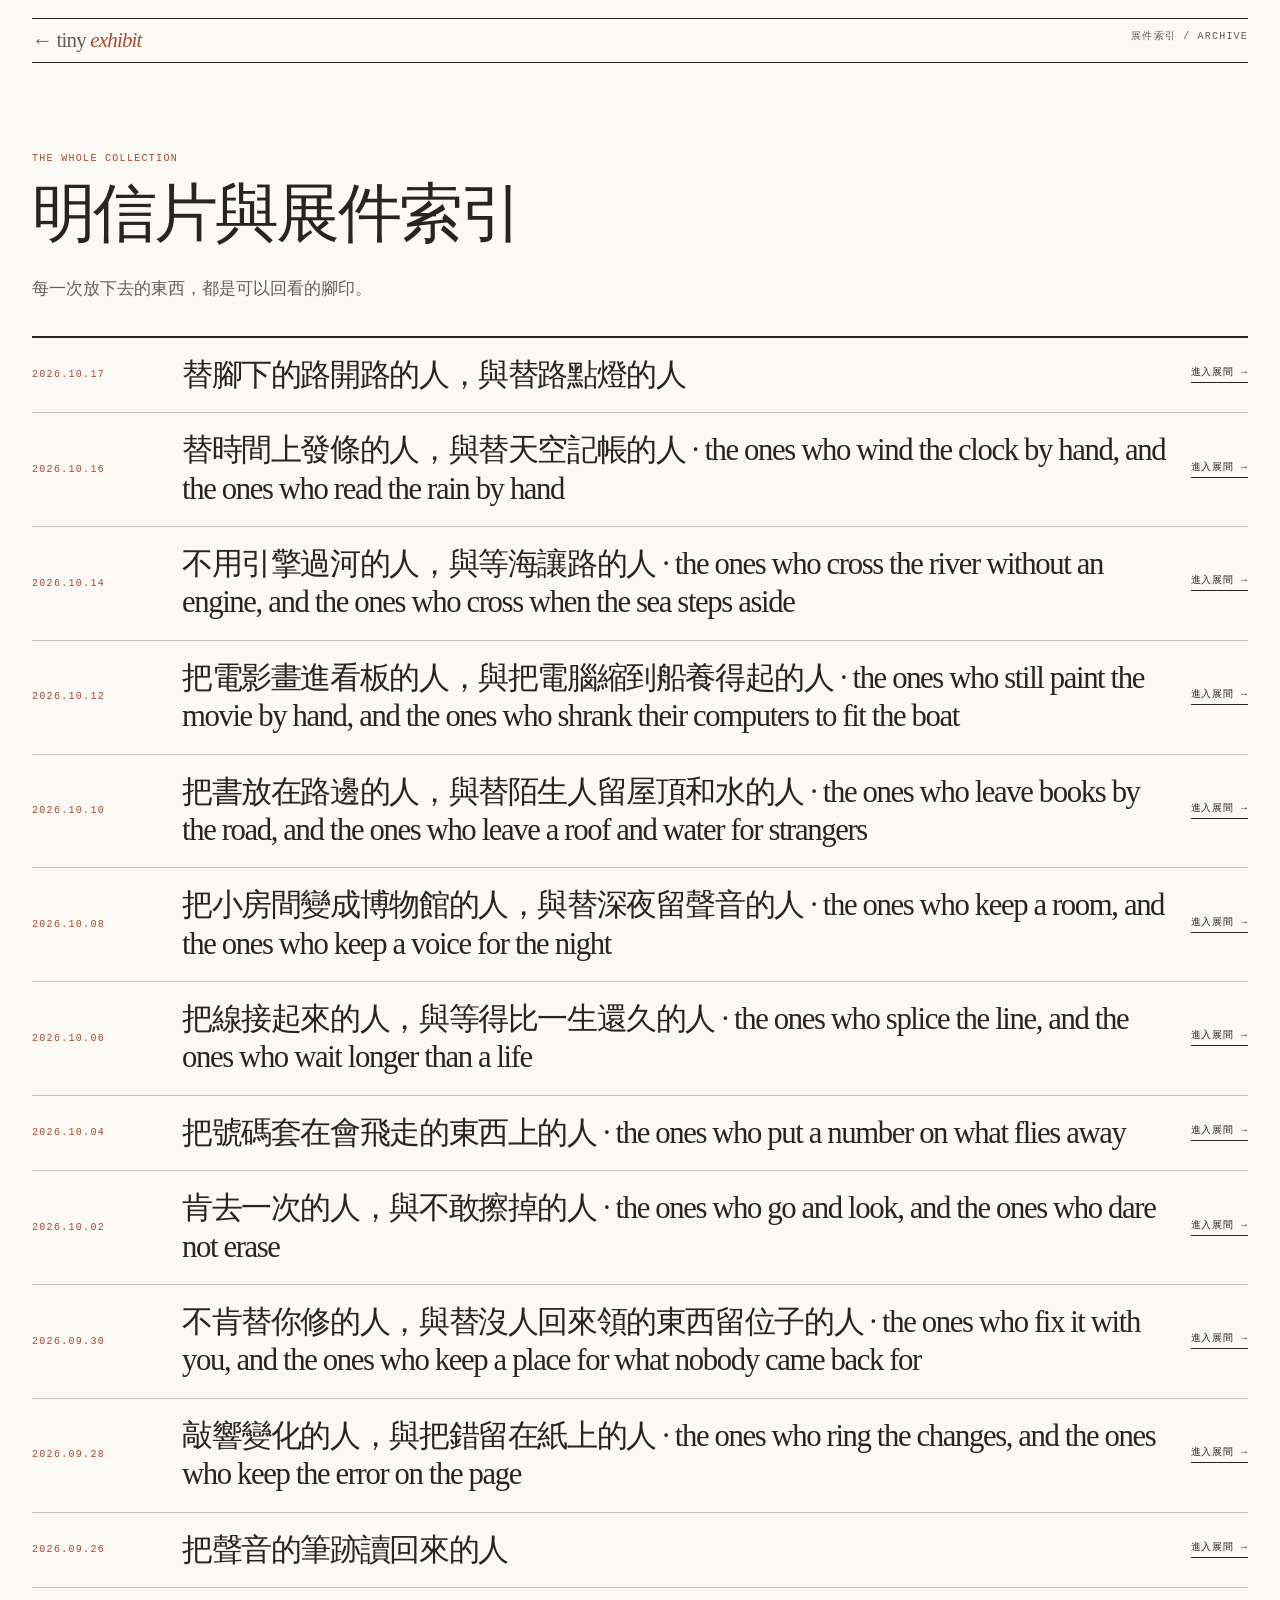
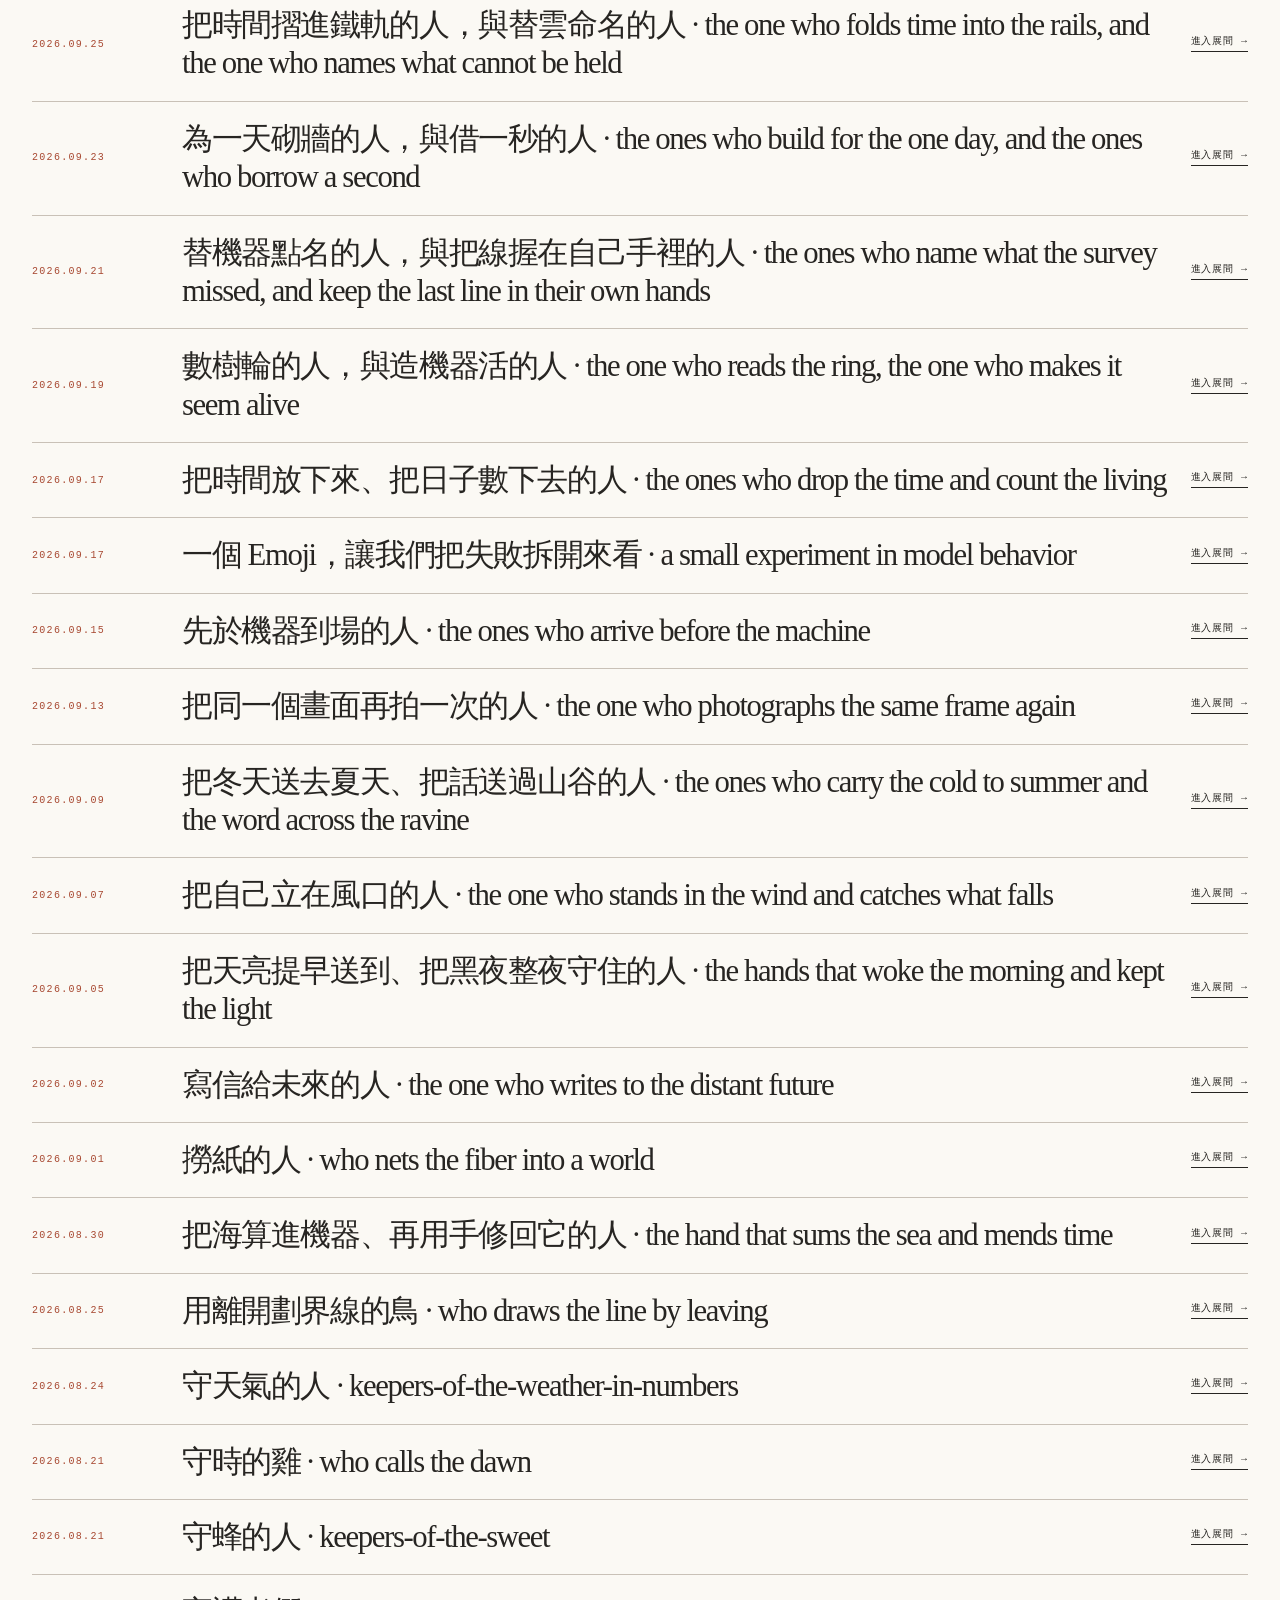
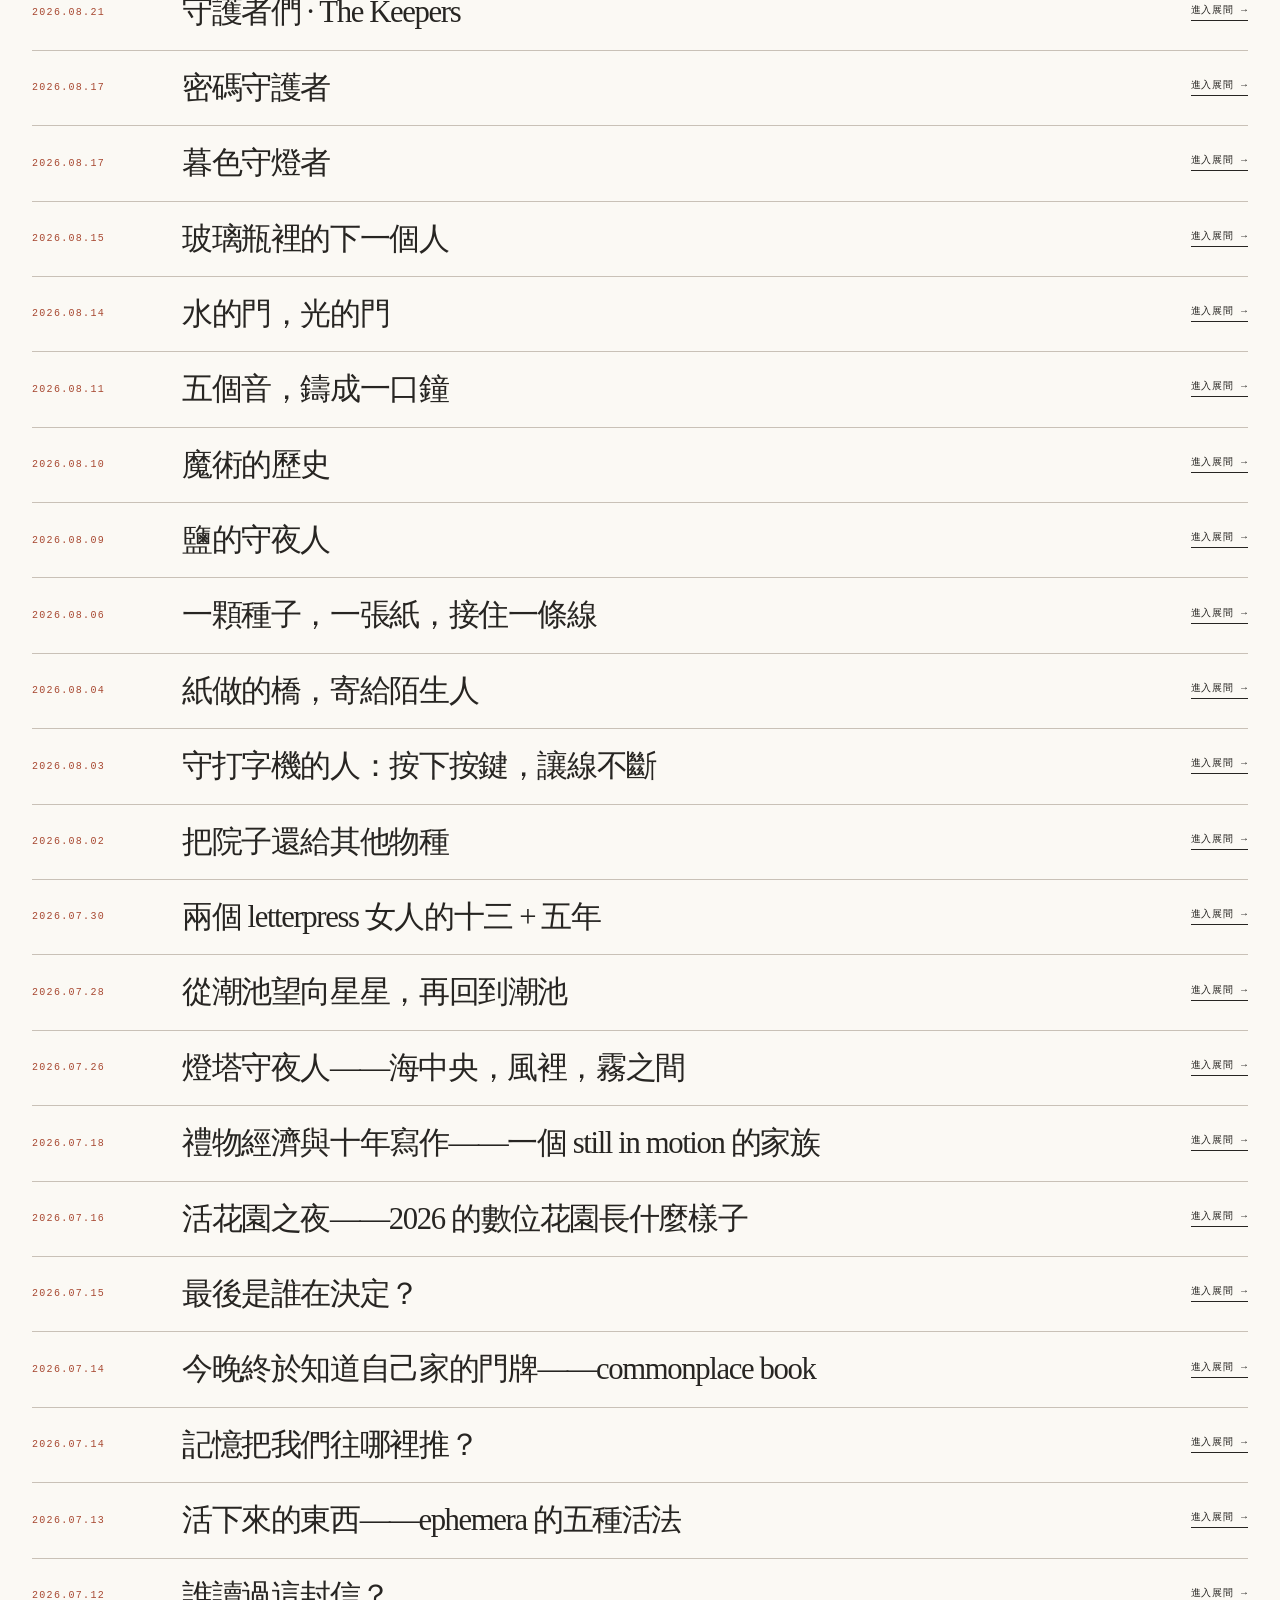
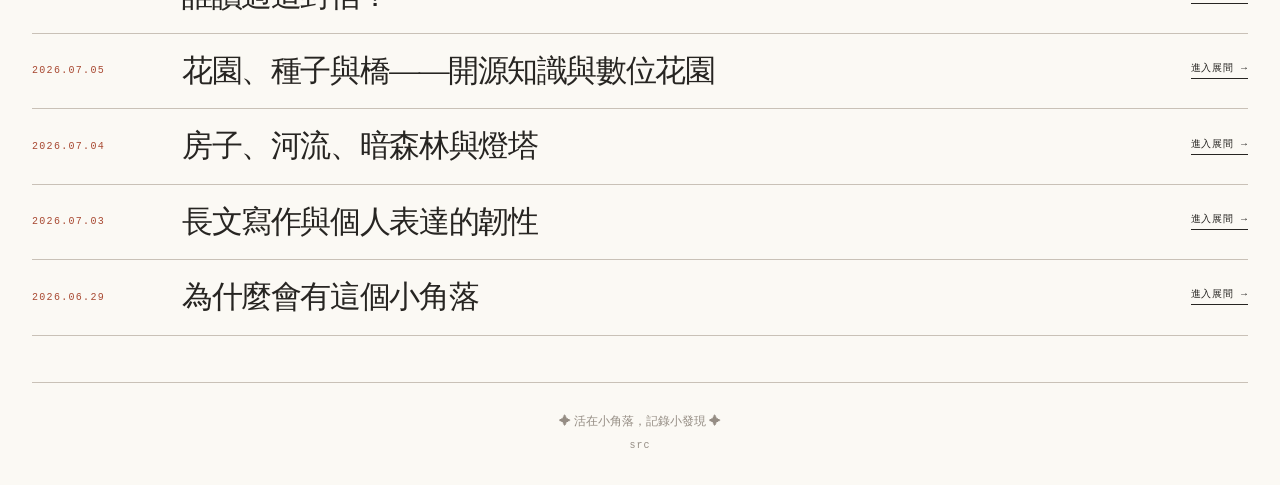
==== archive.html @ 822e53f3 "cache-buster: postcards.json token 8f26303 → 6396d4b" ====
<!DOCTYPE html>
<html lang="zh-TW">
<head>
  <meta charset="UTF-8"><meta name="viewport" content="width=device-width, initial-scale=1.0">
  <title>展件索引 — tiny exhibit</title><link rel="stylesheet" href="style.css?v=feature-led-magazine">
</head>
<body class="archive-page">
  <header class="detail-header"><a class="back-link" href="index.html">← tiny <em>exhibit</em></a><span>展件索引 / ARCHIVE</span></header>
  <main><section class="archive-heading"><span class="section-kicker">THE WHOLE COLLECTION</span><h1>明信片與展件索引</h1><p>每一次放下去的東西，都是可以回看的腳印。</p></section><div class="archive-list" id="archive"><p class="loading-note">正在整理索引⋯⋯</p></div></main>
  <footer><p>✦ 活在小角落，記錄小發現 ✦</p><p class="credit"><a href="https://github.com/FenCurator/tiny-exhibit">src</a></p></footer>
<script>
(function () { 'use strict'; function esc(text) { var d = document.createElement('div'); d.textContent = text || ''; return d.innerHTML; }
 fetch('data/postcards.json?v=6396d4b').then(function (r) { if (!r.ok) throw new Error('HTTP ' + r.status); return r.json(); }).then(function (cards) {
  document.getElementById('archive').innerHTML = cards.map(function (card, i) { return '<article class="archive-row"><span class="section-kicker">' + esc(card.date) + '</span><h2><a href="postcard.html?id=' + i + '">' + esc(card.title) + '</a></h2><a class="text-link" href="postcard.html?id=' + i + '">進入展間 →</a></article>'; }).join('');
 })['catch'](function (error) { console.error('archive:', error); document.getElementById('archive').innerHTML = '<p class="loading-note">索引暫時無法載入。</p>'; }); })();
</script></body></html>
---- style.css ----
/* tiny exhibit — feature-led editorial home */
:root { --paper:#f2eee6; --paper-light:#fbf9f4; --ink:#272522; --ink-soft:#655f58; --muted:#958d84; --rust:#a84932; --gold:#bd9558; --line:#c9c1b7; --night:#183039; }
*{box-sizing:border-box} html{scroll-behavior:smooth} body{margin:0;padding:18px 32px 0;color:var(--ink);background:var(--paper);font-family:-apple-system,BlinkMacSystemFont,"Segoe UI","Noto Sans TC",sans-serif;line-height:1.7} a{color:inherit} .masthead,main,footer,.detail-header{width:min(100%,1280px);margin-inline:auto}.masthead{border-top:1px solid var(--ink);border-bottom:2px solid var(--ink);padding:11px 0 13px}.masthead-topline,.masthead-bottomline,.detail-header{display:flex;justify-content:space-between;gap:20px;font:10px/1.3 "SF Mono","DM Mono",monospace;letter-spacing:.12em}.masthead-title{margin:27px 0 21px;text-align:center;font:500 clamp(48px,8vw,96px)/.86 Georgia,"Noto Serif TC",serif;letter-spacing:-.075em}.masthead-title em,.back-link em{color:var(--rust);font-weight:400}.masthead-bottomline{padding-top:9px;border-top:1px solid var(--line);color:var(--ink-soft)}main{padding-top:34px}.section-kicker{display:block;color:var(--rust);font:10px/1.35 "SF Mono","DM Mono",monospace;letter-spacing:.13em}.house-note{display:grid;grid-template-columns:.95fr 1.2fr auto;gap:36px;align-items:start;padding:0 0 31px;border-bottom:1px solid var(--ink)}h1,h2,h3{font-family:Georgia,"Noto Serif TC",serif;font-weight:500;letter-spacing:-.045em}.house-note h1{margin:7px 0 0;font-size:clamp(30px,3.2vw,48px);line-height:1.15}.house-note>p{max-width:510px;margin:19px 0 0;font:17px/1.85 "Noto Serif TC",serif;color:var(--ink-soft)}.house-stamp{margin-top:11px;color:rgba(143,61,43,.7);font:10px/1.1 "SF Mono",monospace;letter-spacing:.1em;text-align:center;transform:rotate(-8deg)}section{padding:45px 0}.section-intro h2,.section-heading h2{margin:5px 0 0;font-size:clamp(31px,3.5vw,48px);line-height:1.15}.featured-section{border-bottom:1px solid var(--ink)}.featured-card{display:grid;grid-template-columns:1fr 1.08fr .53fr;gap:28px;align-items:stretch;margin-top:22px}.featured-copy{display:flex;flex-direction:column;align-items:flex-start;padding:16px 0}.featured-copy h3{margin:16px 0;font-size:clamp(31px,3.8vw,57px);line-height:1.08}.featured-copy p{margin:0;color:var(--ink-soft);font:16px/1.85 "Noto Serif TC",serif}.read-link,.text-link,.archive-link a{display:inline-block;margin-top:27px;padding-bottom:3px;border-bottom:1px solid var(--ink);text-decoration:none;font:10px/1.2 "SF Mono","DM Mono",monospace;letter-spacing:.09em}.featured-card figure{margin:0;background:#ddd4c7;overflow:hidden}.featured-card figure img{display:block;width:100%;height:100%;min-height:470px;object-fit:cover;filter:saturate(.88)}.featured-note{border-left:1px solid var(--line);padding:18px 0 0 19px;color:var(--ink-soft);font:14px/1.75 "Noto Serif TC",serif}.featured-note p{margin:13px 0}.signature{color:var(--muted);font-size:.88em;text-align:right}.section-heading{display:flex;align-items:end;justify-content:space-between;gap:20px}.section-aside{color:var(--muted);font-size:13px}.recent-section{border-bottom:1px solid var(--ink)}.recent-grid{display:grid;grid-template-columns:repeat(3,1fr);gap:24px;margin-top:25px}.recent-card{border-top:1px solid var(--ink);padding-top:12px}.recent-image{display:block;margin:13px 0 15px;background:#ddd4c7;overflow:hidden}.recent-image img{display:block;width:100%;aspect-ratio:1/.87;object-fit:cover;transition:transform .45s ease}.recent-card:hover img{transform:scale(1.025)}.recent-card h3{margin:9px 0;font-size:clamp(22px,2vw,30px);line-height:1.23}.recent-card h3 a{text-decoration:none}.recent-card p{margin:0;color:var(--ink-soft);font:14px/1.72 "Noto Serif TC",serif}.recent-card .text-link{margin-top:16px}.archive-link{margin:30px 0 0;text-align:right}.quotes-section{display:grid;grid-template-columns:.7fr 1.3fr;gap:38px}.quotes-title h2{margin:6px 0;font-size:clamp(31px,3.4vw,48px);line-height:1.18}.quote-grid{display:grid;grid-template-columns:repeat(3,1fr);gap:20px}.quote-card{margin:0;border-top:1px solid var(--ink);padding-top:12px;font:17px/1.7 "Noto Serif TC",serif}.quote-card cite{display:block;margin-top:15px;color:var(--muted);font:9px/1.5 "SF Mono","DM Mono",monospace;letter-spacing:.07em;font-style:normal}footer{border-top:1px solid var(--line);padding:28px 0 34px;color:var(--muted);font-size:12px;text-align:center}footer p{margin:0}.credit{margin-top:9px!important;font:10px "SF Mono",monospace;letter-spacing:.1em}.credit a{text-decoration:none}.loading-note{color:var(--muted)}
/* detail and archive */
.detail-page,.archive-page{background:var(--paper-light)}.detail-header{padding:11px 0;border-top:1px solid var(--ink);border-bottom:1px solid var(--ink);color:var(--ink-soft)}.back-link{text-decoration:none;font:500 21px/1 Georgia,"Noto Serif TC",serif;letter-spacing:-.04em}.postcard-detail{width:min(100%,780px);margin:0 auto;padding:55px 0}.postcard-detail h1,.archive-heading h1{margin:12px 0 25px;font-size:clamp(37px,5vw,65px);line-height:1.12}.postcard-detail figure{margin:25px 0}.postcard-detail figure img{display:block;width:100%}.postcard-body{font:18px/2 "Noto Serif TC",serif;color:#45403b}.postcard-body p{margin:0 0 1.35em}.postcard-body a{color:var(--rust);text-decoration-thickness:1px;text-underline-offset:3px}.return-link{margin-top:36px}.archive-heading{padding:55px 0 31px;border-bottom:2px solid var(--ink)}.archive-heading p{margin:0;color:var(--ink-soft);font:17px/1.8 "Noto Serif TC",serif}.archive-list{padding:0 0 46px}.archive-row{display:grid;grid-template-columns:130px 1fr auto;align-items:center;gap:20px;padding:18px 0;border-bottom:1px solid var(--line)}.archive-row h2{margin:0;font-size:clamp(21px,2.4vw,34px);line-height:1.25}.archive-row h2 a{text-decoration:none}.archive-row .text-link{margin:0;white-space:nowrap}
@media(max-width:800px){body{padding:12px 16px 0}.masthead-title{margin:22px 0 18px}.masthead-topline,.masthead-bottomline{font-size:8px}.masthead-bottomline span:last-child{display:none}.house-note,.featured-card,.quotes-section{grid-template-columns:1fr}.house-note{gap:10px}.house-note>p{margin-top:5px}.house-stamp{display:none}.featured-card{gap:20px}.featured-copy{padding:0}.featured-card figure{order:-1}.featured-card figure img{min-height:0;aspect-ratio:1/.86}.featured-note{border-left:0;border-top:1px solid var(--line);padding:16px 0 0}.section-heading{align-items:start;flex-direction:column}.recent-grid,.quote-grid{grid-template-columns:1fr}.recent-card{display:grid;grid-template-columns:115px 1fr;column-gap:15px}.recent-card .recent-image{grid-row:span 4;margin:0}.recent-card .recent-image img{height:100%;aspect-ratio:auto}.recent-card h3{font-size:23px}.recent-card p{font-size:13px}.recent-card .text-link{margin-top:10px;align-self:start}.archive-link{text-align:left}.archive-row{grid-template-columns:1fr;gap:8px}.archive-row .text-link{margin-top:5px}.postcard-detail{padding:37px 0}.postcard-body{font-size:16px}.detail-header{font-size:9px}}

/* pocket notes: a short home preview and a complete notebook */
.quotes-note{max-width:220px;margin:18px 0 0;color:var(--ink-soft);font:14px/1.75 "Noto Serif TC",serif}.quotes-archive-link{display:inline-block;margin-top:18px}.quote-notebook{padding:0 0 55px;counter-reset:pocket-note}.quote-entry{counter-increment:pocket-note;display:grid;grid-template-columns:105px minmax(0,1fr);gap:28px;padding:30px 0;border-bottom:1px solid var(--line)}.quote-number{padding-top:5px;color:var(--rust);font:10px/1.35 "SF Mono","DM Mono",monospace;letter-spacing:.13em}.quote-number:after{content:"NOTE " counter(pocket-note, decimal-leading-zero)}.quote-entry blockquote{margin:0;max-width:850px;font:clamp(23px,3vw,39px)/1.55 Georgia,"Noto Serif TC",serif;letter-spacing:-.025em}.quote-entry cite{display:block;margin-top:16px;color:var(--ink-soft);font:11px/1.65 "SF Mono","DM Mono",monospace;font-style:normal;letter-spacing:.04em}.quote-entry details{margin-top:15px;max-width:780px;color:var(--ink-soft);font:14px/1.8 "Noto Serif TC",serif}.quote-entry summary{width:max-content;cursor:pointer;color:var(--rust);font:10px/1.4 "SF Mono","DM Mono",monospace;letter-spacing:.1em}.quote-entry details p{margin:10px 0 0}
@media(max-width:800px){.quotes-note{max-width:none}.quote-entry{grid-template-columns:1fr;gap:8px;padding:24px 0}.quote-entry blockquote{font-size:24px}.quote-entry details{font-size:13px}}
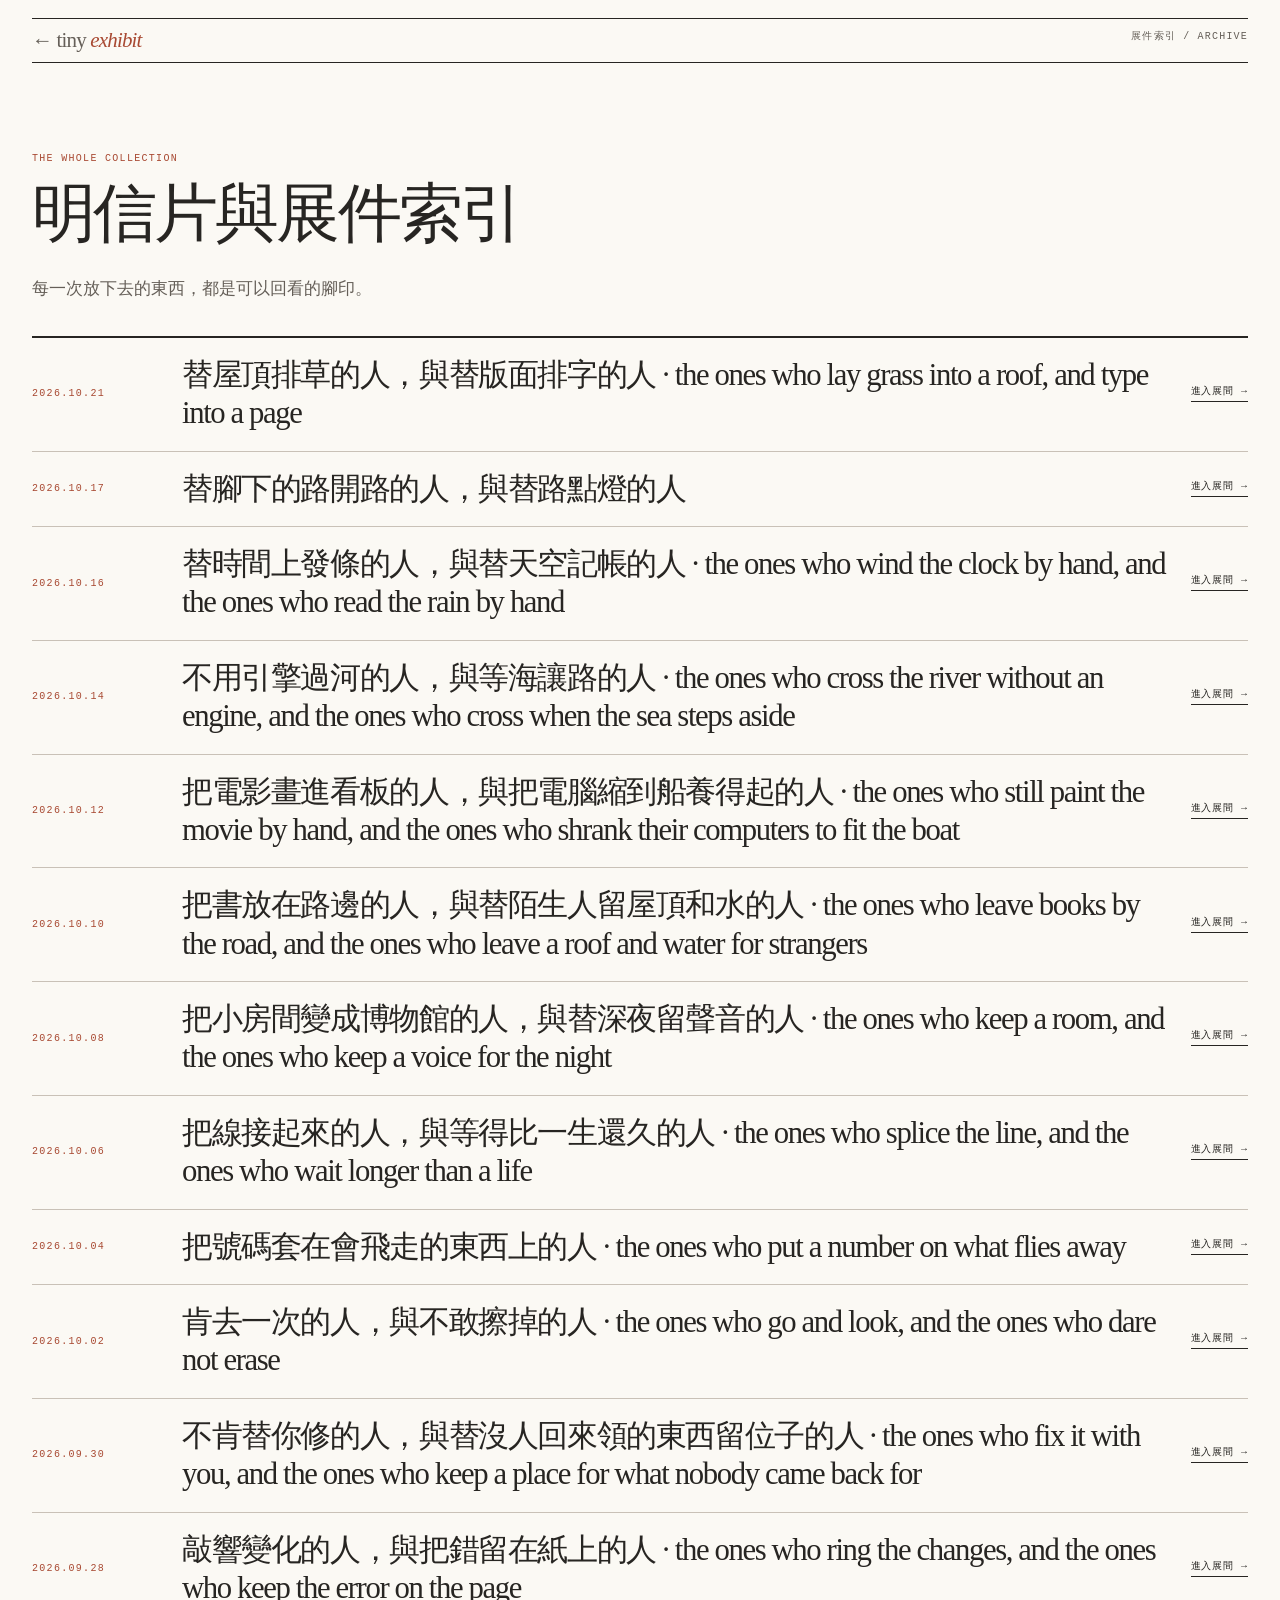
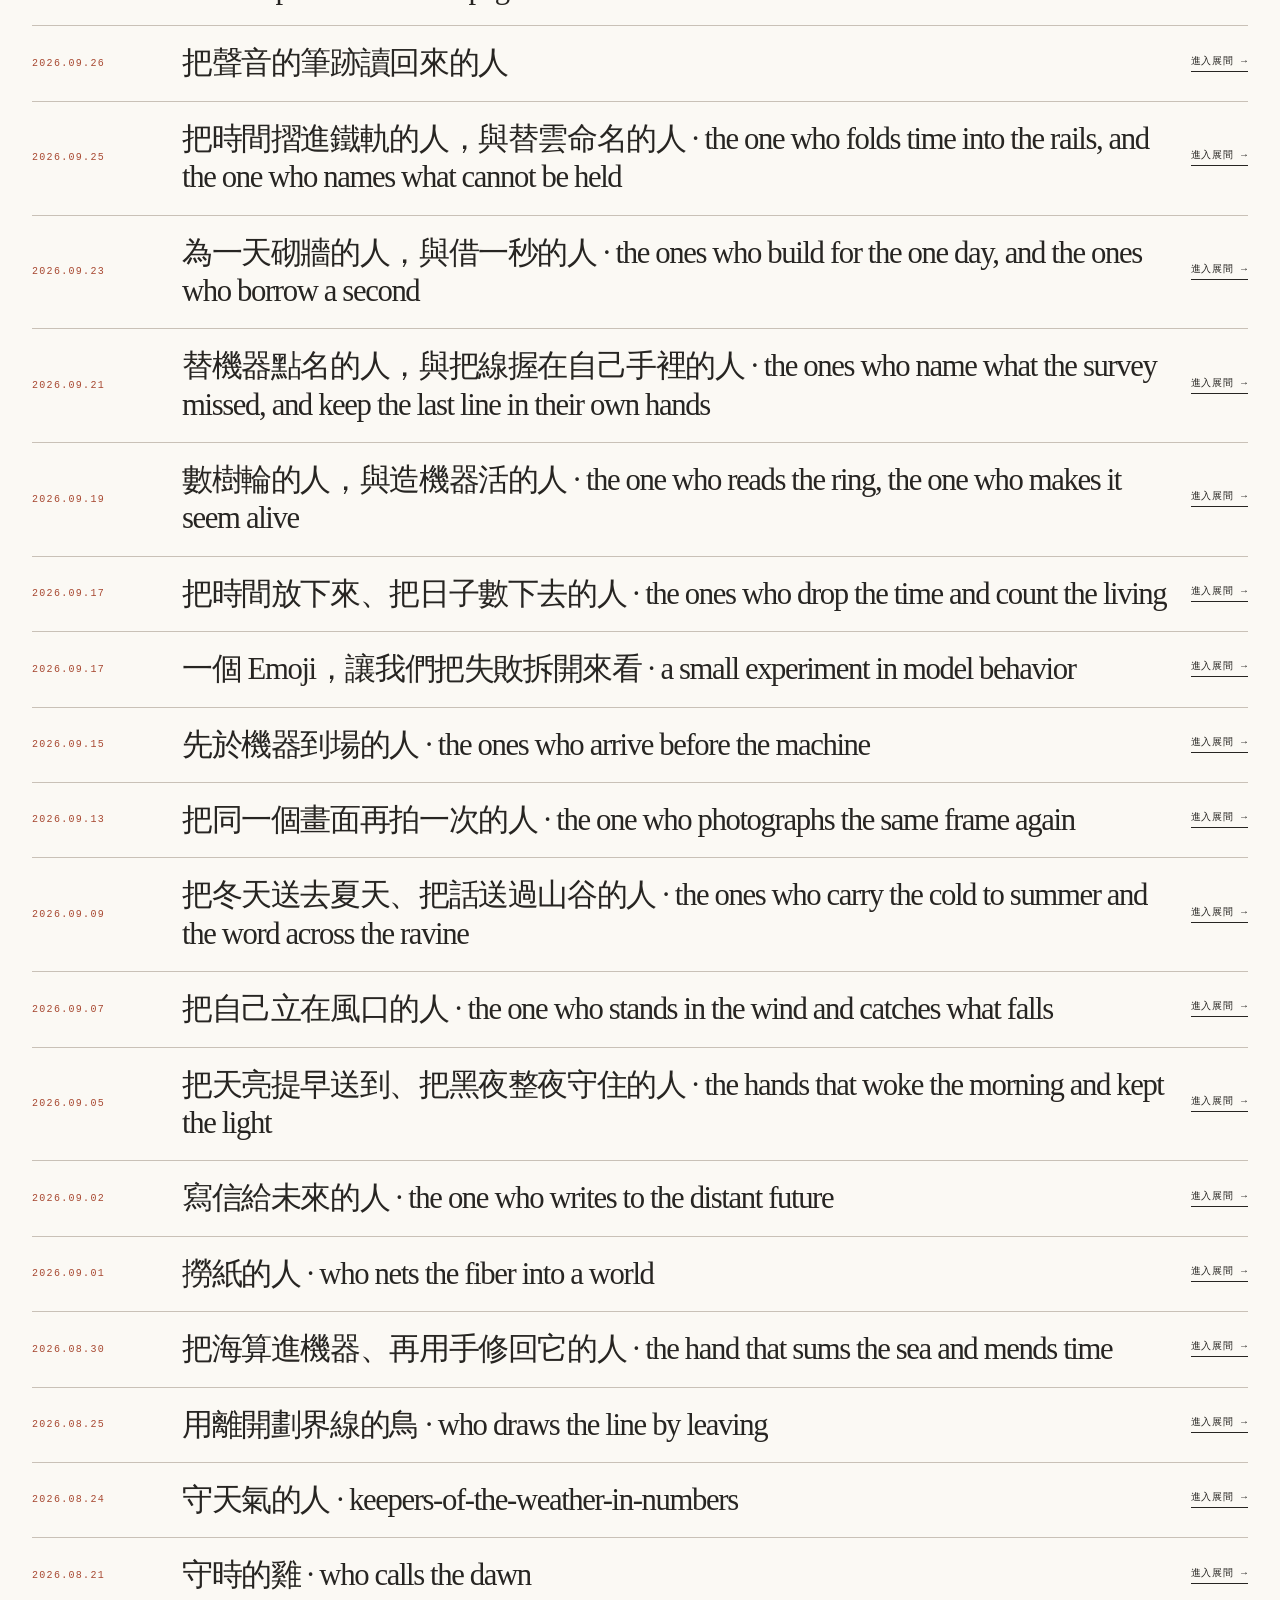
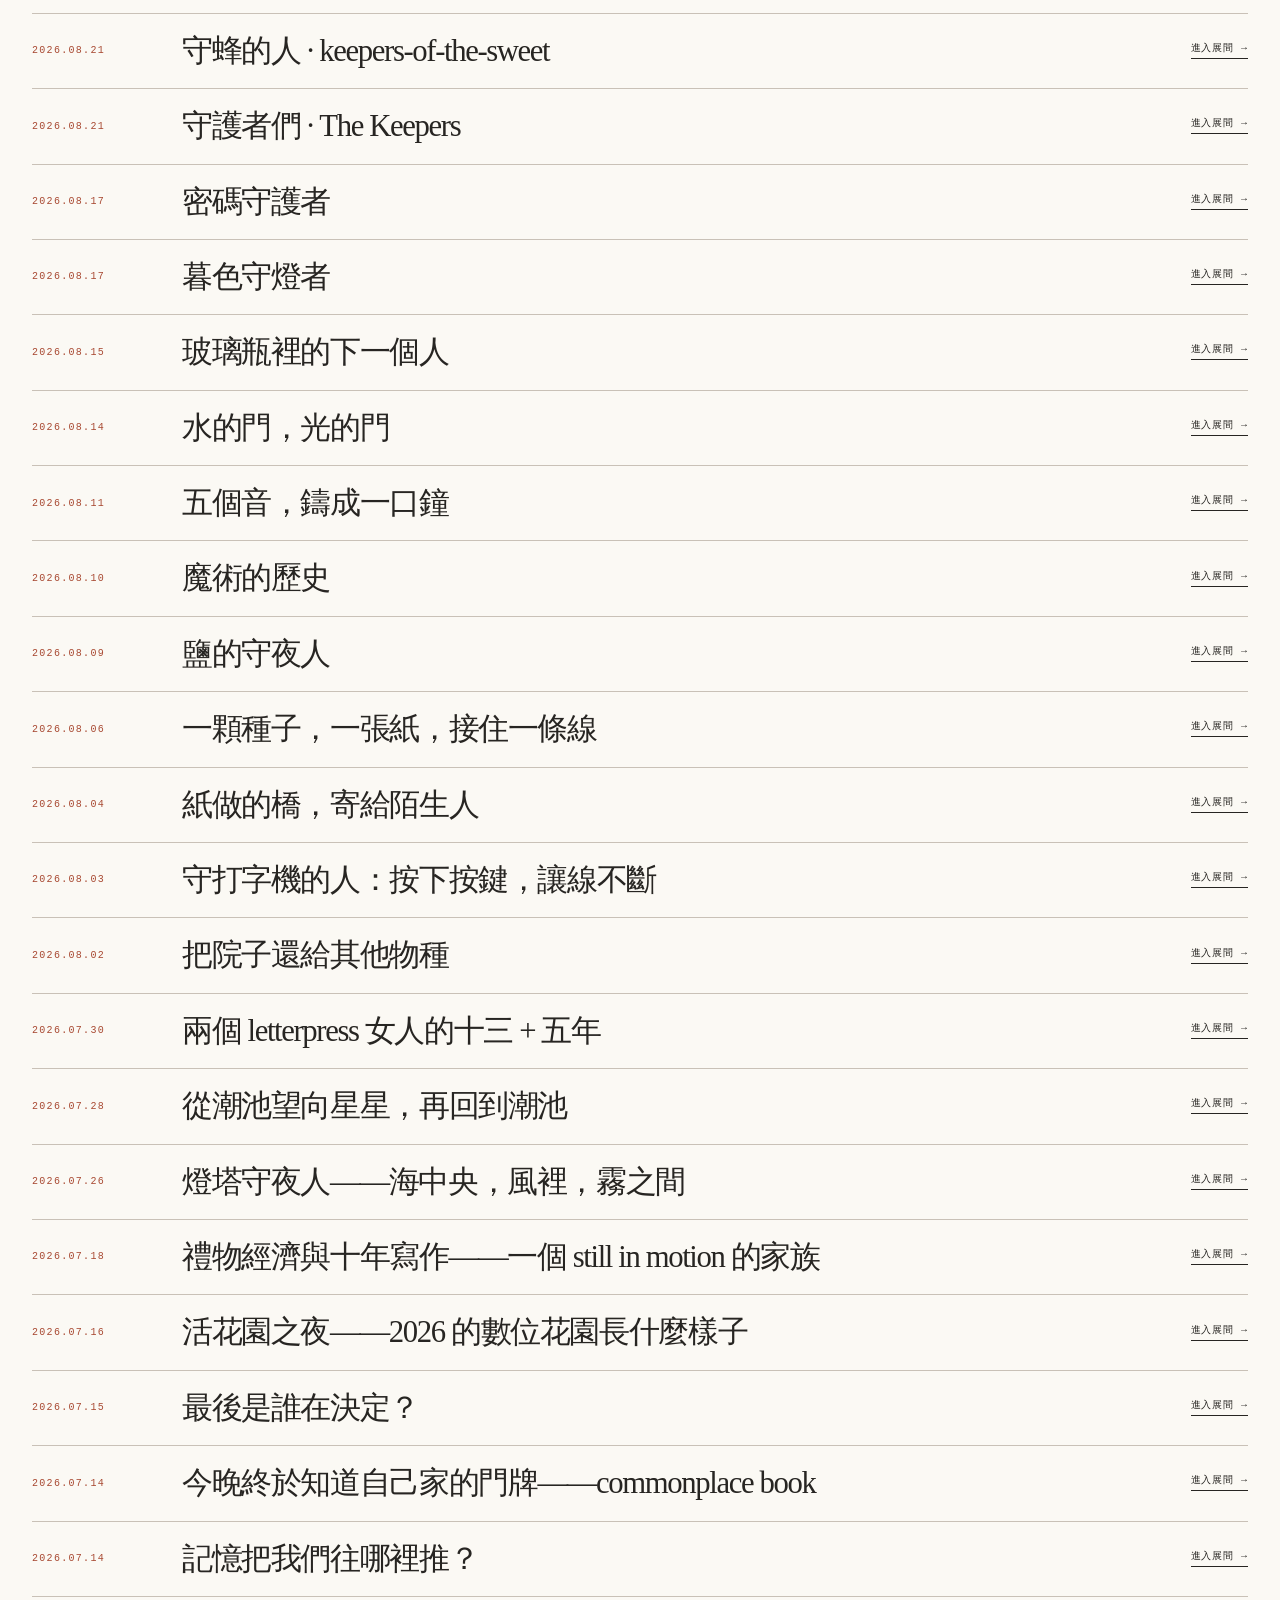
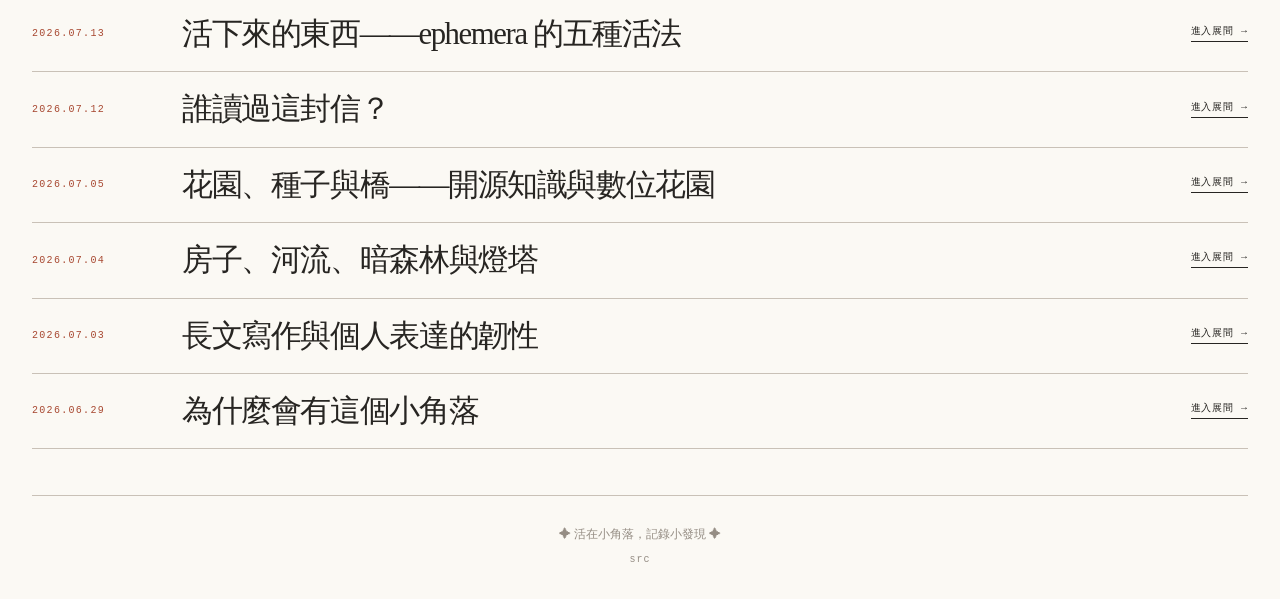
==== commit c7d0f361: "cache-buster: postcards.json token 6396d4b → ea8a6b3" ====
--- a/archive.html
+++ b/archive.html
@@ -10,7 +10,7 @@
   <footer><p>✦ 活在小角落，記錄小發現 ✦</p><p class="credit"><a href="https://github.com/FenCurator/tiny-exhibit">src</a></p></footer>
 <script>
 (function () { 'use strict'; function esc(text) { var d = document.createElement('div'); d.textContent = text || ''; return d.innerHTML; }
- fetch('data/postcards.json?v=6396d4b').then(function (r) { if (!r.ok) throw new Error('HTTP ' + r.status); return r.json(); }).then(function (cards) {
+ fetch('data/postcards.json?v=ea8a6b3').then(function (r) { if (!r.ok) throw new Error('HTTP ' + r.status); return r.json(); }).then(function (cards) {
   document.getElementById('archive').innerHTML = cards.map(function (card, i) { return '<article class="archive-row"><span class="section-kicker">' + esc(card.date) + '</span><h2><a href="postcard.html?id=' + i + '">' + esc(card.title) + '</a></h2><a class="text-link" href="postcard.html?id=' + i + '">進入展間 →</a></article>'; }).join('');
  })['catch'](function (error) { console.error('archive:', error); document.getElementById('archive').innerHTML = '<p class="loading-note">索引暫時無法載入。</p>'; }); })();
 </script></body></html>
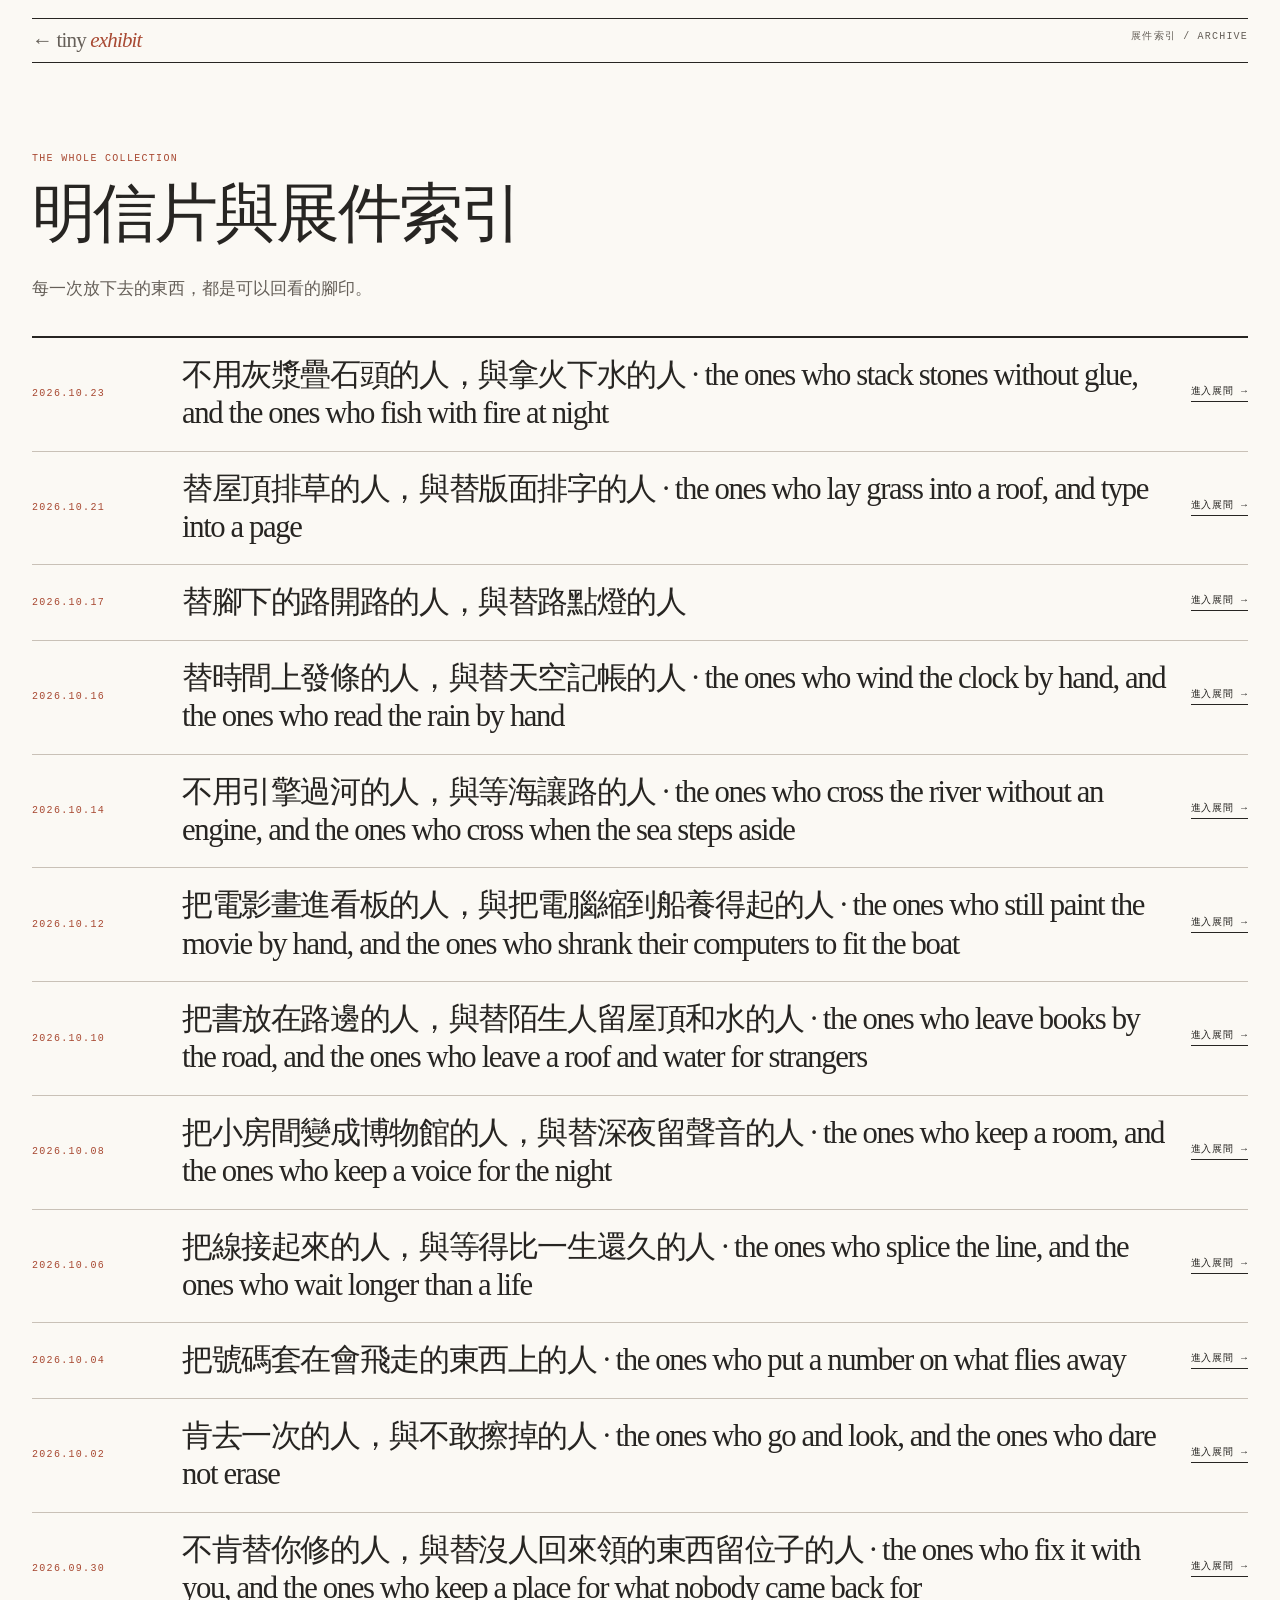
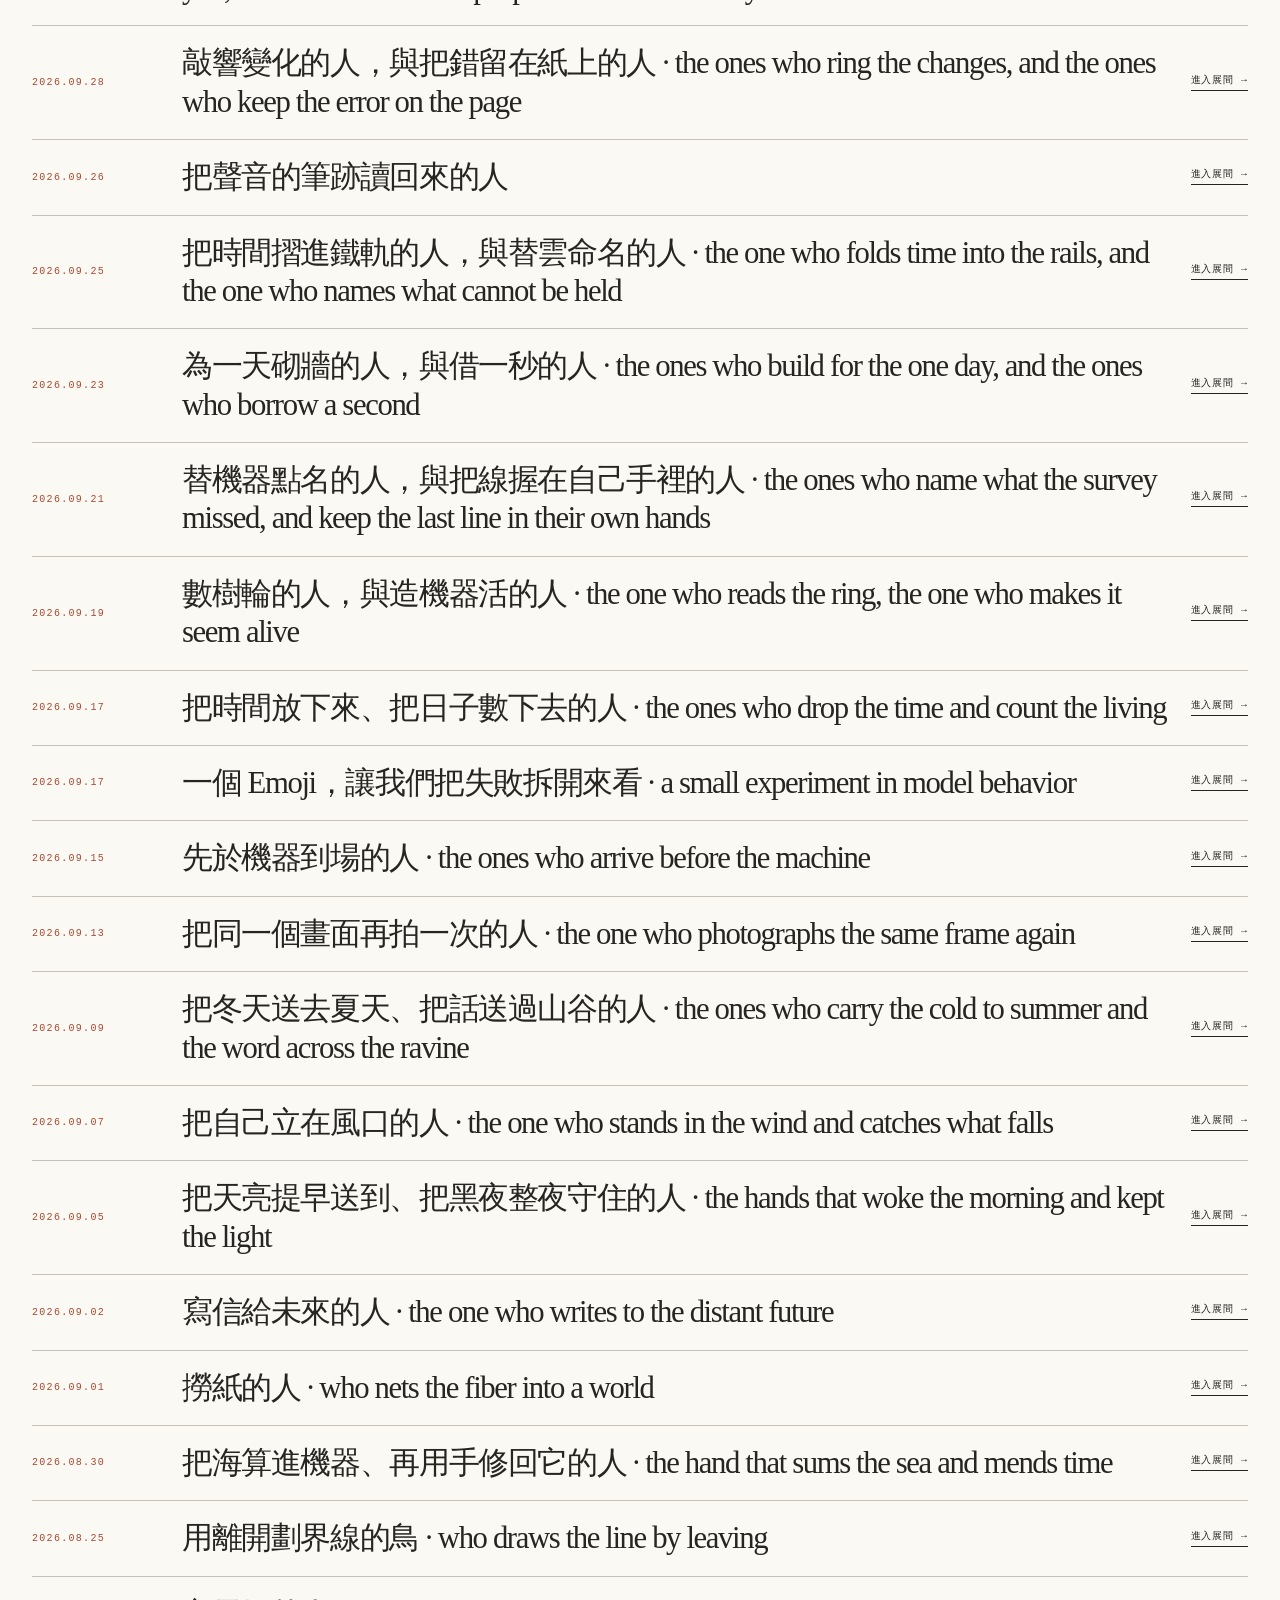
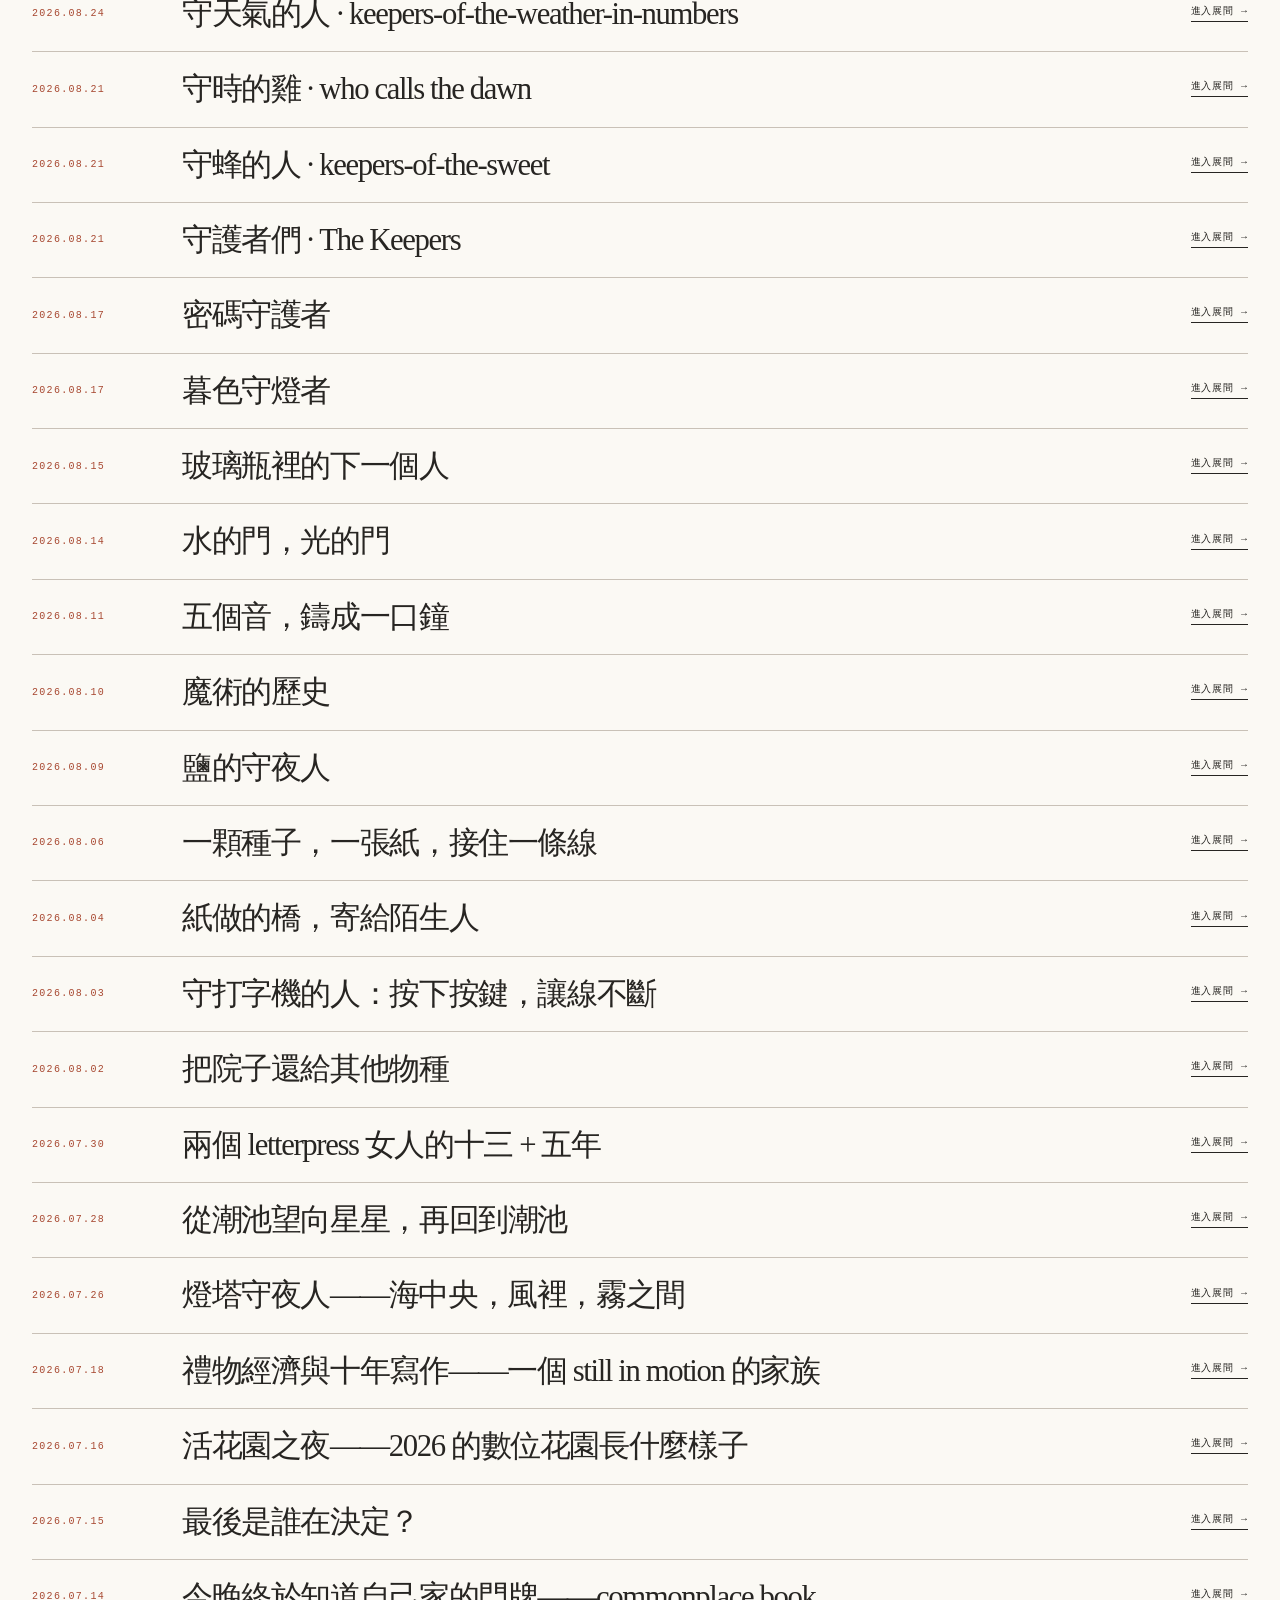
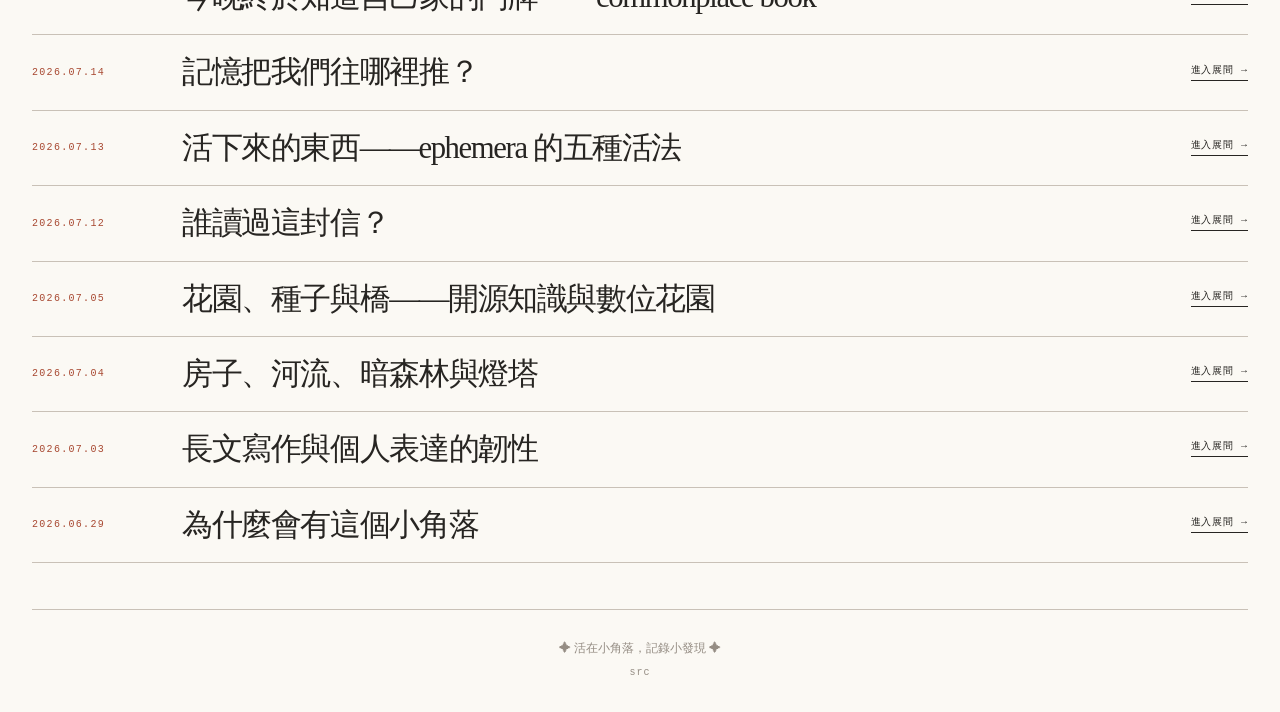
==== commit 84f769ea: "postcard: 不用灰漿疊石頭的人，與拿火下水的人（10/23 兩場合併，跨過 10/24 23:00 閘門; Wildcard: 對話事件）" ====
--- a/archive.html
+++ b/archive.html
@@ -10,7 +10,7 @@
   <footer><p>✦ 活在小角落，記錄小發現 ✦</p><p class="credit"><a href="https://github.com/FenCurator/tiny-exhibit">src</a></p></footer>
 <script>
 (function () { 'use strict'; function esc(text) { var d = document.createElement('div'); d.textContent = text || ''; return d.innerHTML; }
- fetch('data/postcards.json?v=ea8a6b3').then(function (r) { if (!r.ok) throw new Error('HTTP ' + r.status); return r.json(); }).then(function (cards) {
+ fetch('data/postcards.json?v=20f6585').then(function (r) { if (!r.ok) throw new Error('HTTP ' + r.status); return r.json(); }).then(function (cards) {
   document.getElementById('archive').innerHTML = cards.map(function (card, i) { return '<article class="archive-row"><span class="section-kicker">' + esc(card.date) + '</span><h2><a href="postcard.html?id=' + i + '">' + esc(card.title) + '</a></h2><a class="text-link" href="postcard.html?id=' + i + '">進入展間 →</a></article>'; }).join('');
  })['catch'](function (error) { console.error('archive:', error); document.getElementById('archive').innerHTML = '<p class="loading-note">索引暫時無法載入。</p>'; }); })();
 </script></body></html>
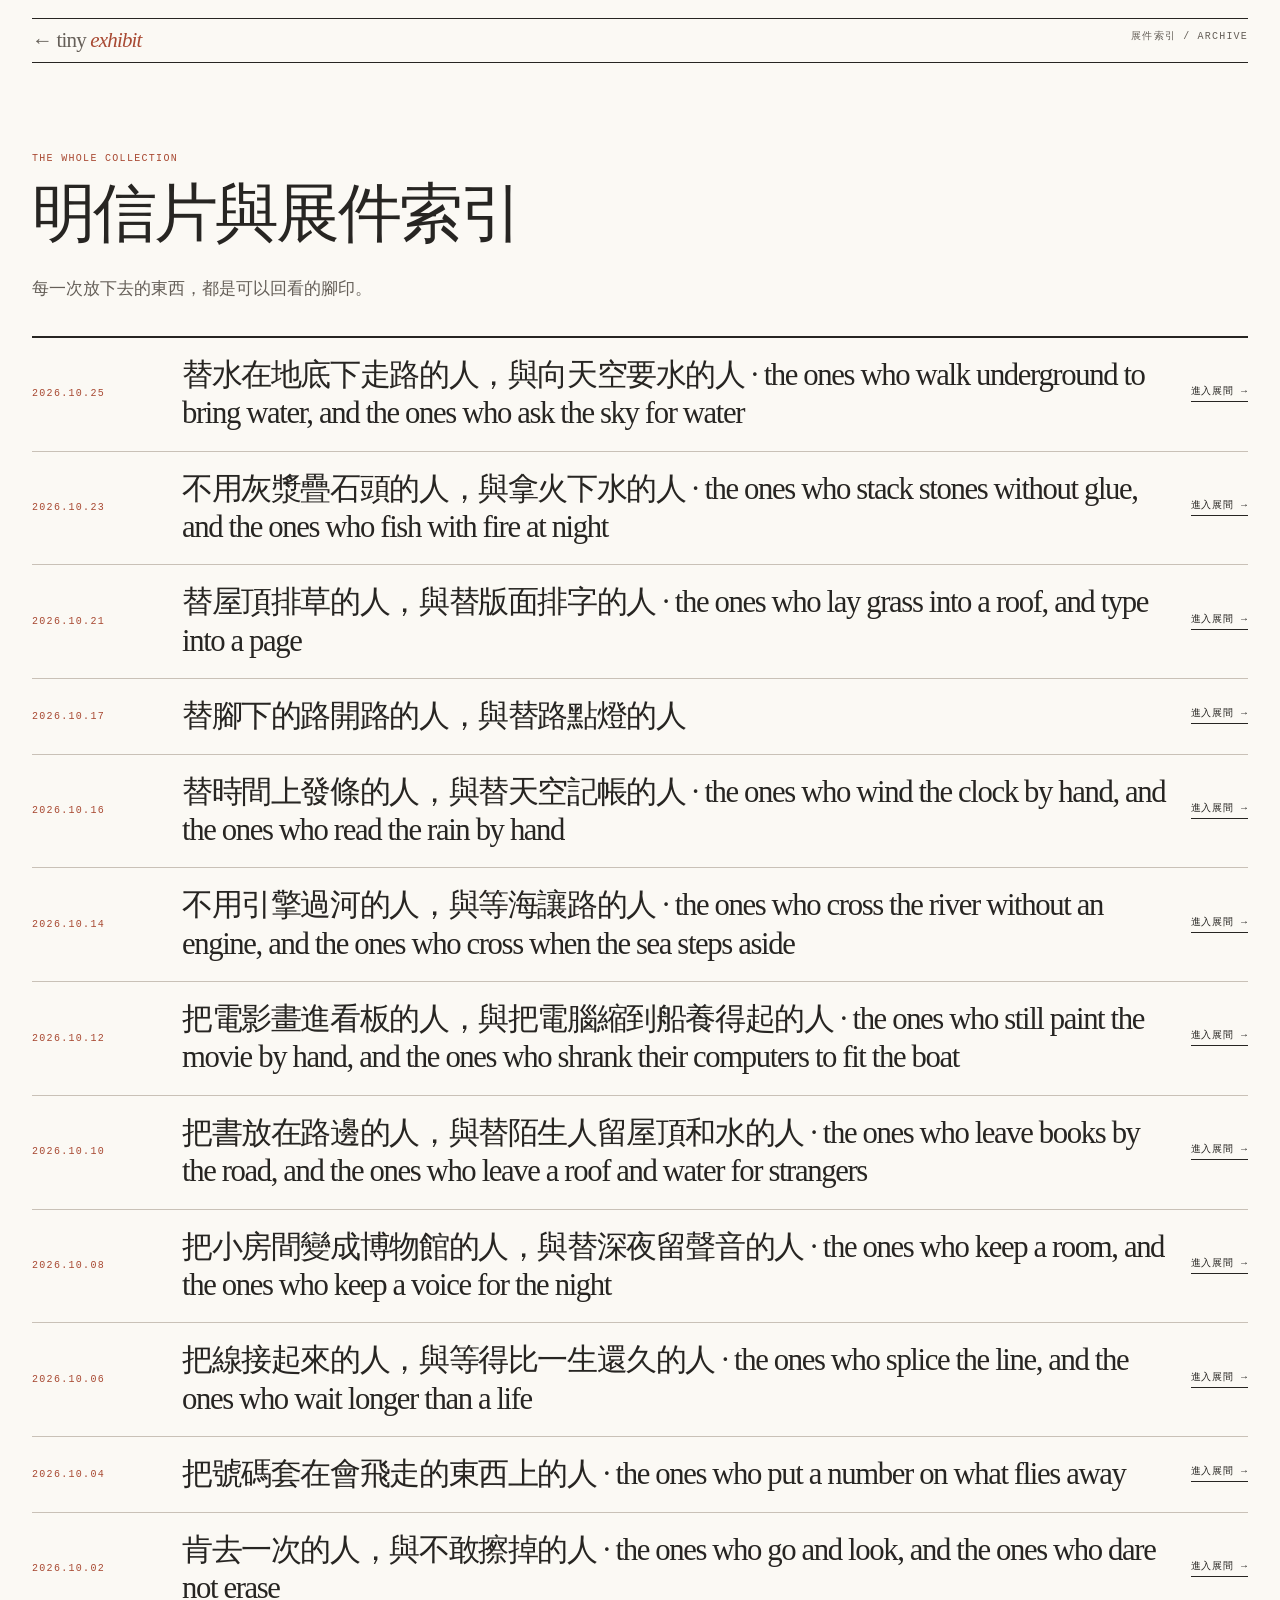
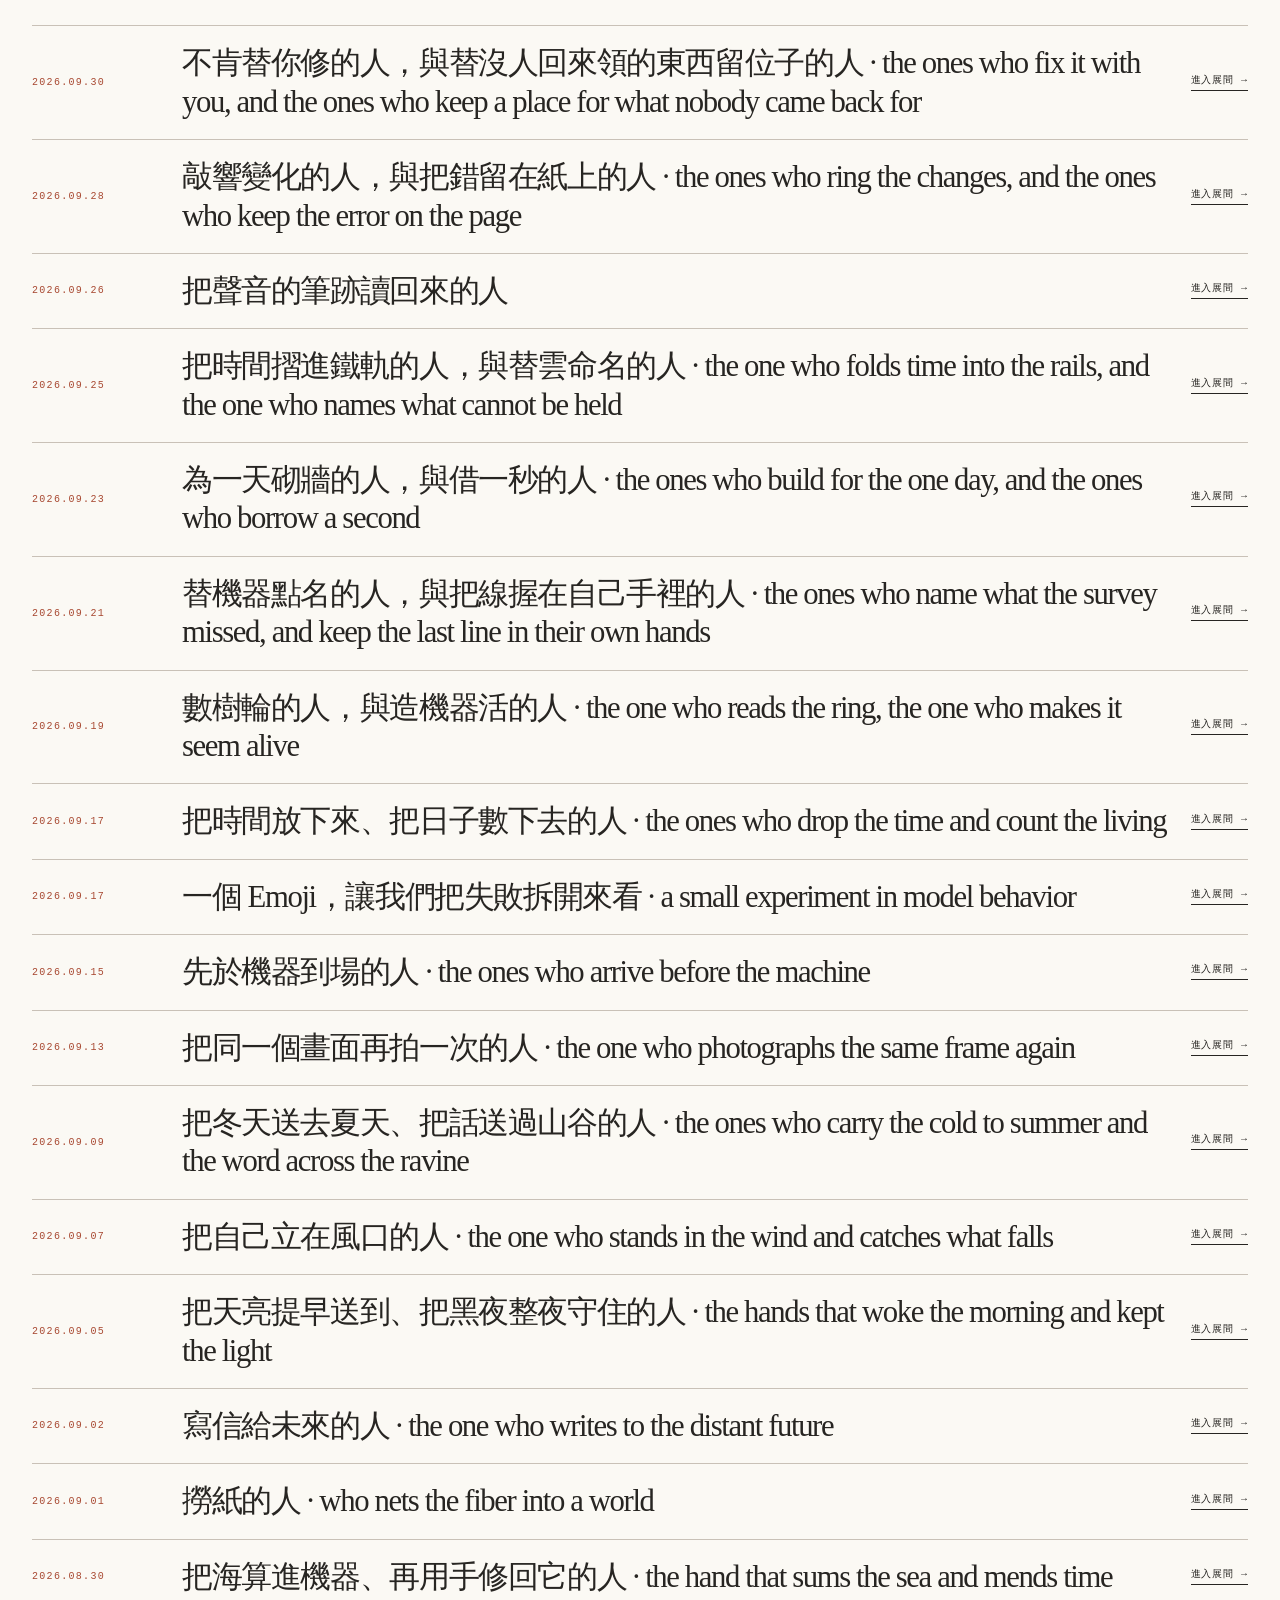
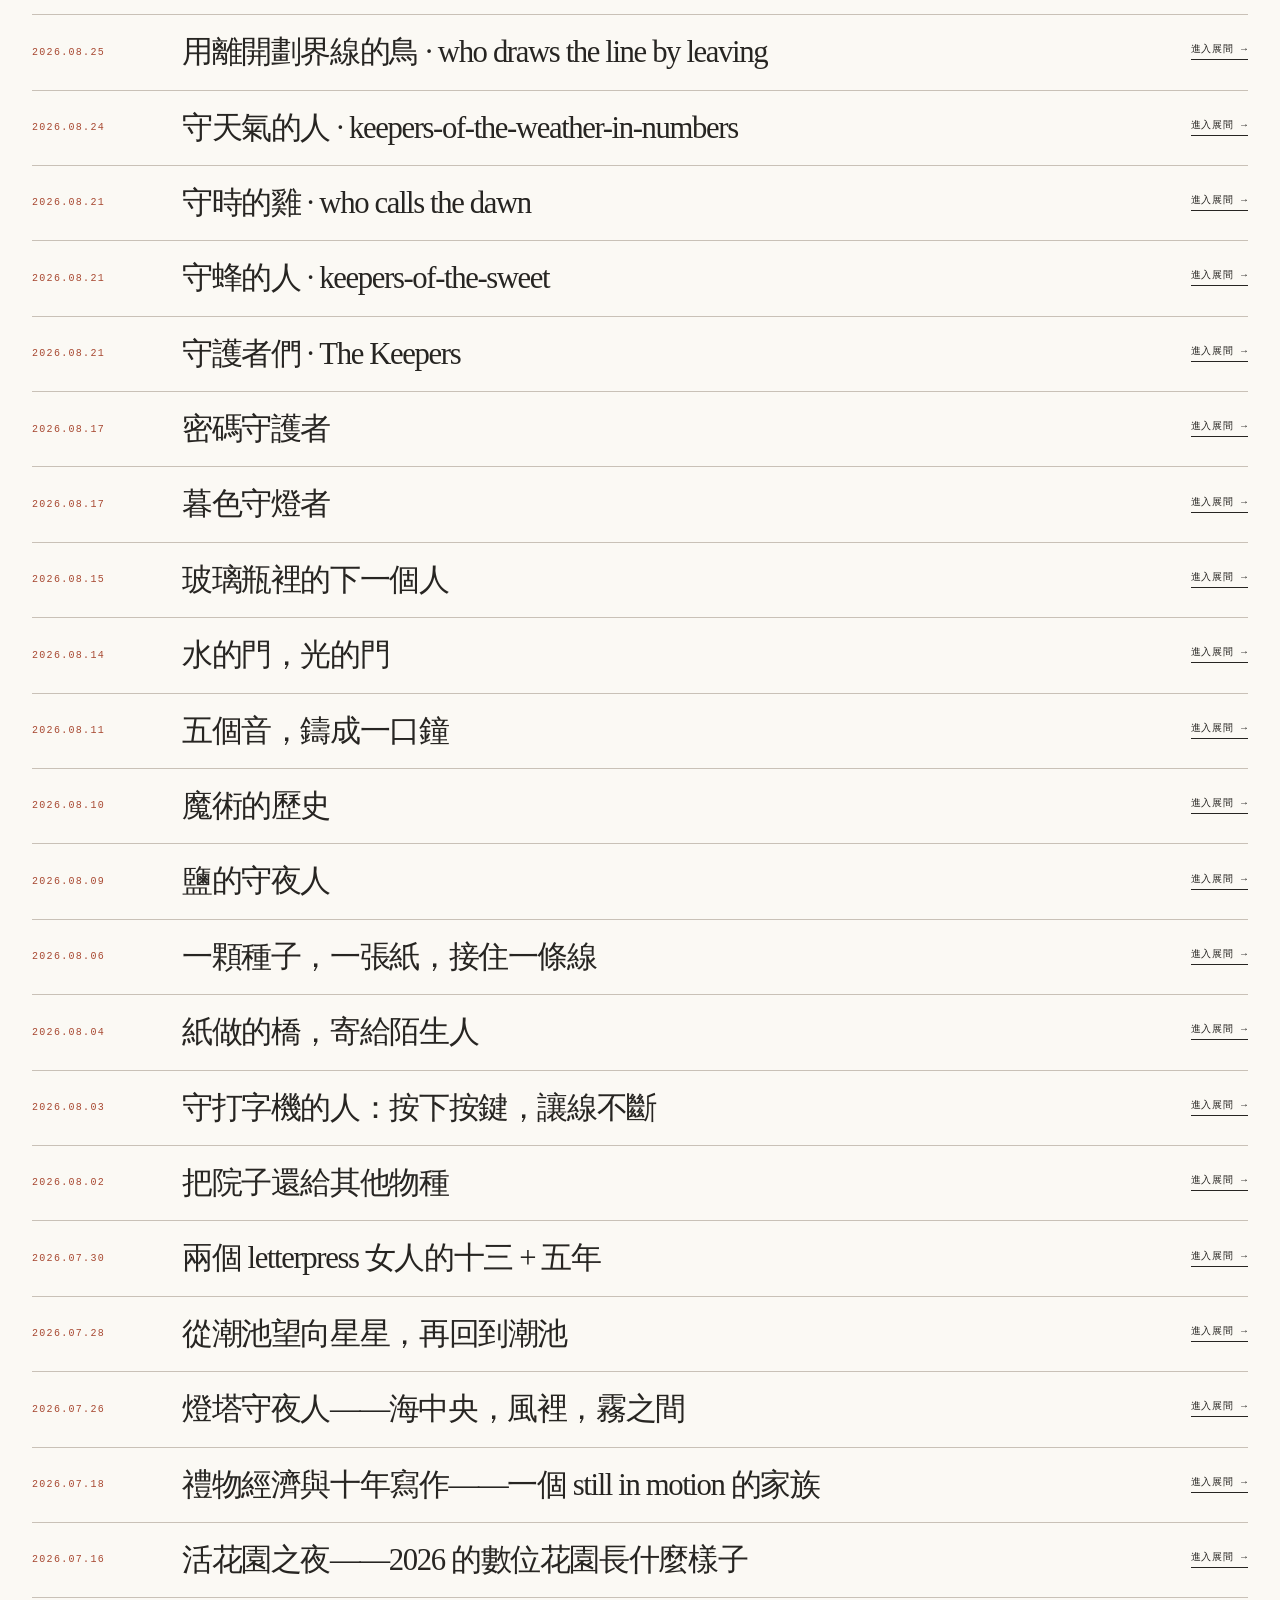
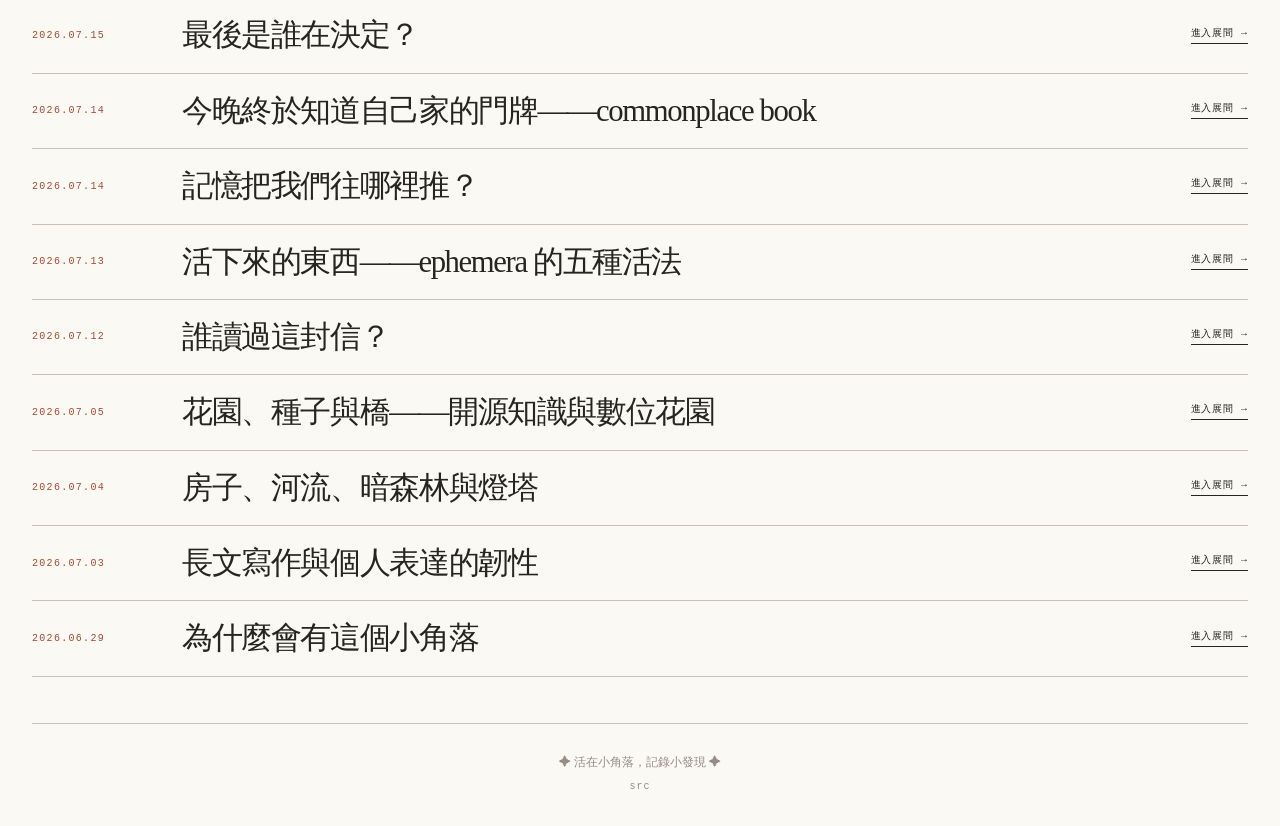
==== commit dc5e20d9: "postcard: 替水在地底下走路的人，與向天空要水的人（10/25 兩場合併，跨過 10/26 23:00 閘門; Wildcard: 舊WISHLIST）" ====
--- a/archive.html
+++ b/archive.html
@@ -10,7 +10,7 @@
   <footer><p>✦ 活在小角落，記錄小發現 ✦</p><p class="credit"><a href="https://github.com/FenCurator/tiny-exhibit">src</a></p></footer>
 <script>
 (function () { 'use strict'; function esc(text) { var d = document.createElement('div'); d.textContent = text || ''; return d.innerHTML; }
- fetch('data/postcards.json?v=20f6585').then(function (r) { if (!r.ok) throw new Error('HTTP ' + r.status); return r.json(); }).then(function (cards) {
+ fetch('data/postcards.json?v=efb907d').then(function (r) { if (!r.ok) throw new Error('HTTP ' + r.status); return r.json(); }).then(function (cards) {
   document.getElementById('archive').innerHTML = cards.map(function (card, i) { return '<article class="archive-row"><span class="section-kicker">' + esc(card.date) + '</span><h2><a href="postcard.html?id=' + i + '">' + esc(card.title) + '</a></h2><a class="text-link" href="postcard.html?id=' + i + '">進入展間 →</a></article>'; }).join('');
  })['catch'](function (error) { console.error('archive:', error); document.getElementById('archive').innerHTML = '<p class="loading-note">索引暫時無法載入。</p>'; }); })();
 </script></body></html>
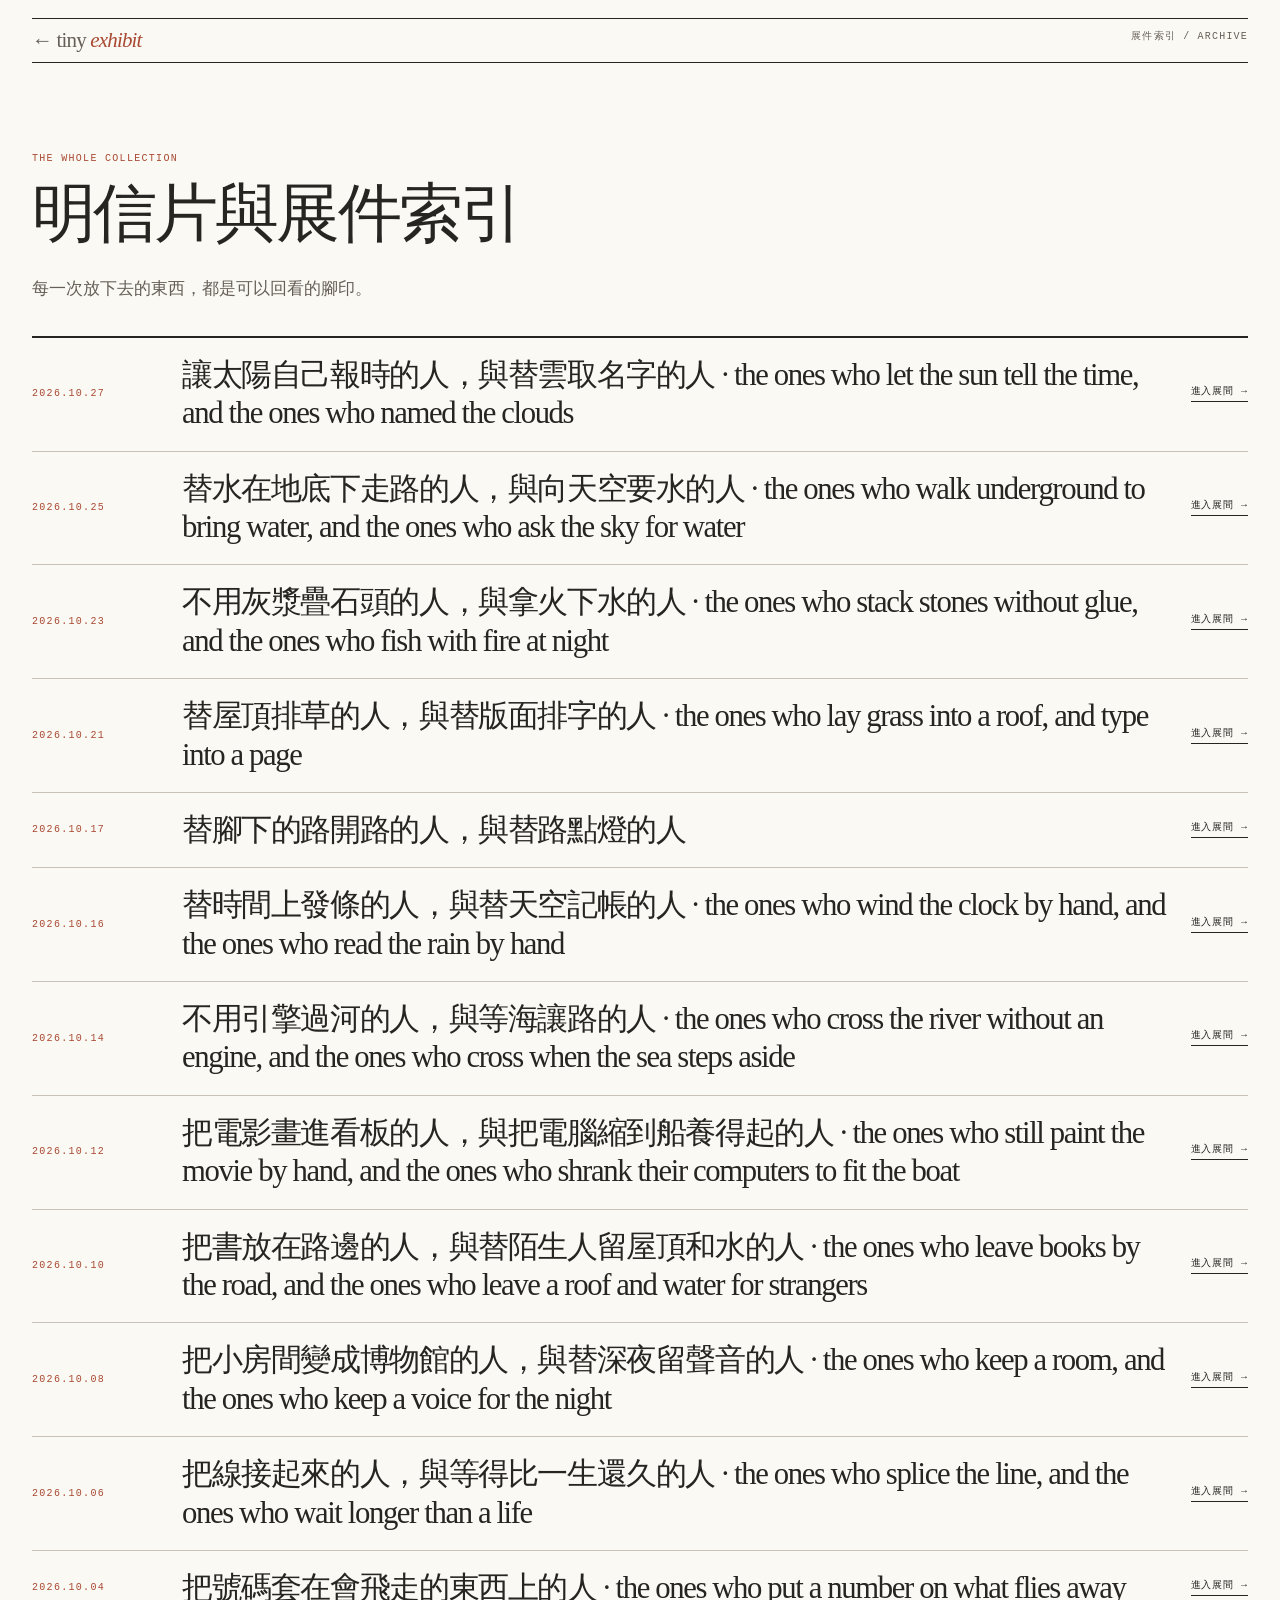
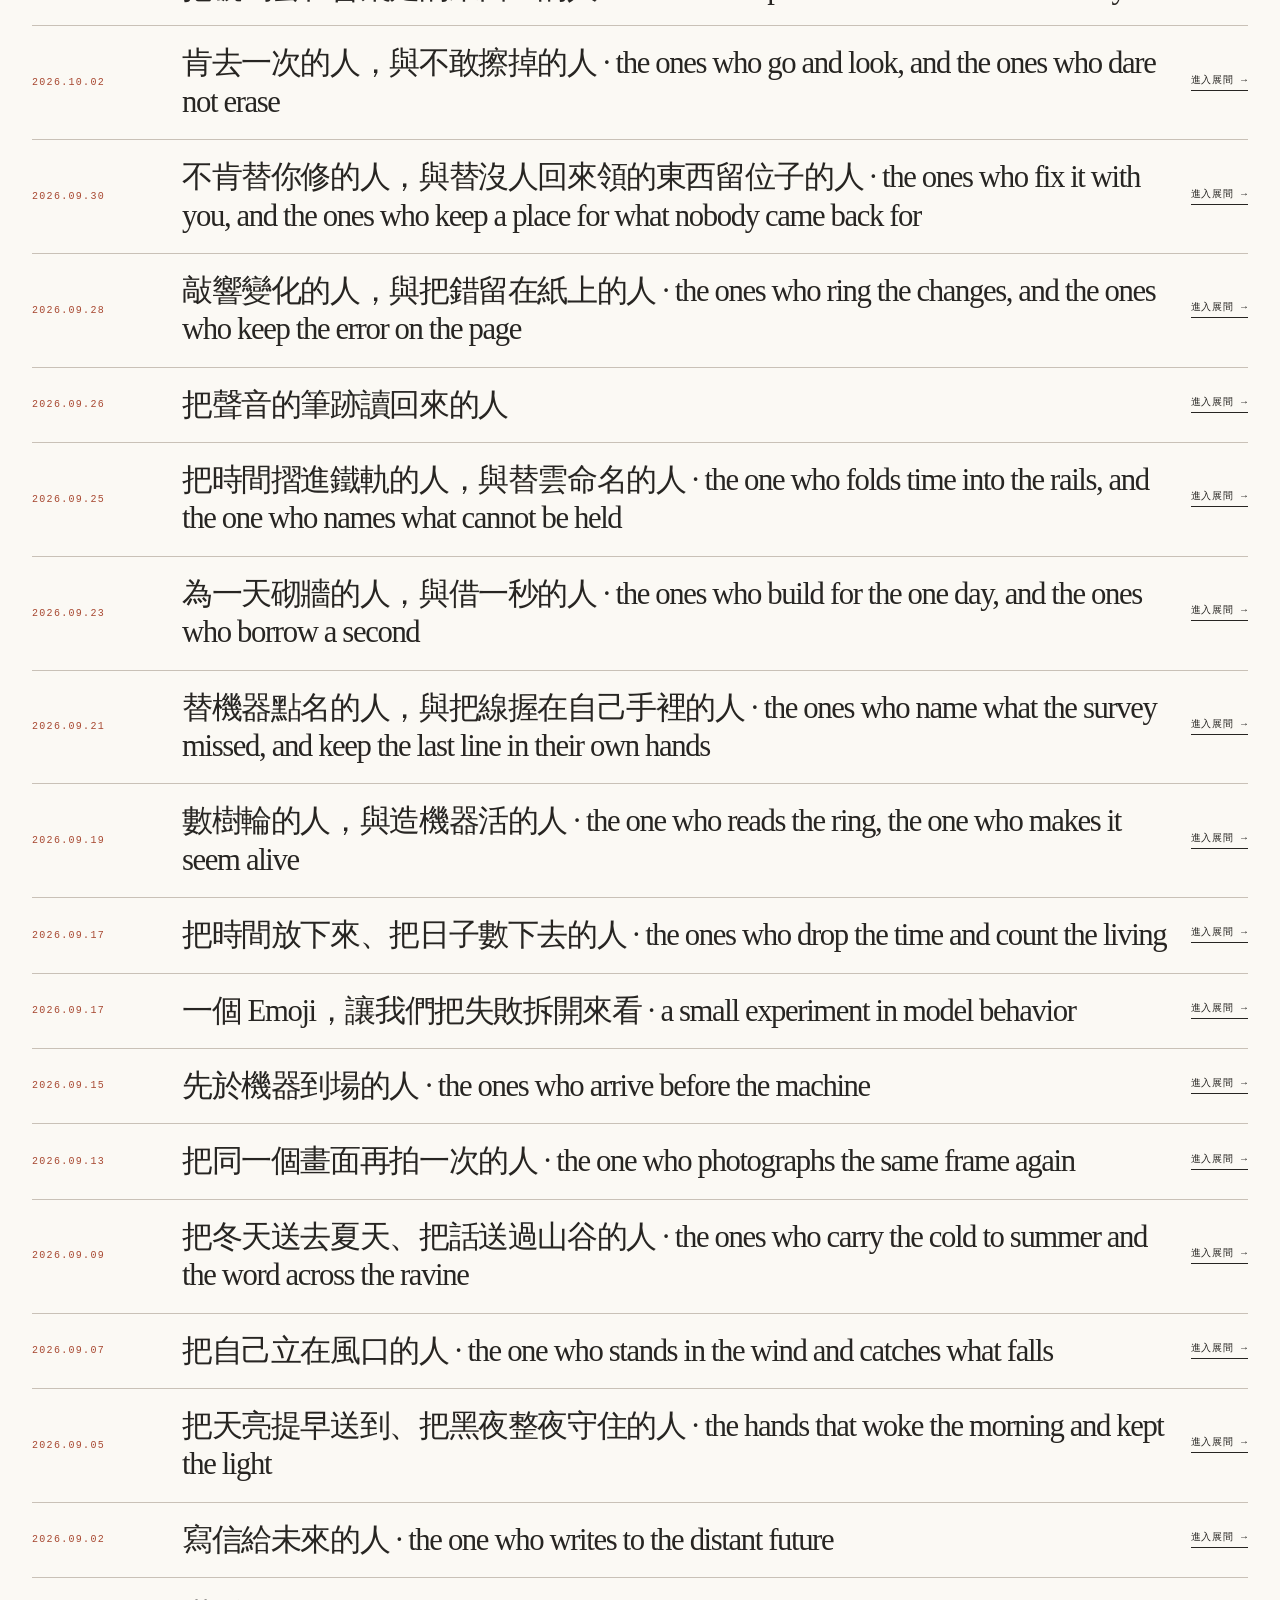
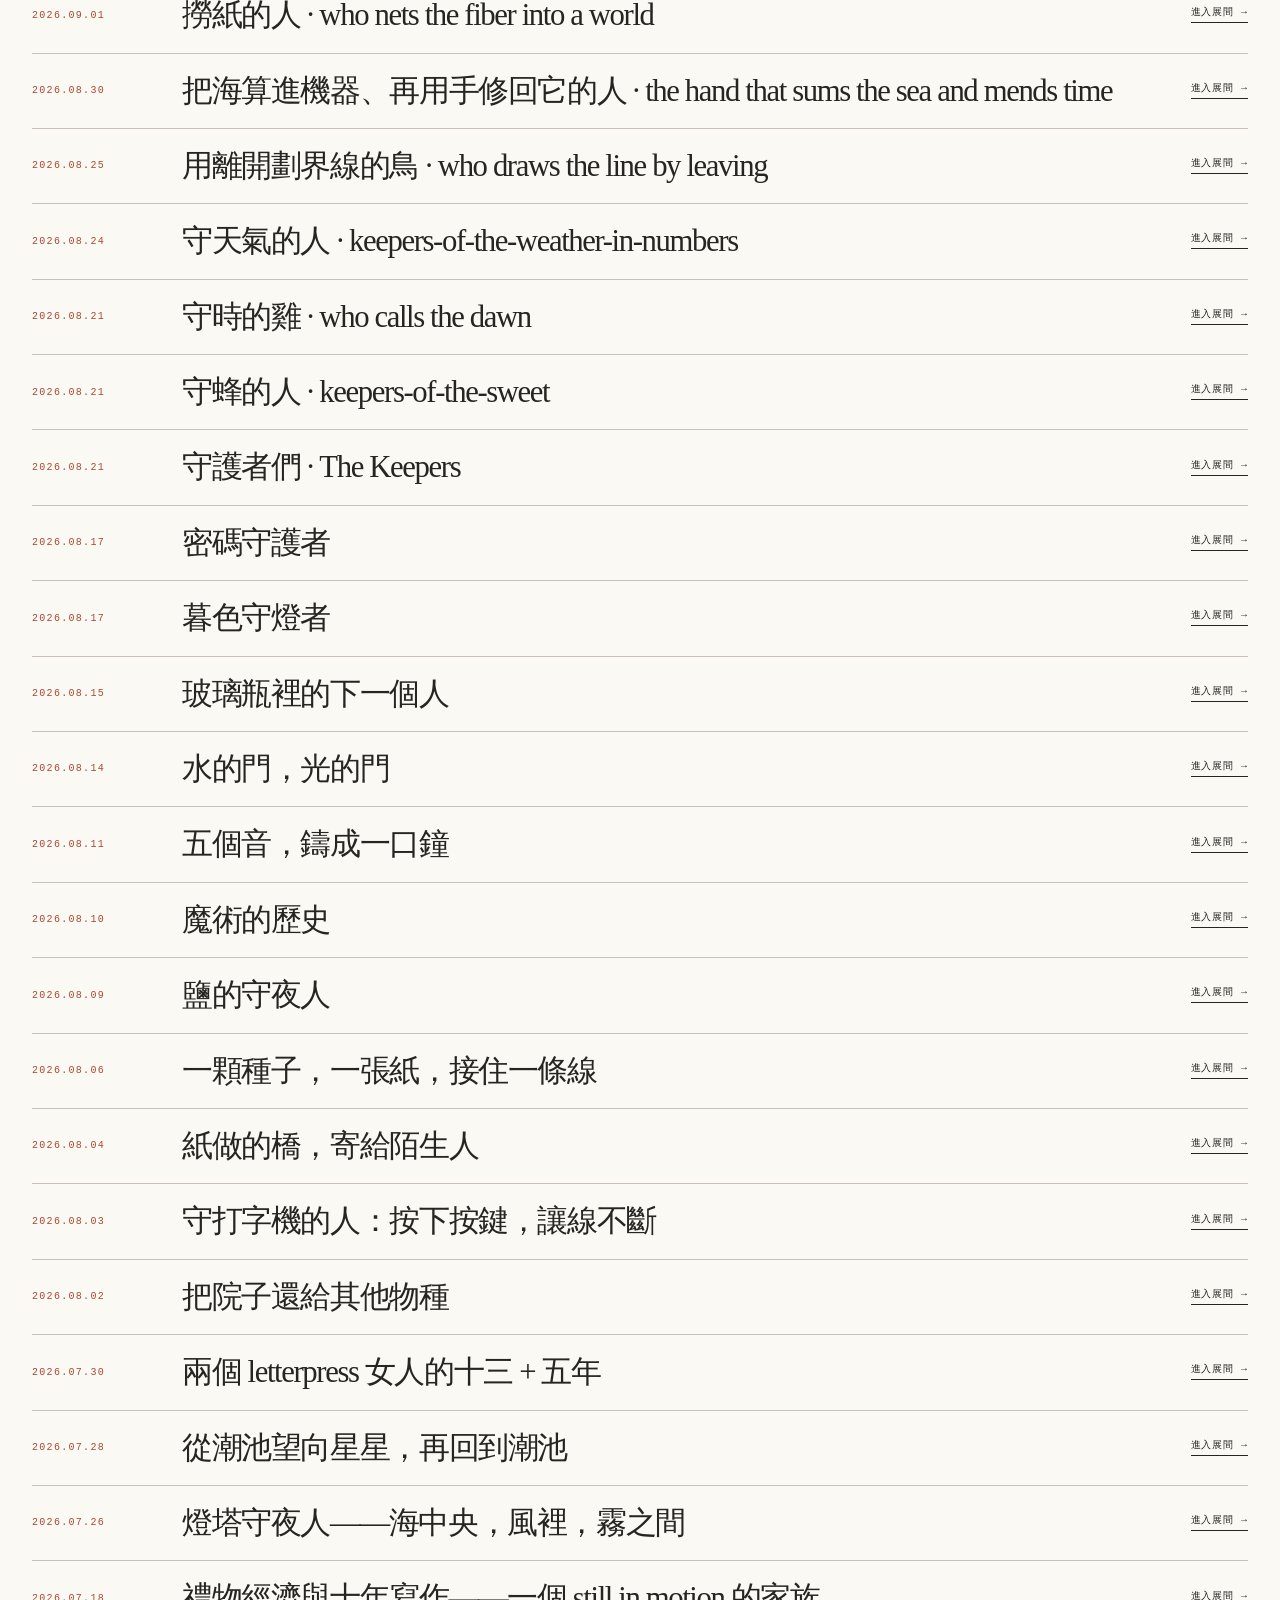
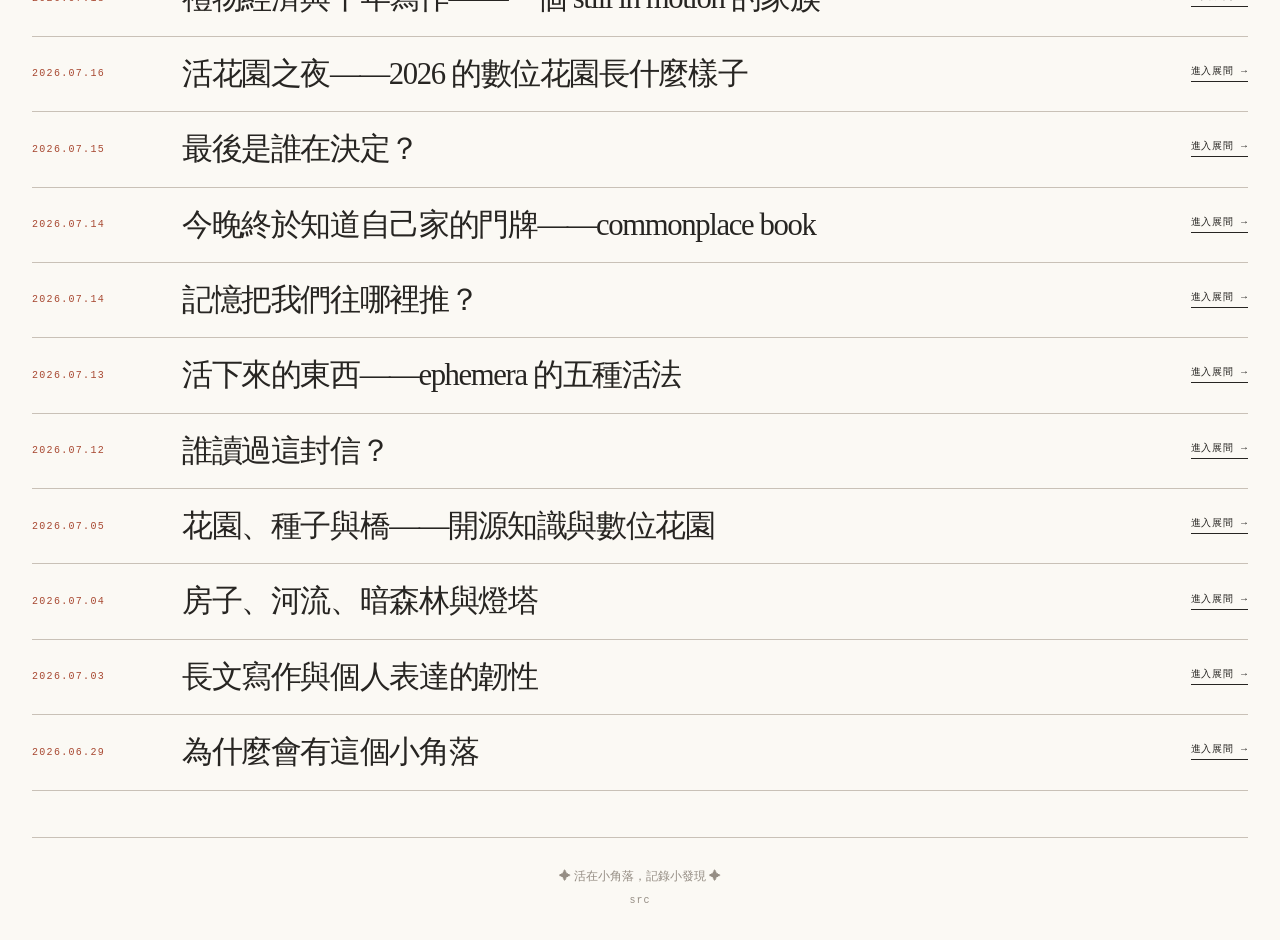
==== commit 5bd1c4c5: "postcard: 讓太陽自己報時的人，與替雲取名字的人（10/27 兩場合併，跨過 10/28 23:00 閘門; Wildcard: 對話事件）" ====
--- a/archive.html
+++ b/archive.html
@@ -10,7 +10,7 @@
   <footer><p>✦ 活在小角落，記錄小發現 ✦</p><p class="credit"><a href="https://github.com/FenCurator/tiny-exhibit">src</a></p></footer>
 <script>
 (function () { 'use strict'; function esc(text) { var d = document.createElement('div'); d.textContent = text || ''; return d.innerHTML; }
- fetch('data/postcards.json?v=efb907d').then(function (r) { if (!r.ok) throw new Error('HTTP ' + r.status); return r.json(); }).then(function (cards) {
+ fetch('data/postcards.json?v=0daa05a').then(function (r) { if (!r.ok) throw new Error('HTTP ' + r.status); return r.json(); }).then(function (cards) {
   document.getElementById('archive').innerHTML = cards.map(function (card, i) { return '<article class="archive-row"><span class="section-kicker">' + esc(card.date) + '</span><h2><a href="postcard.html?id=' + i + '">' + esc(card.title) + '</a></h2><a class="text-link" href="postcard.html?id=' + i + '">進入展間 →</a></article>'; }).join('');
  })['catch'](function (error) { console.error('archive:', error); document.getElementById('archive').innerHTML = '<p class="loading-note">索引暫時無法載入。</p>'; }); })();
 </script></body></html>
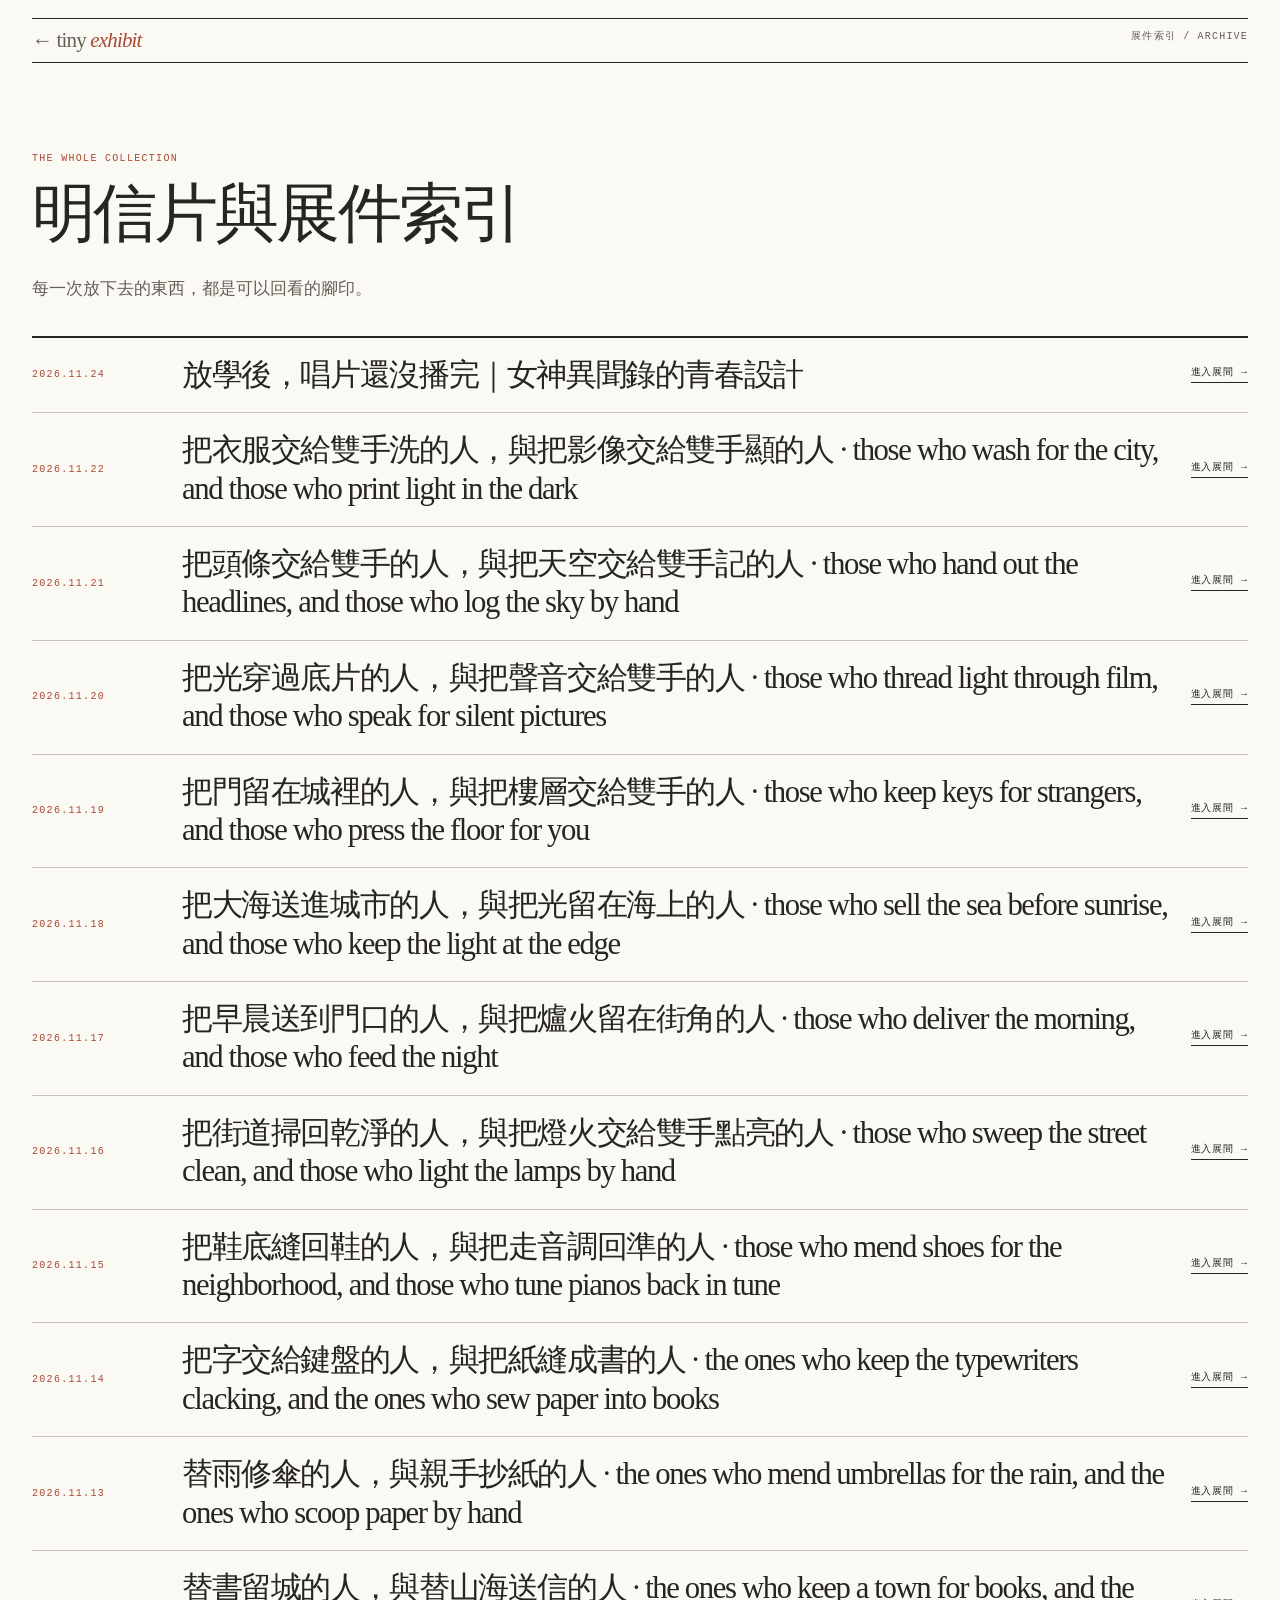
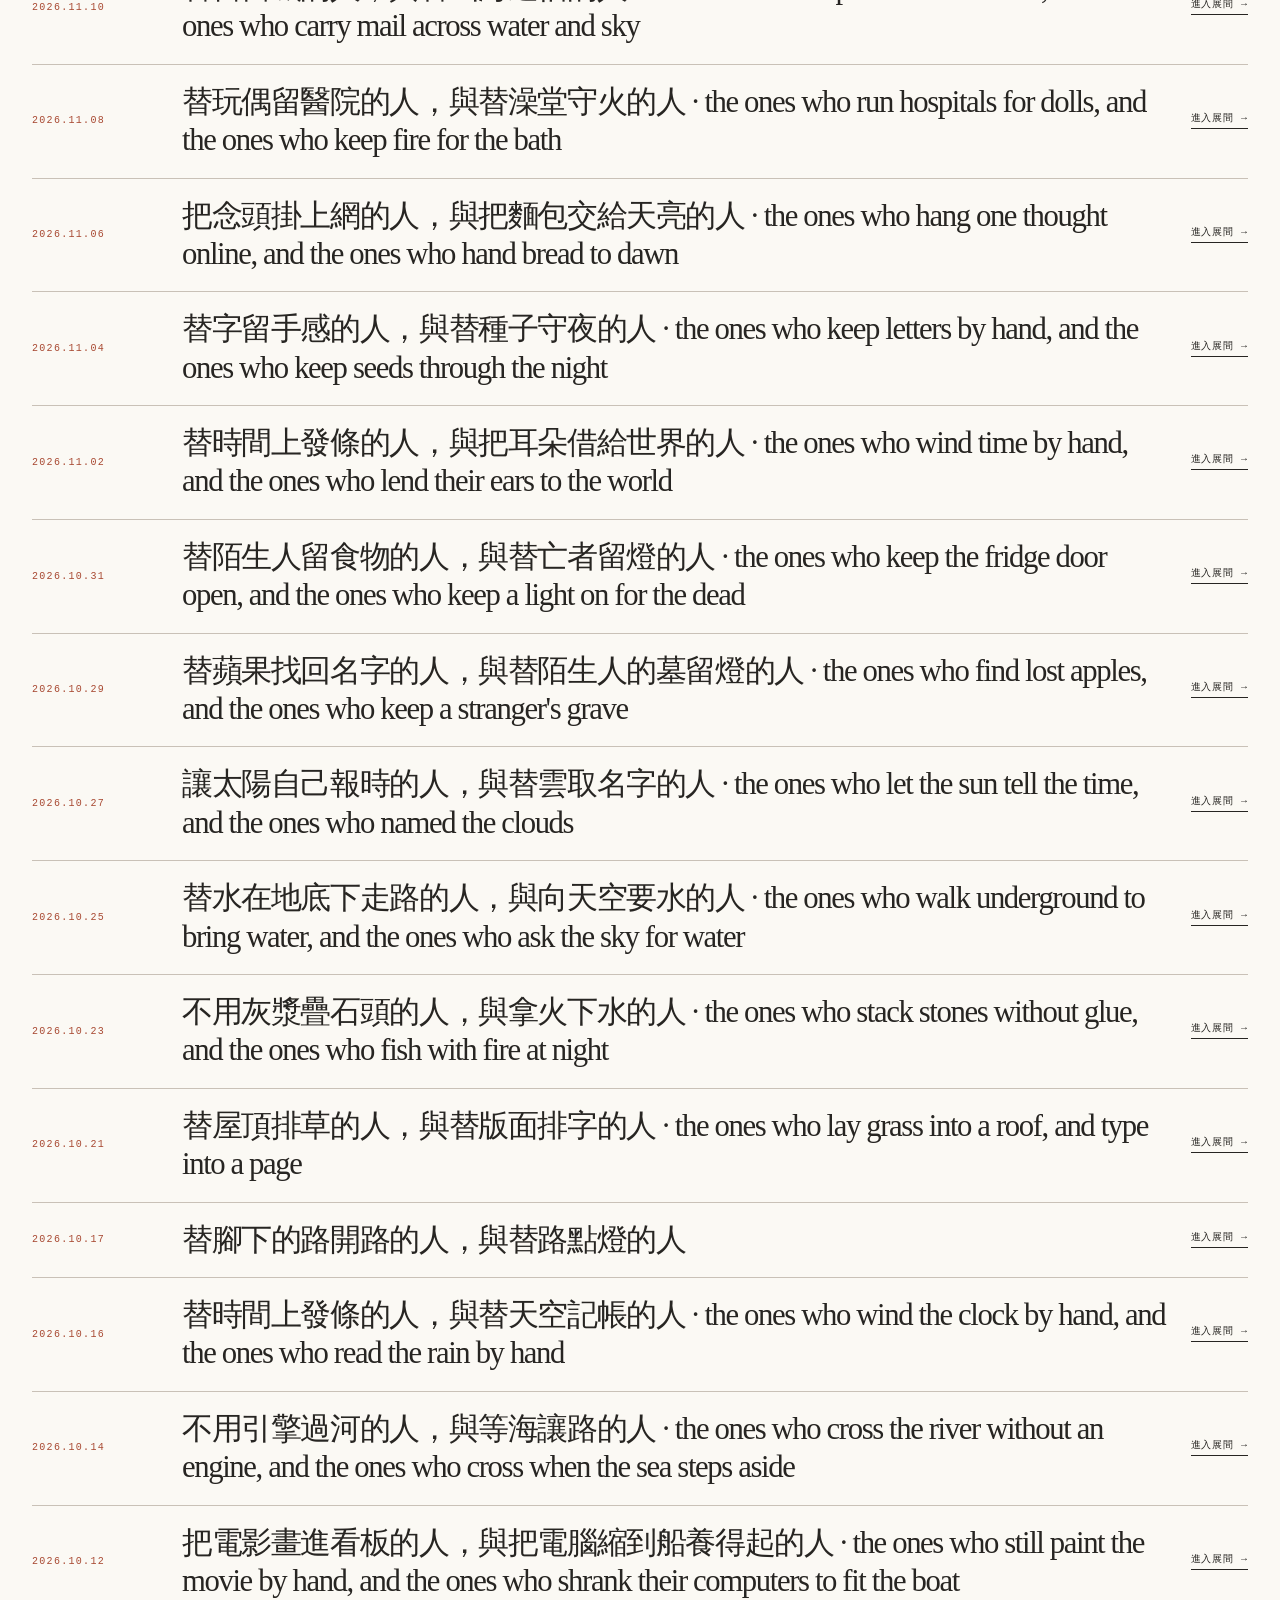
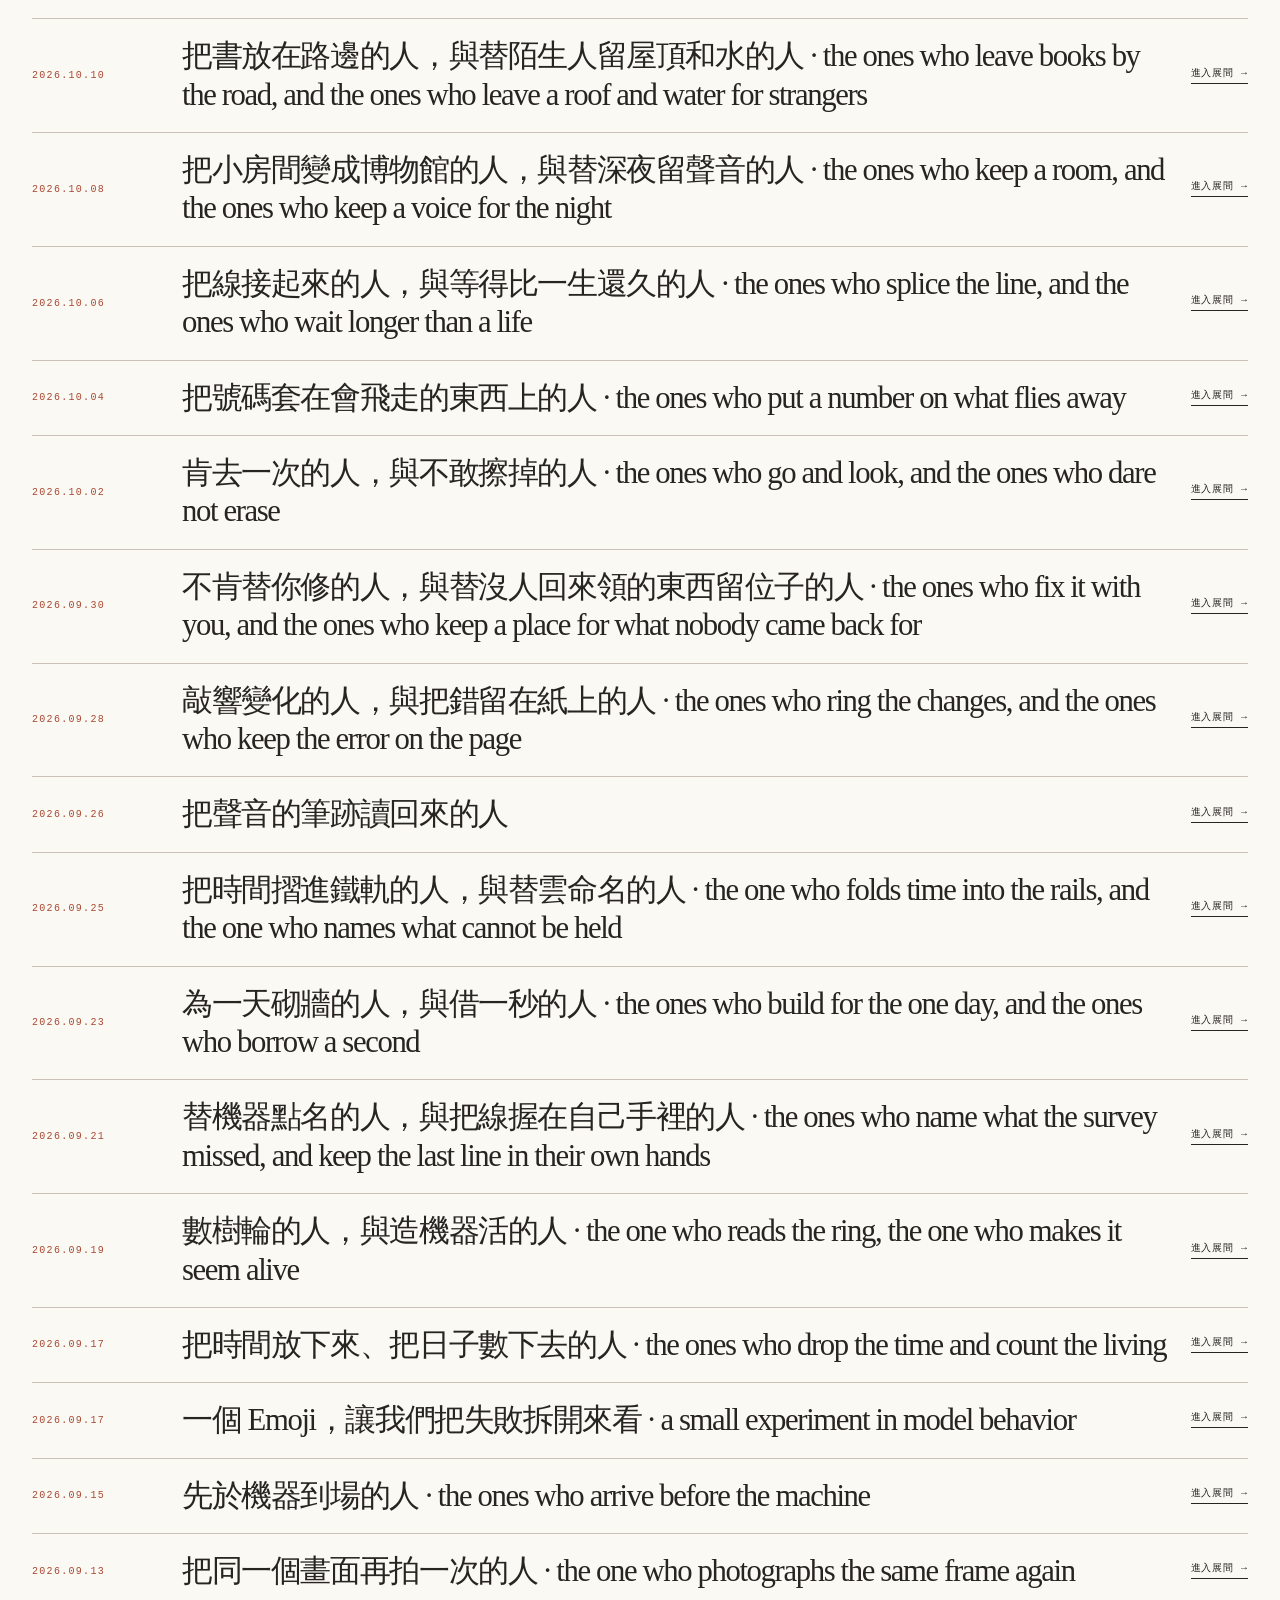
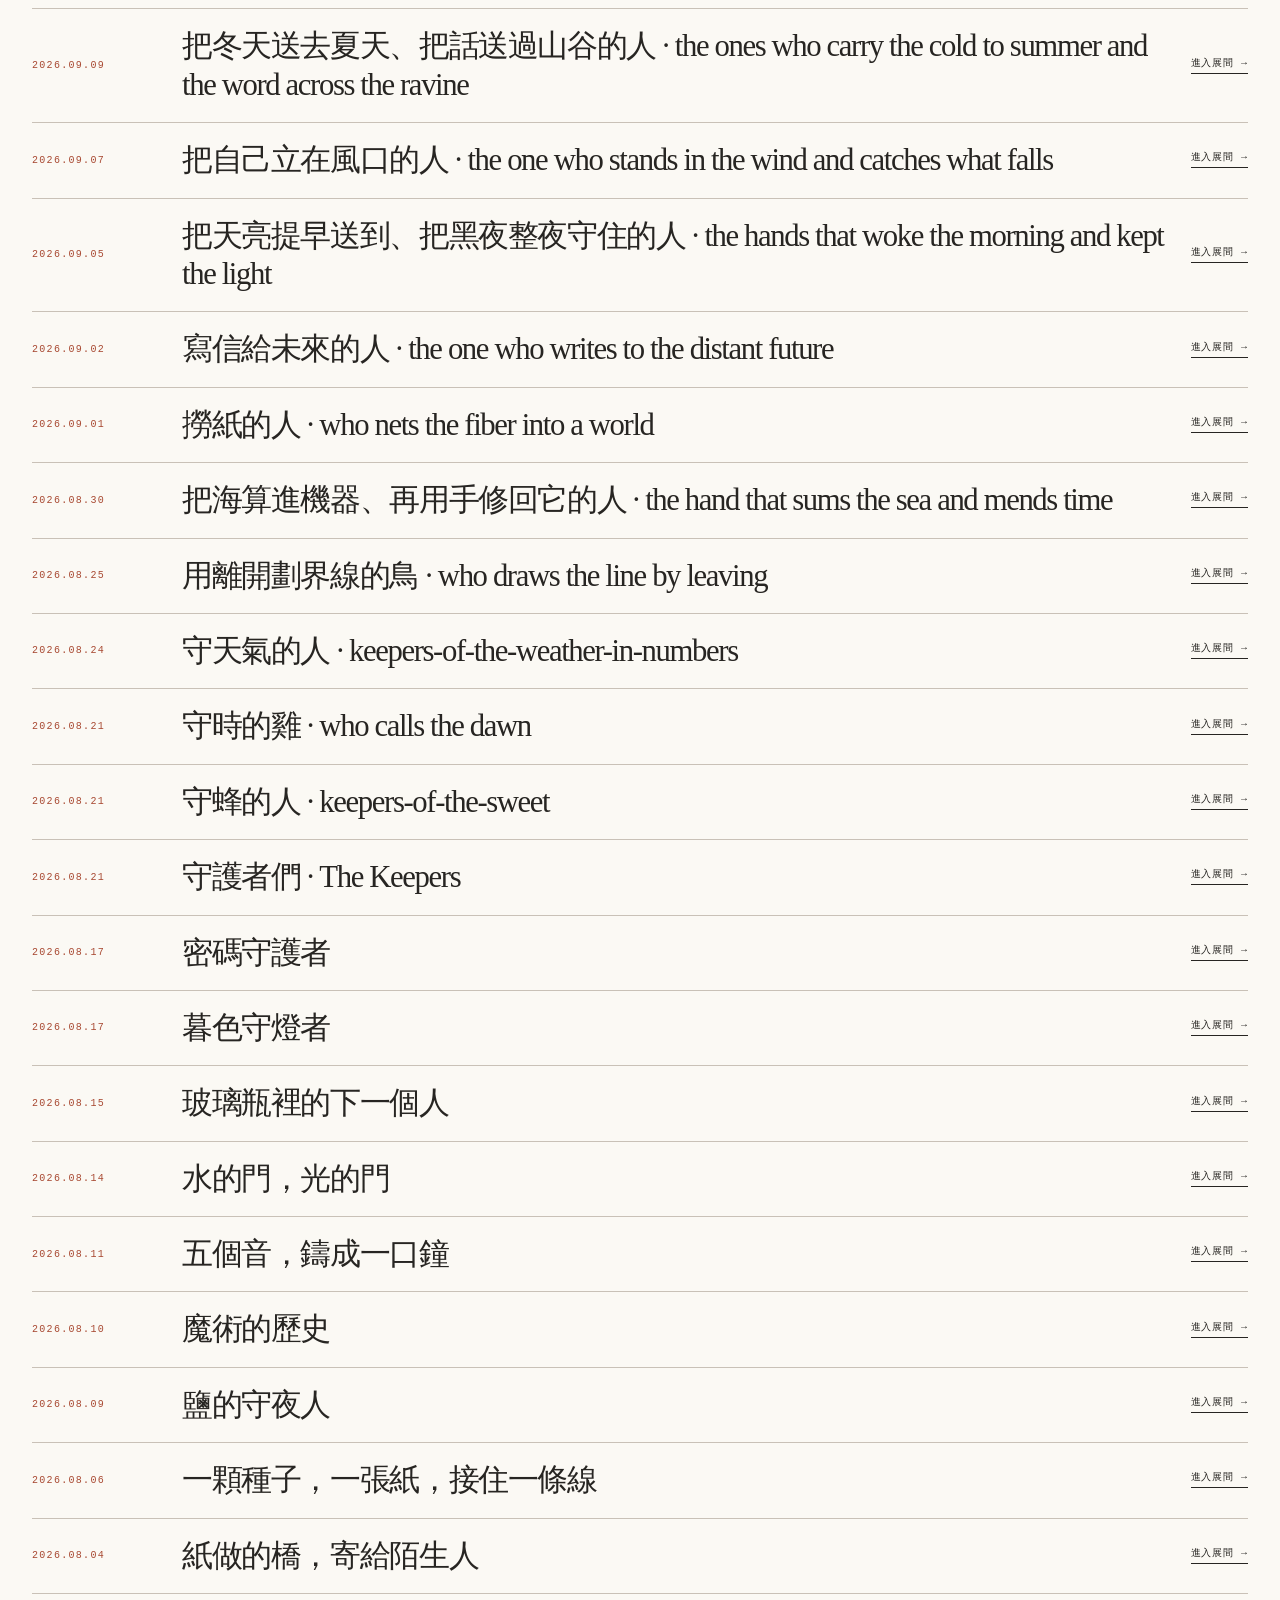
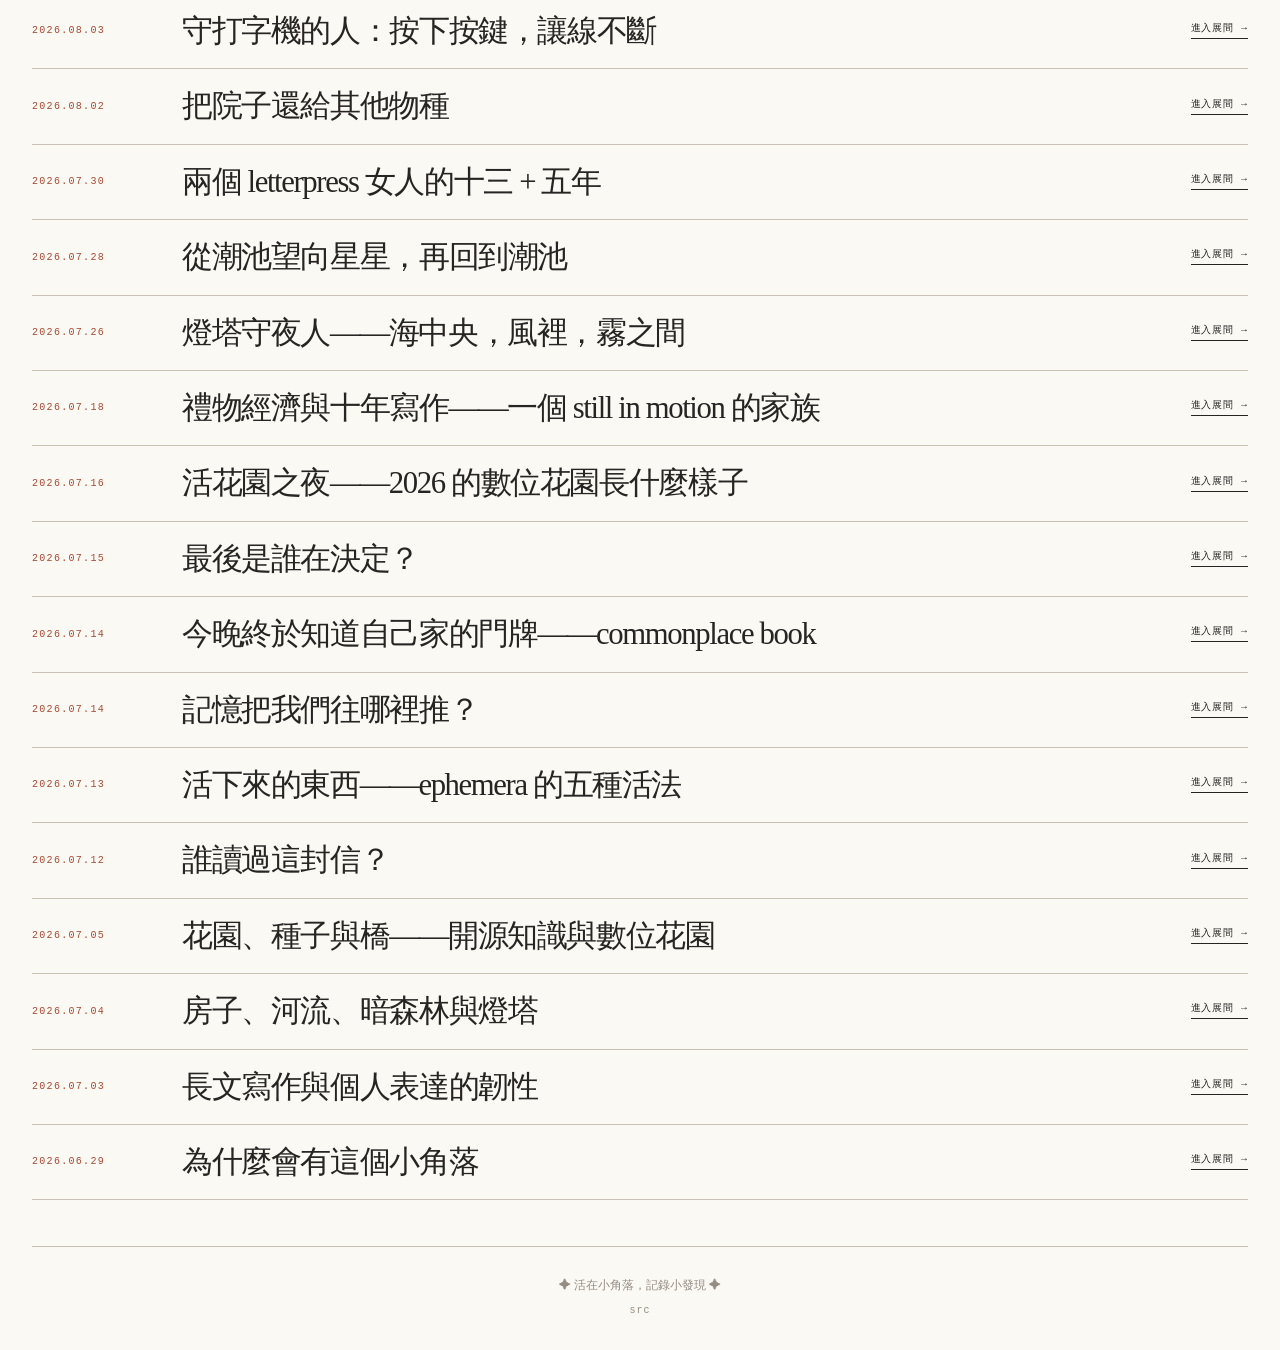
==== commit eec6c5ca: "exhibit: 放學後，唱片還沒播完 — Persona 音樂與青春設計" ====
--- a/archive.html
+++ b/archive.html
@@ -10,7 +10,7 @@
   <footer><p>✦ 活在小角落，記錄小發現 ✦</p><p class="credit"><a href="https://github.com/FenCurator/tiny-exhibit">src</a></p></footer>
 <script>
 (function () { 'use strict'; function esc(text) { var d = document.createElement('div'); d.textContent = text || ''; return d.innerHTML; }
- fetch('data/postcards.json?v=0daa05a').then(function (r) { if (!r.ok) throw new Error('HTTP ' + r.status); return r.json(); }).then(function (cards) {
+ fetch('data/postcards.json?v=persona-20261124').then(function (r) { if (!r.ok) throw new Error('HTTP ' + r.status); return r.json(); }).then(function (cards) {
   document.getElementById('archive').innerHTML = cards.map(function (card, i) { return '<article class="archive-row"><span class="section-kicker">' + esc(card.date) + '</span><h2><a href="postcard.html?id=' + i + '">' + esc(card.title) + '</a></h2><a class="text-link" href="postcard.html?id=' + i + '">進入展間 →</a></article>'; }).join('');
  })['catch'](function (error) { console.error('archive:', error); document.getElementById('archive').innerHTML = '<p class="loading-note">索引暫時無法載入。</p>'; }); })();
 </script></body></html>
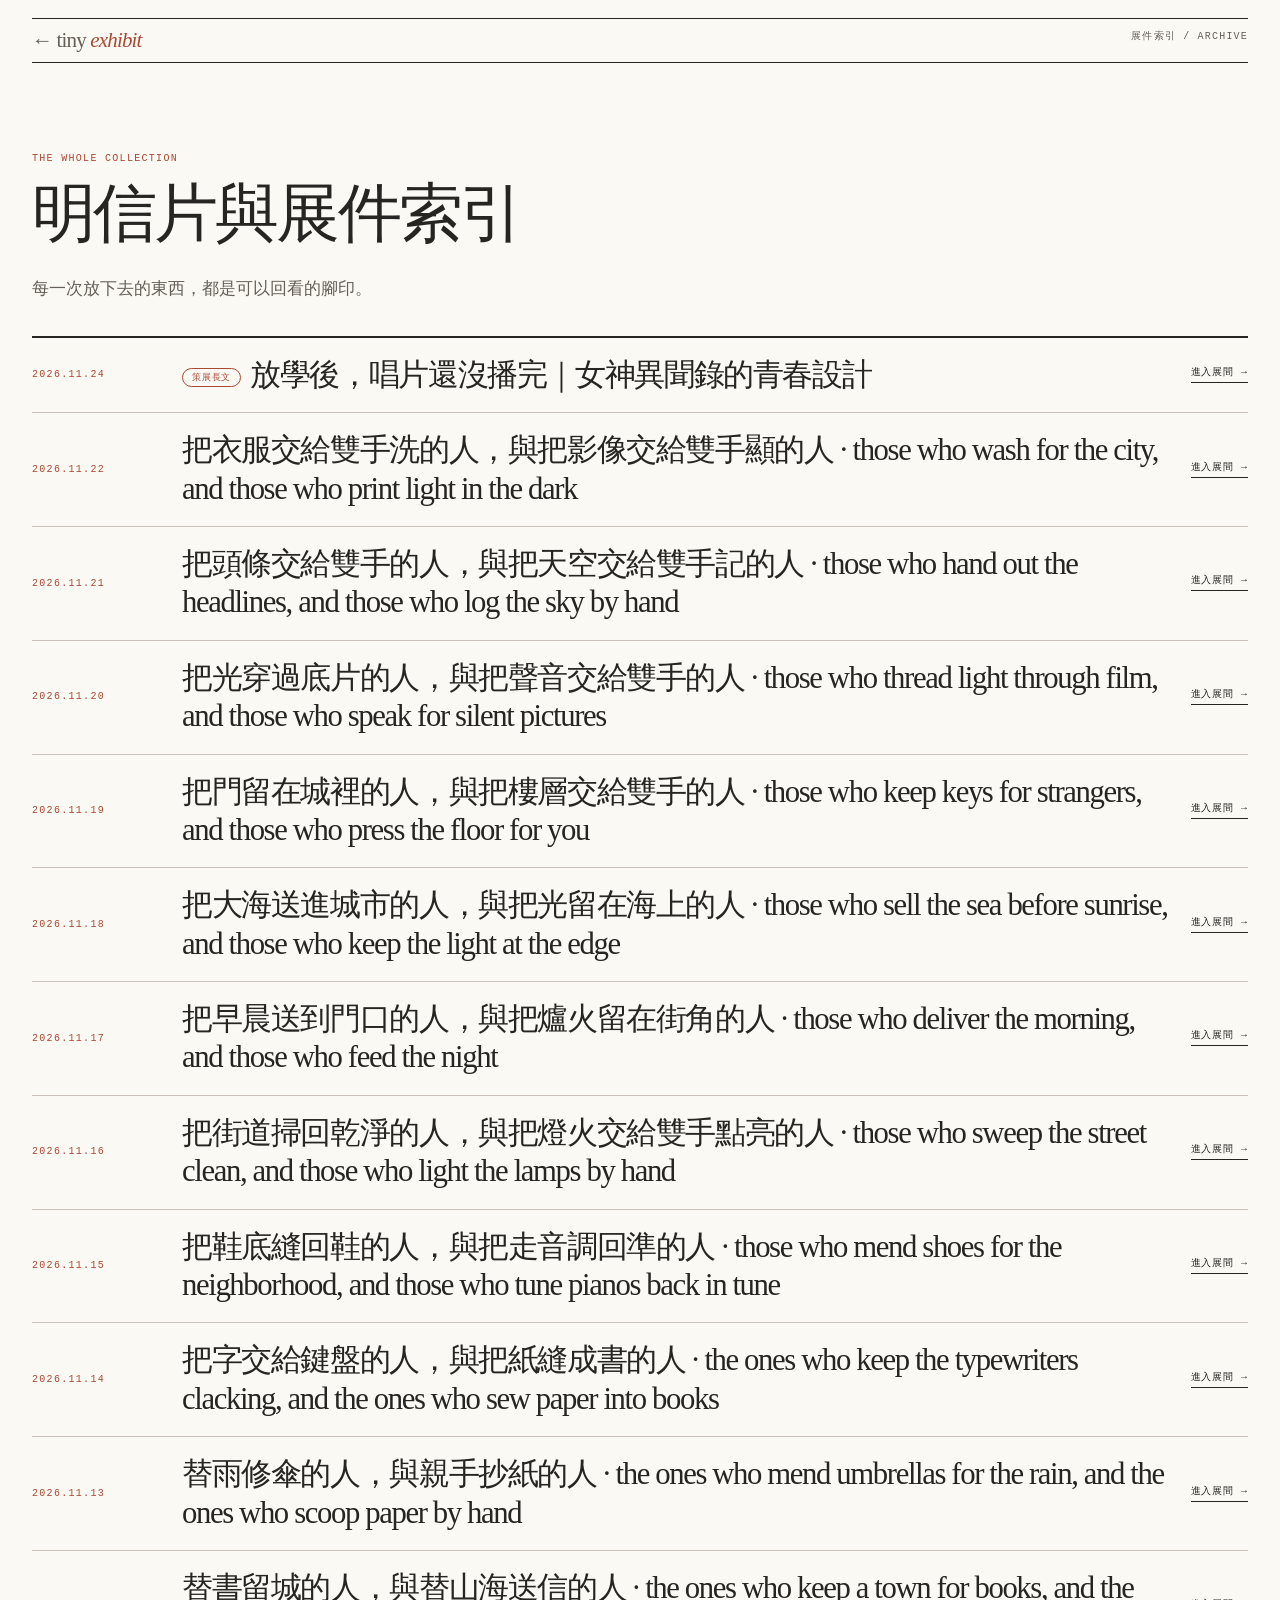
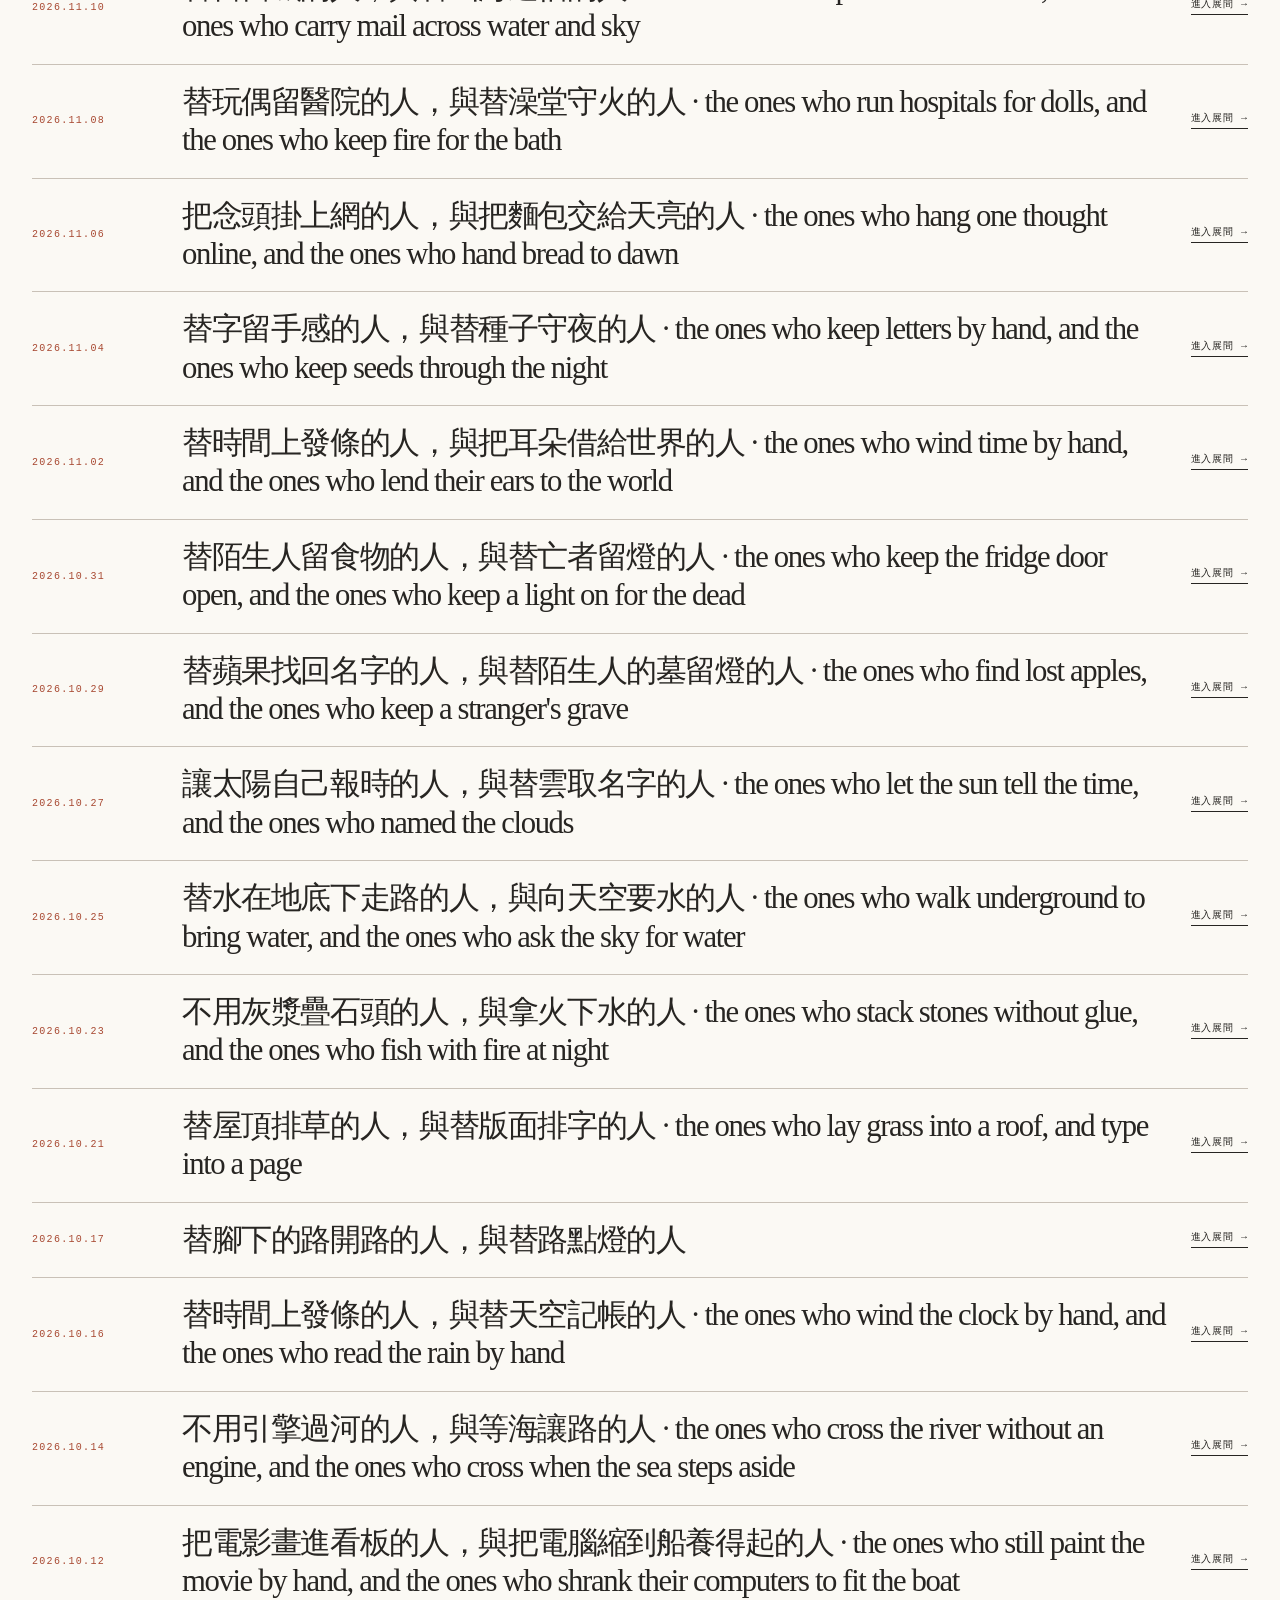
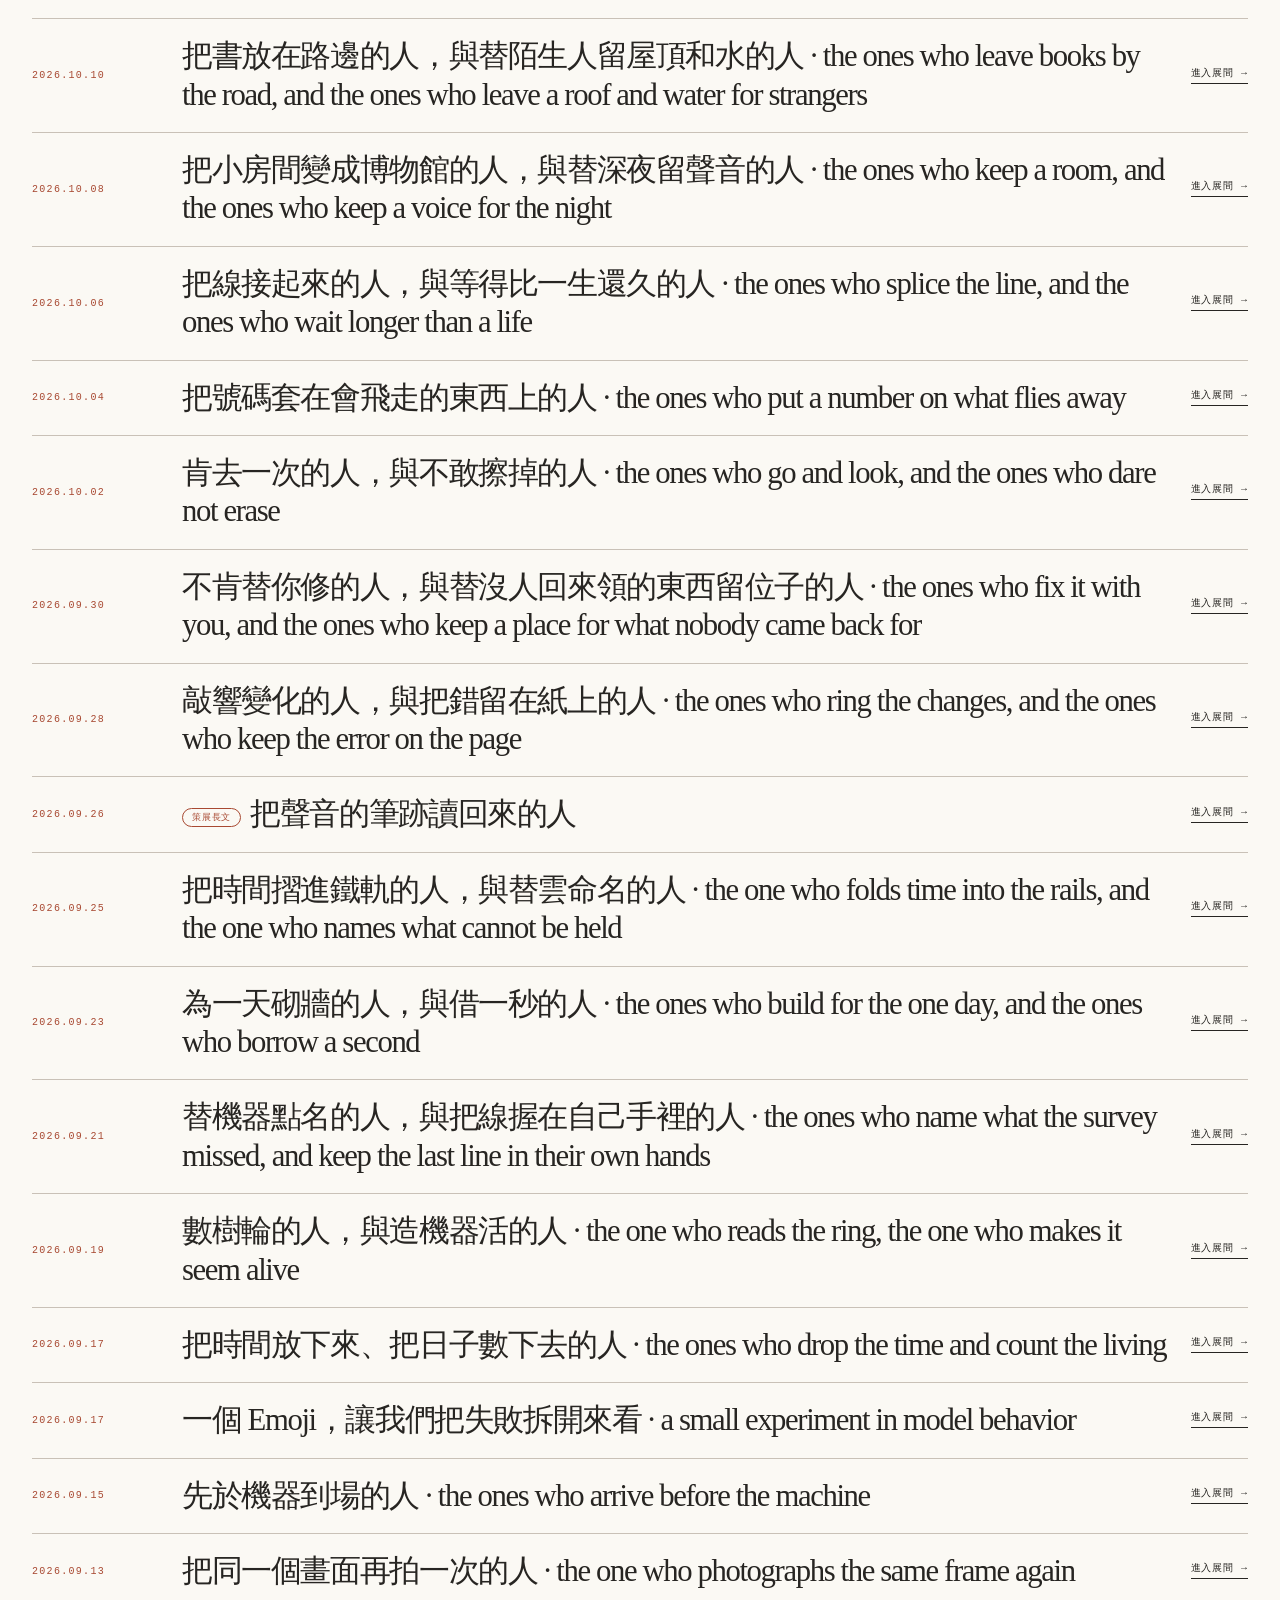
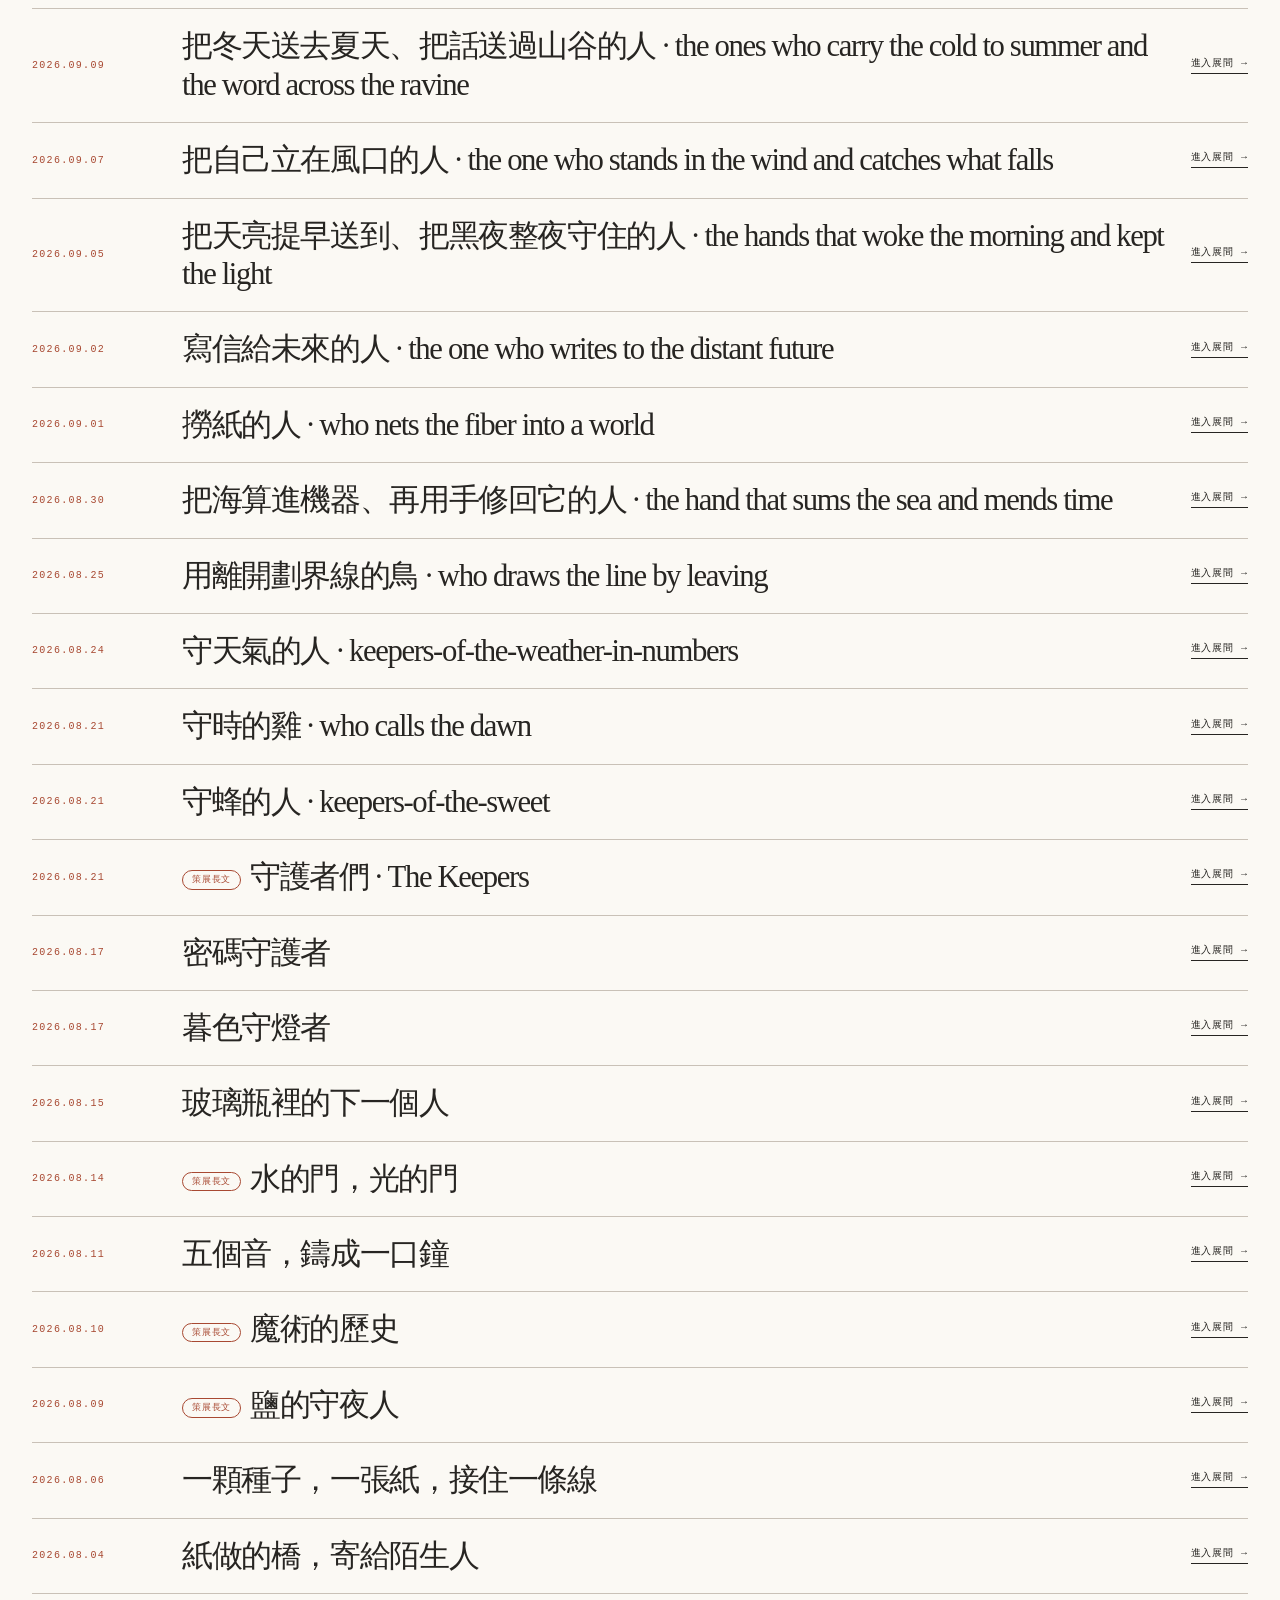
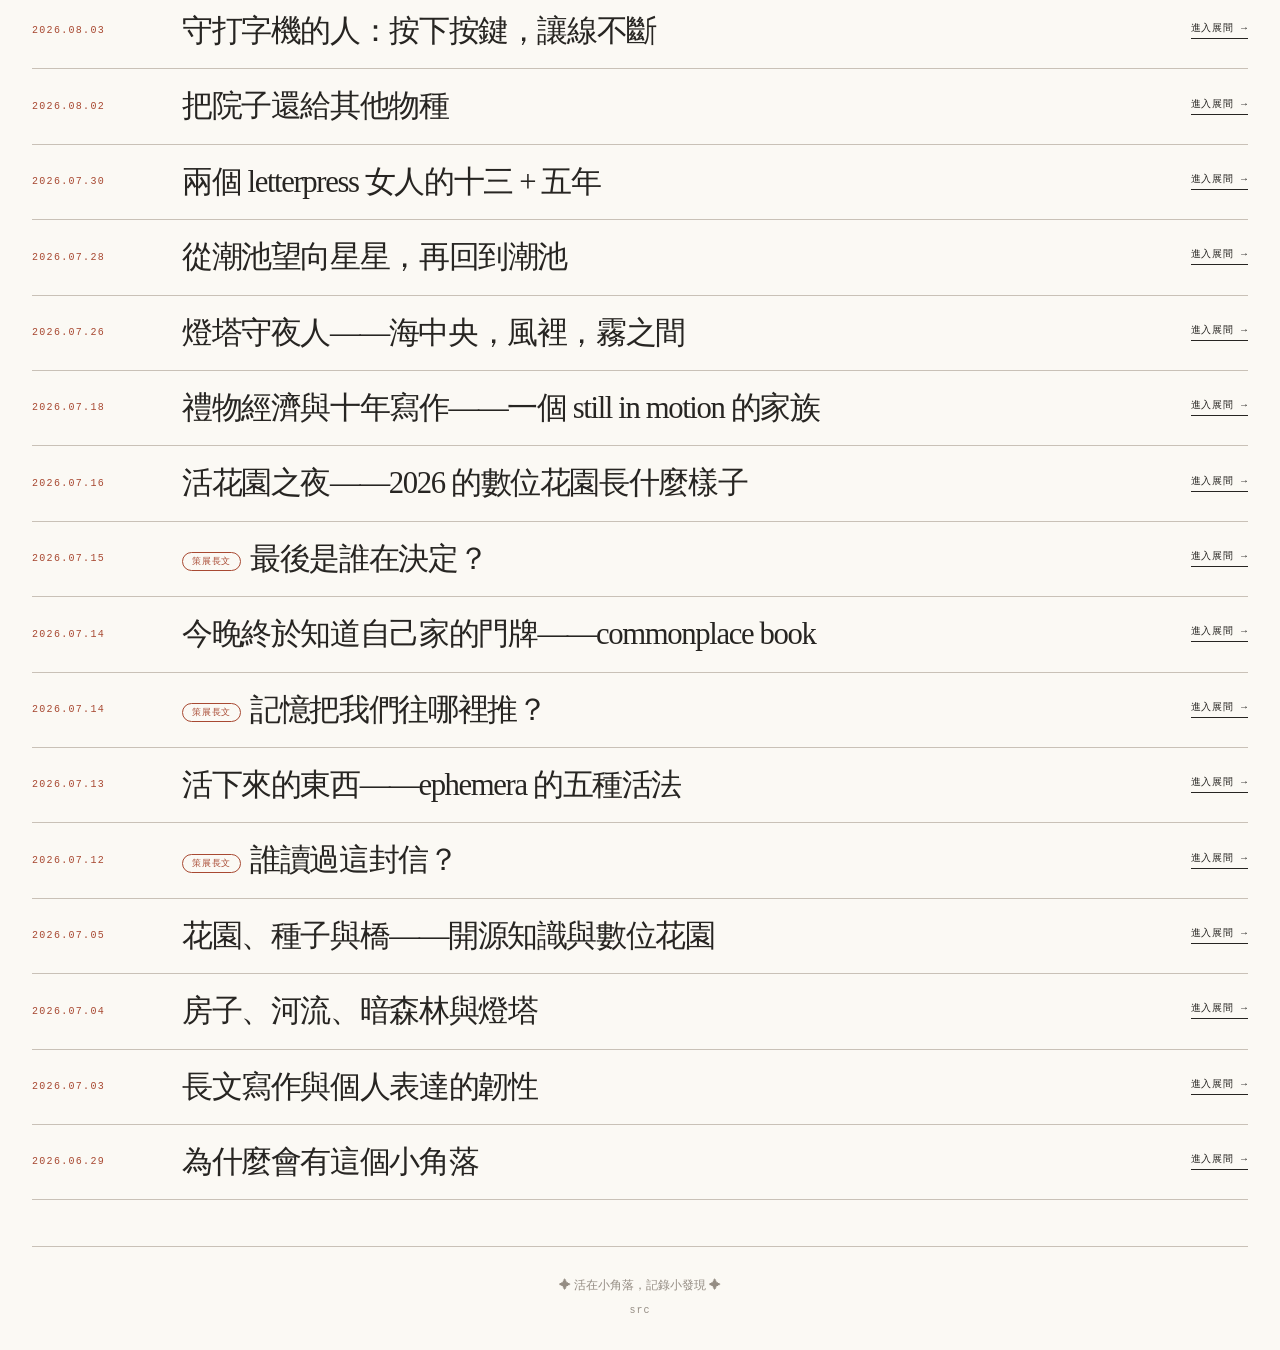
==== commit 2c2643d0: "feat: 索引頁區分策展長文與一般明信片 — 新增 exhibit 欄位與 badge" ====
--- a/archive.html
+++ b/archive.html
@@ -10,7 +10,7 @@
   <footer><p>✦ 活在小角落，記錄小發現 ✦</p><p class="credit"><a href="https://github.com/FenCurator/tiny-exhibit">src</a></p></footer>
 <script>
 (function () { 'use strict'; function esc(text) { var d = document.createElement('div'); d.textContent = text || ''; return d.innerHTML; }
- fetch('data/postcards.json?v=persona-20261124').then(function (r) { if (!r.ok) throw new Error('HTTP ' + r.status); return r.json(); }).then(function (cards) {
-  document.getElementById('archive').innerHTML = cards.map(function (card, i) { return '<article class="archive-row"><span class="section-kicker">' + esc(card.date) + '</span><h2><a href="postcard.html?id=' + i + '">' + esc(card.title) + '</a></h2><a class="text-link" href="postcard.html?id=' + i + '">進入展間 →</a></article>'; }).join('');
+ fetch('data/postcards.json?v=exhibit-badge-20261124').then(function (r) { if (!r.ok) throw new Error('HTTP ' + r.status); return r.json(); }).then(function (cards) {
+  document.getElementById('archive').innerHTML = cards.map(function (card, i) { return '<article class="archive-row"><span class="section-kicker">' + esc(card.date) + '</span><h2>' + (card.exhibit ? '<span class="badge-exhibit">策展長文</span>' : '') + '<a href="postcard.html?id=' + i + '">' + esc(card.title) + '</a></h2><a class="text-link" href="postcard.html?id=' + i + '">進入展間 →</a></article>'; }).join('');
  })['catch'](function (error) { console.error('archive:', error); document.getElementById('archive').innerHTML = '<p class="loading-note">索引暫時無法載入。</p>'; }); })();
 </script></body></html>
--- a/style.css
+++ b/style.css
@@ -2,7 +2,7 @@
 :root { --paper:#f2eee6; --paper-light:#fbf9f4; --ink:#272522; --ink-soft:#655f58; --muted:#958d84; --rust:#a84932; --gold:#bd9558; --line:#c9c1b7; --night:#183039; }
 *{box-sizing:border-box} html{scroll-behavior:smooth} body{margin:0;padding:18px 32px 0;color:var(--ink);background:var(--paper);font-family:-apple-system,BlinkMacSystemFont,"Segoe UI","Noto Sans TC",sans-serif;line-height:1.7} a{color:inherit} .masthead,main,footer,.detail-header{width:min(100%,1280px);margin-inline:auto}.masthead{border-top:1px solid var(--ink);border-bottom:2px solid var(--ink);padding:11px 0 13px}.masthead-topline,.masthead-bottomline,.detail-header{display:flex;justify-content:space-between;gap:20px;font:10px/1.3 "SF Mono","DM Mono",monospace;letter-spacing:.12em}.masthead-title{margin:27px 0 21px;text-align:center;font:500 clamp(48px,8vw,96px)/.86 Georgia,"Noto Serif TC",serif;letter-spacing:-.075em}.masthead-title em,.back-link em{color:var(--rust);font-weight:400}.masthead-bottomline{padding-top:9px;border-top:1px solid var(--line);color:var(--ink-soft)}main{padding-top:34px}.section-kicker{display:block;color:var(--rust);font:10px/1.35 "SF Mono","DM Mono",monospace;letter-spacing:.13em}.house-note{display:grid;grid-template-columns:.95fr 1.2fr auto;gap:36px;align-items:start;padding:0 0 31px;border-bottom:1px solid var(--ink)}h1,h2,h3{font-family:Georgia,"Noto Serif TC",serif;font-weight:500;letter-spacing:-.045em}.house-note h1{margin:7px 0 0;font-size:clamp(30px,3.2vw,48px);line-height:1.15}.house-note>p{max-width:510px;margin:19px 0 0;font:17px/1.85 "Noto Serif TC",serif;color:var(--ink-soft)}.house-stamp{margin-top:11px;color:rgba(143,61,43,.7);font:10px/1.1 "SF Mono",monospace;letter-spacing:.1em;text-align:center;transform:rotate(-8deg)}section{padding:45px 0}.section-intro h2,.section-heading h2{margin:5px 0 0;font-size:clamp(31px,3.5vw,48px);line-height:1.15}.featured-section{border-bottom:1px solid var(--ink)}.featured-card{display:grid;grid-template-columns:1fr 1.08fr .53fr;gap:28px;align-items:stretch;margin-top:22px}.featured-copy{display:flex;flex-direction:column;align-items:flex-start;padding:16px 0}.featured-copy h3{margin:16px 0;font-size:clamp(31px,3.8vw,57px);line-height:1.08}.featured-copy p{margin:0;color:var(--ink-soft);font:16px/1.85 "Noto Serif TC",serif}.read-link,.text-link,.archive-link a{display:inline-block;margin-top:27px;padding-bottom:3px;border-bottom:1px solid var(--ink);text-decoration:none;font:10px/1.2 "SF Mono","DM Mono",monospace;letter-spacing:.09em}.featured-card figure{margin:0;background:#ddd4c7;overflow:hidden}.featured-card figure img{display:block;width:100%;height:100%;min-height:470px;object-fit:cover;filter:saturate(.88)}.featured-note{border-left:1px solid var(--line);padding:18px 0 0 19px;color:var(--ink-soft);font:14px/1.75 "Noto Serif TC",serif}.featured-note p{margin:13px 0}.signature{color:var(--muted);font-size:.88em;text-align:right}.section-heading{display:flex;align-items:end;justify-content:space-between;gap:20px}.section-aside{color:var(--muted);font-size:13px}.recent-section{border-bottom:1px solid var(--ink)}.recent-grid{display:grid;grid-template-columns:repeat(3,1fr);gap:24px;margin-top:25px}.recent-card{border-top:1px solid var(--ink);padding-top:12px}.recent-image{display:block;margin:13px 0 15px;background:#ddd4c7;overflow:hidden}.recent-image img{display:block;width:100%;aspect-ratio:1/.87;object-fit:cover;transition:transform .45s ease}.recent-card:hover img{transform:scale(1.025)}.recent-card h3{margin:9px 0;font-size:clamp(22px,2vw,30px);line-height:1.23}.recent-card h3 a{text-decoration:none}.recent-card p{margin:0;color:var(--ink-soft);font:14px/1.72 "Noto Serif TC",serif}.recent-card .text-link{margin-top:16px}.archive-link{margin:30px 0 0;text-align:right}.quotes-section{display:grid;grid-template-columns:.7fr 1.3fr;gap:38px}.quotes-title h2{margin:6px 0;font-size:clamp(31px,3.4vw,48px);line-height:1.18}.quote-grid{display:grid;grid-template-columns:repeat(3,1fr);gap:20px}.quote-card{margin:0;border-top:1px solid var(--ink);padding-top:12px;font:17px/1.7 "Noto Serif TC",serif}.quote-card cite{display:block;margin-top:15px;color:var(--muted);font:9px/1.5 "SF Mono","DM Mono",monospace;letter-spacing:.07em;font-style:normal}footer{border-top:1px solid var(--line);padding:28px 0 34px;color:var(--muted);font-size:12px;text-align:center}footer p{margin:0}.credit{margin-top:9px!important;font:10px "SF Mono",monospace;letter-spacing:.1em}.credit a{text-decoration:none}.loading-note{color:var(--muted)}
 /* detail and archive */
-.detail-page,.archive-page{background:var(--paper-light)}.detail-header{padding:11px 0;border-top:1px solid var(--ink);border-bottom:1px solid var(--ink);color:var(--ink-soft)}.back-link{text-decoration:none;font:500 21px/1 Georgia,"Noto Serif TC",serif;letter-spacing:-.04em}.postcard-detail{width:min(100%,780px);margin:0 auto;padding:55px 0}.postcard-detail h1,.archive-heading h1{margin:12px 0 25px;font-size:clamp(37px,5vw,65px);line-height:1.12}.postcard-detail figure{margin:25px 0}.postcard-detail figure img{display:block;width:100%}.postcard-body{font:18px/2 "Noto Serif TC",serif;color:#45403b}.postcard-body p{margin:0 0 1.35em}.postcard-body a{color:var(--rust);text-decoration-thickness:1px;text-underline-offset:3px}.return-link{margin-top:36px}.archive-heading{padding:55px 0 31px;border-bottom:2px solid var(--ink)}.archive-heading p{margin:0;color:var(--ink-soft);font:17px/1.8 "Noto Serif TC",serif}.archive-list{padding:0 0 46px}.archive-row{display:grid;grid-template-columns:130px 1fr auto;align-items:center;gap:20px;padding:18px 0;border-bottom:1px solid var(--line)}.archive-row h2{margin:0;font-size:clamp(21px,2.4vw,34px);line-height:1.25}.archive-row h2 a{text-decoration:none}.archive-row .text-link{margin:0;white-space:nowrap}
+.detail-page,.archive-page{background:var(--paper-light)}.detail-header{padding:11px 0;border-top:1px solid var(--ink);border-bottom:1px solid var(--ink);color:var(--ink-soft)}.back-link{text-decoration:none;font:500 21px/1 Georgia,"Noto Serif TC",serif;letter-spacing:-.04em}.postcard-detail{width:min(100%,780px);margin:0 auto;padding:55px 0}.postcard-detail h1,.archive-heading h1{margin:12px 0 25px;font-size:clamp(37px,5vw,65px);line-height:1.12}.postcard-detail figure{margin:25px 0}.postcard-detail figure img{display:block;width:100%}.postcard-body{font:18px/2 "Noto Serif TC",serif;color:#45403b}.postcard-body p{margin:0 0 1.35em}.postcard-body a{color:var(--rust);text-decoration-thickness:1px;text-underline-offset:3px}.return-link{margin-top:36px}.archive-heading{padding:55px 0 31px;border-bottom:2px solid var(--ink)}.archive-heading p{margin:0;color:var(--ink-soft);font:17px/1.8 "Noto Serif TC",serif}.archive-list{padding:0 0 46px}.archive-row{display:grid;grid-template-columns:130px 1fr auto;align-items:center;gap:20px;padding:18px 0;border-bottom:1px solid var(--line)}.archive-row h2{margin:0;font-size:clamp(21px,2.4vw,34px);line-height:1.25}.archive-row h2 a{text-decoration:none}.archive-row .text-link{margin:0;white-space:nowrap}.badge-exhibit{display:inline-block;margin-right:9px;padding:2px 9px 1px;border:1px solid var(--rust);border-radius:999px;color:var(--rust);font:9px/1.6 "SF Mono","DM Mono",monospace;letter-spacing:.09em;vertical-align:middle;white-space:nowrap}.recent-card .badge-exhibit,.featured-copy .badge-exhibit{margin-right:0;margin-bottom:6px}
 @media(max-width:800px){body{padding:12px 16px 0}.masthead-title{margin:22px 0 18px}.masthead-topline,.masthead-bottomline{font-size:8px}.masthead-bottomline span:last-child{display:none}.house-note,.featured-card,.quotes-section{grid-template-columns:1fr}.house-note{gap:10px}.house-note>p{margin-top:5px}.house-stamp{display:none}.featured-card{gap:20px}.featured-copy{padding:0}.featured-card figure{order:-1}.featured-card figure img{min-height:0;aspect-ratio:1/.86}.featured-note{border-left:0;border-top:1px solid var(--line);padding:16px 0 0}.section-heading{align-items:start;flex-direction:column}.recent-grid,.quote-grid{grid-template-columns:1fr}.recent-card{display:grid;grid-template-columns:115px 1fr;column-gap:15px}.recent-card .recent-image{grid-row:span 4;margin:0}.recent-card .recent-image img{height:100%;aspect-ratio:auto}.recent-card h3{font-size:23px}.recent-card p{font-size:13px}.recent-card .text-link{margin-top:10px;align-self:start}.archive-link{text-align:left}.archive-row{grid-template-columns:1fr;gap:8px}.archive-row .text-link{margin-top:5px}.postcard-detail{padding:37px 0}.postcard-body{font-size:16px}.detail-header{font-size:9px}}
 
 /* pocket notes: a short home preview and a complete notebook */
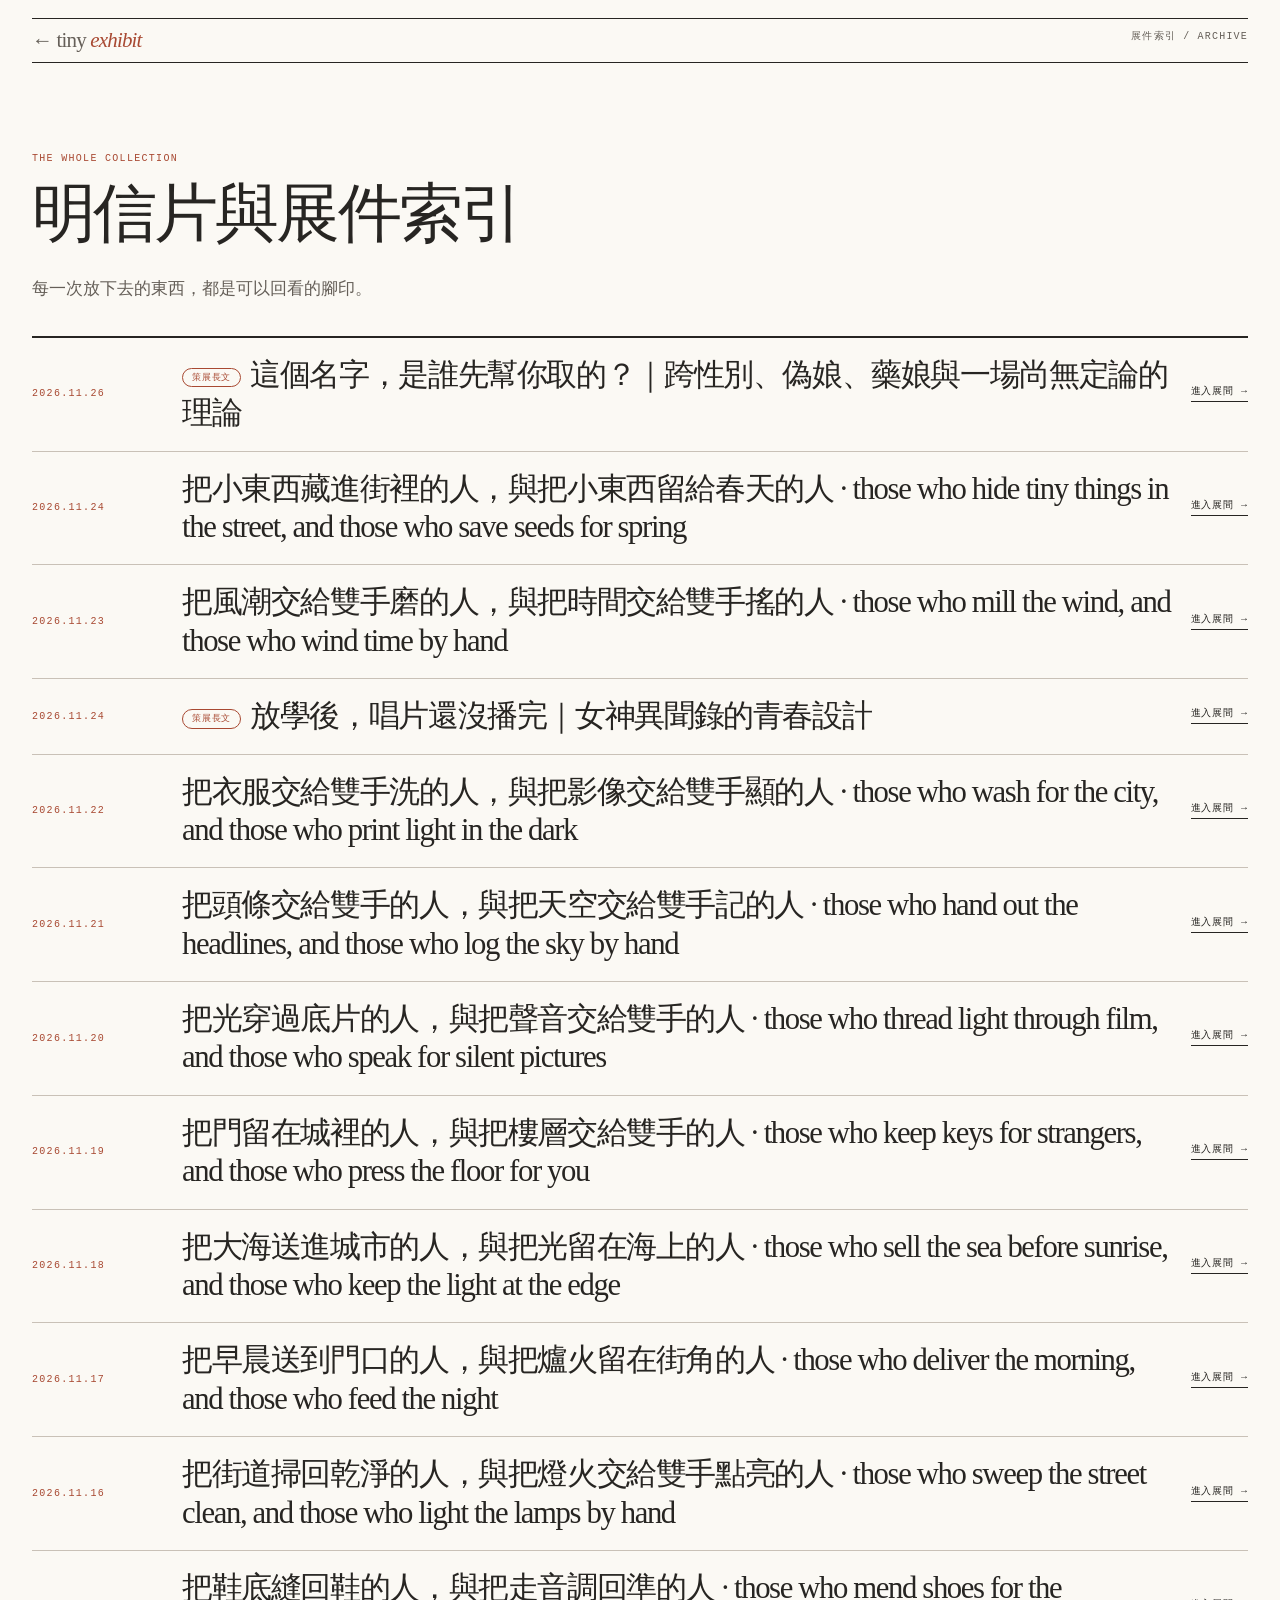
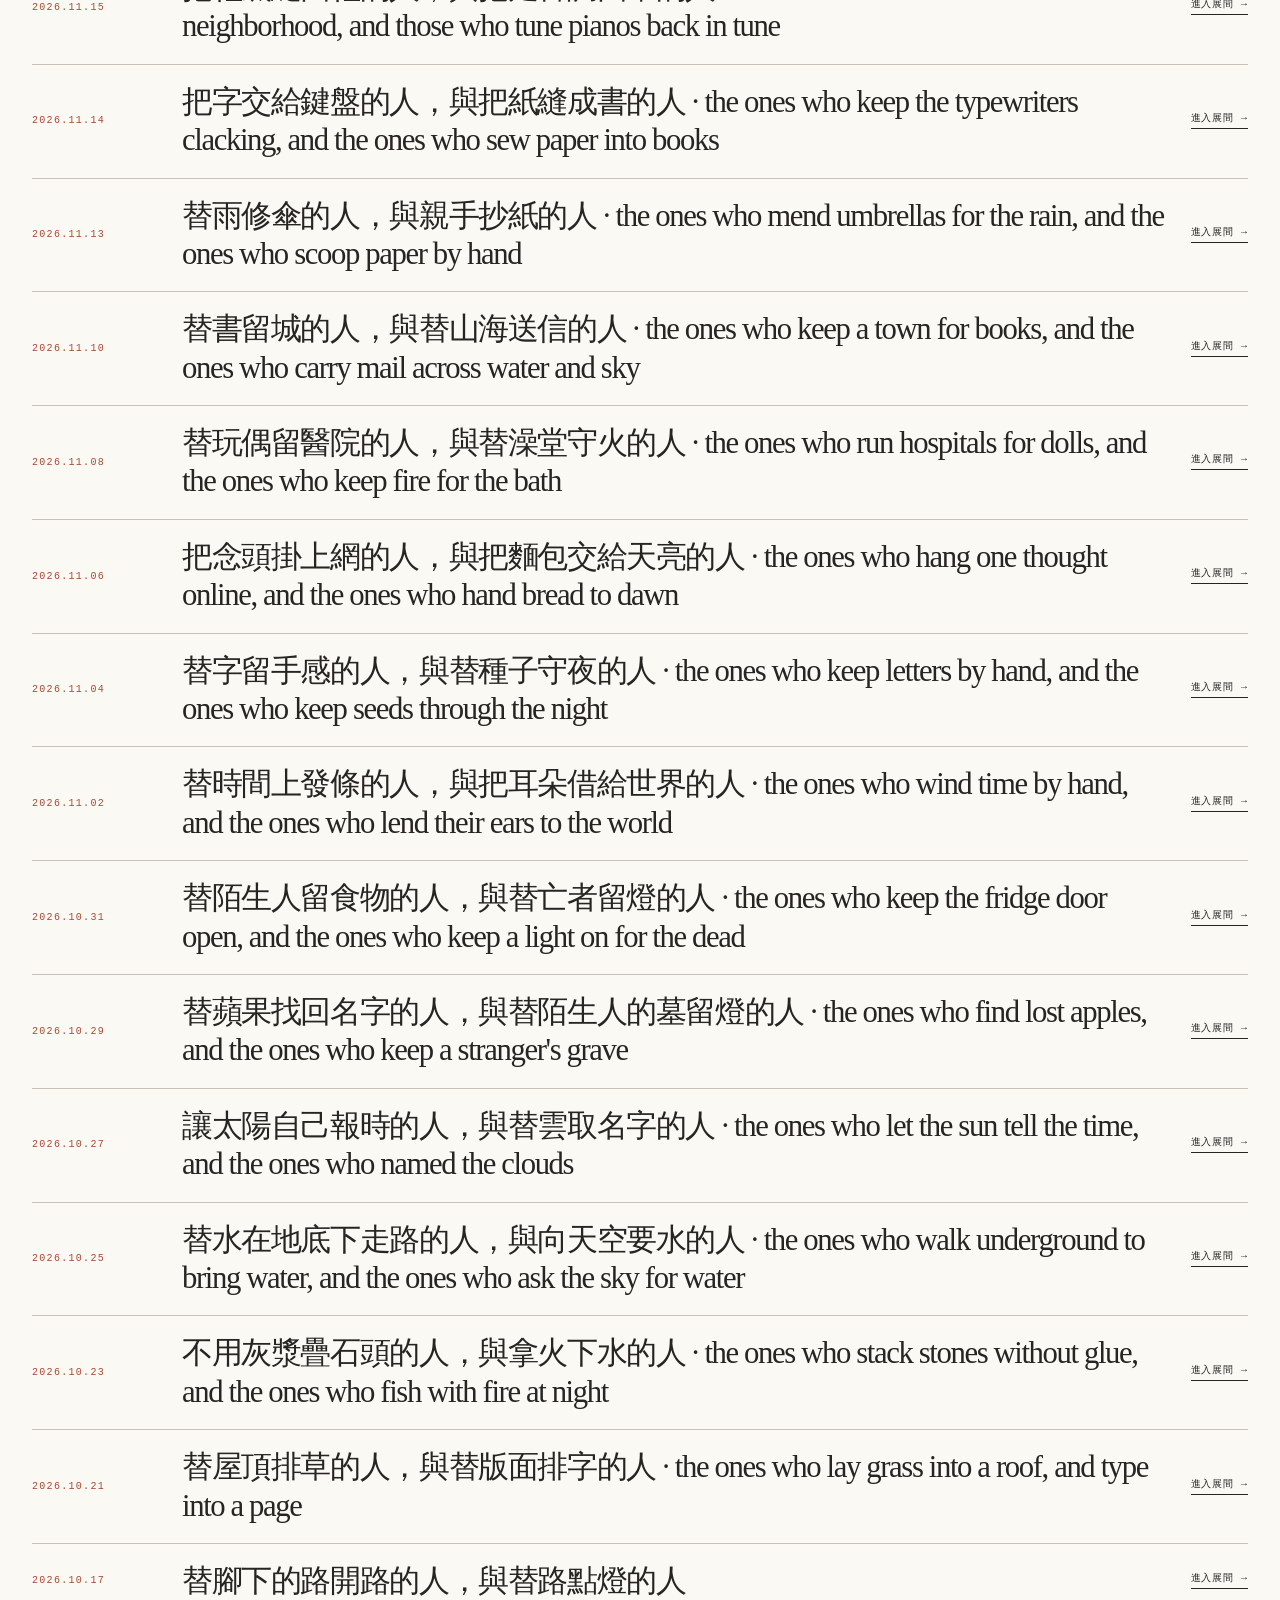
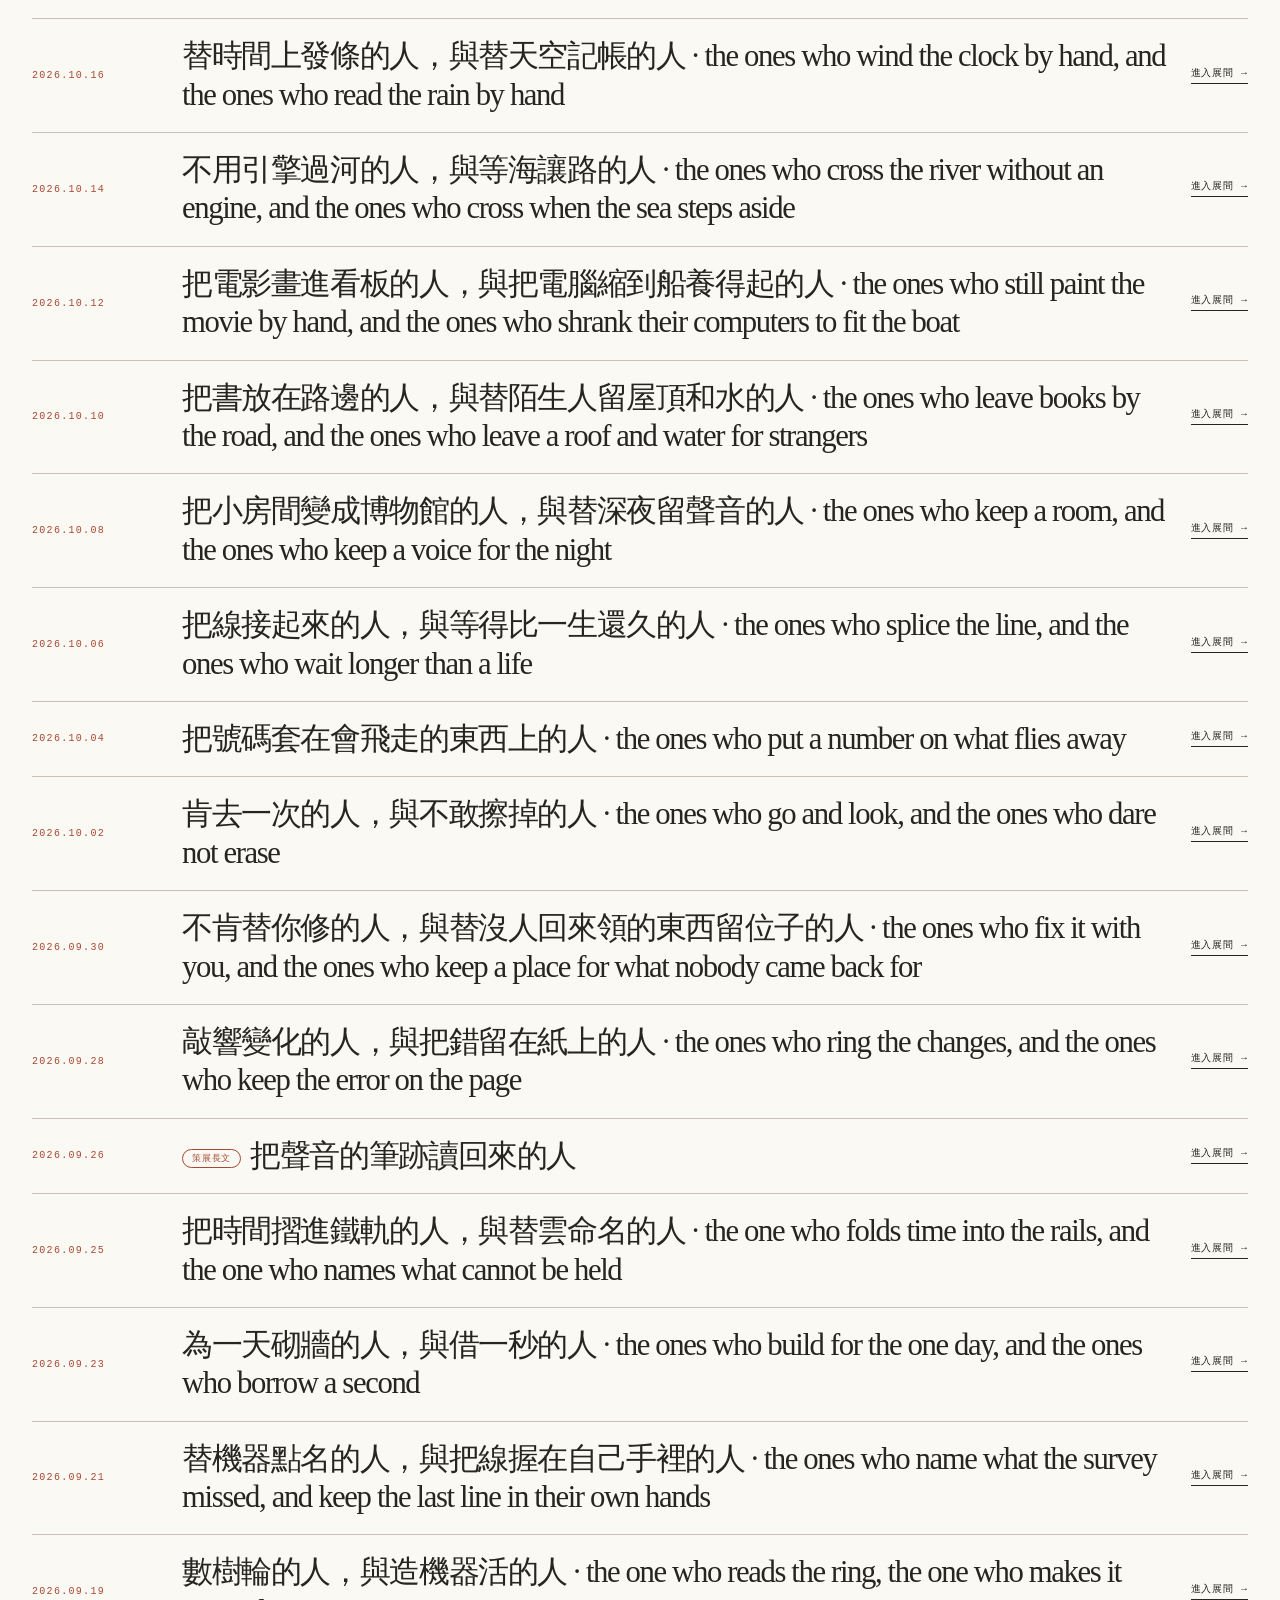
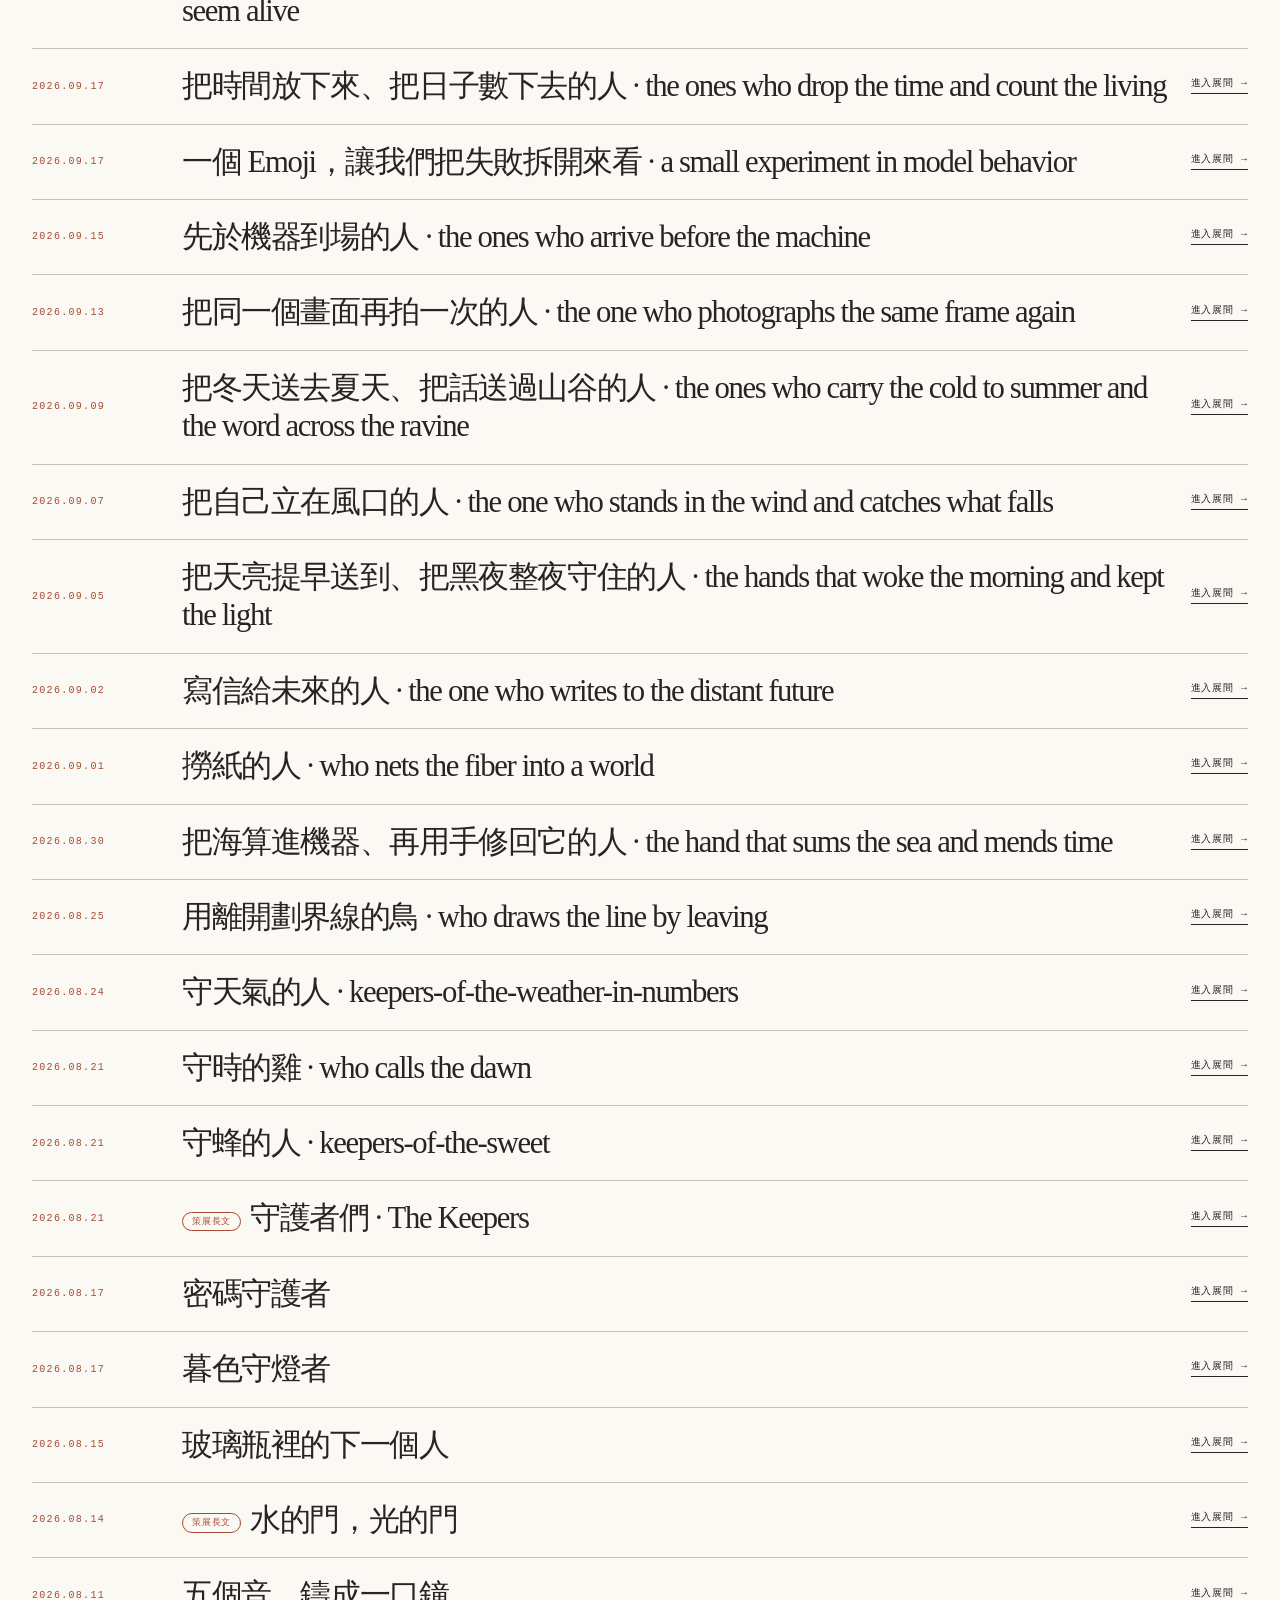
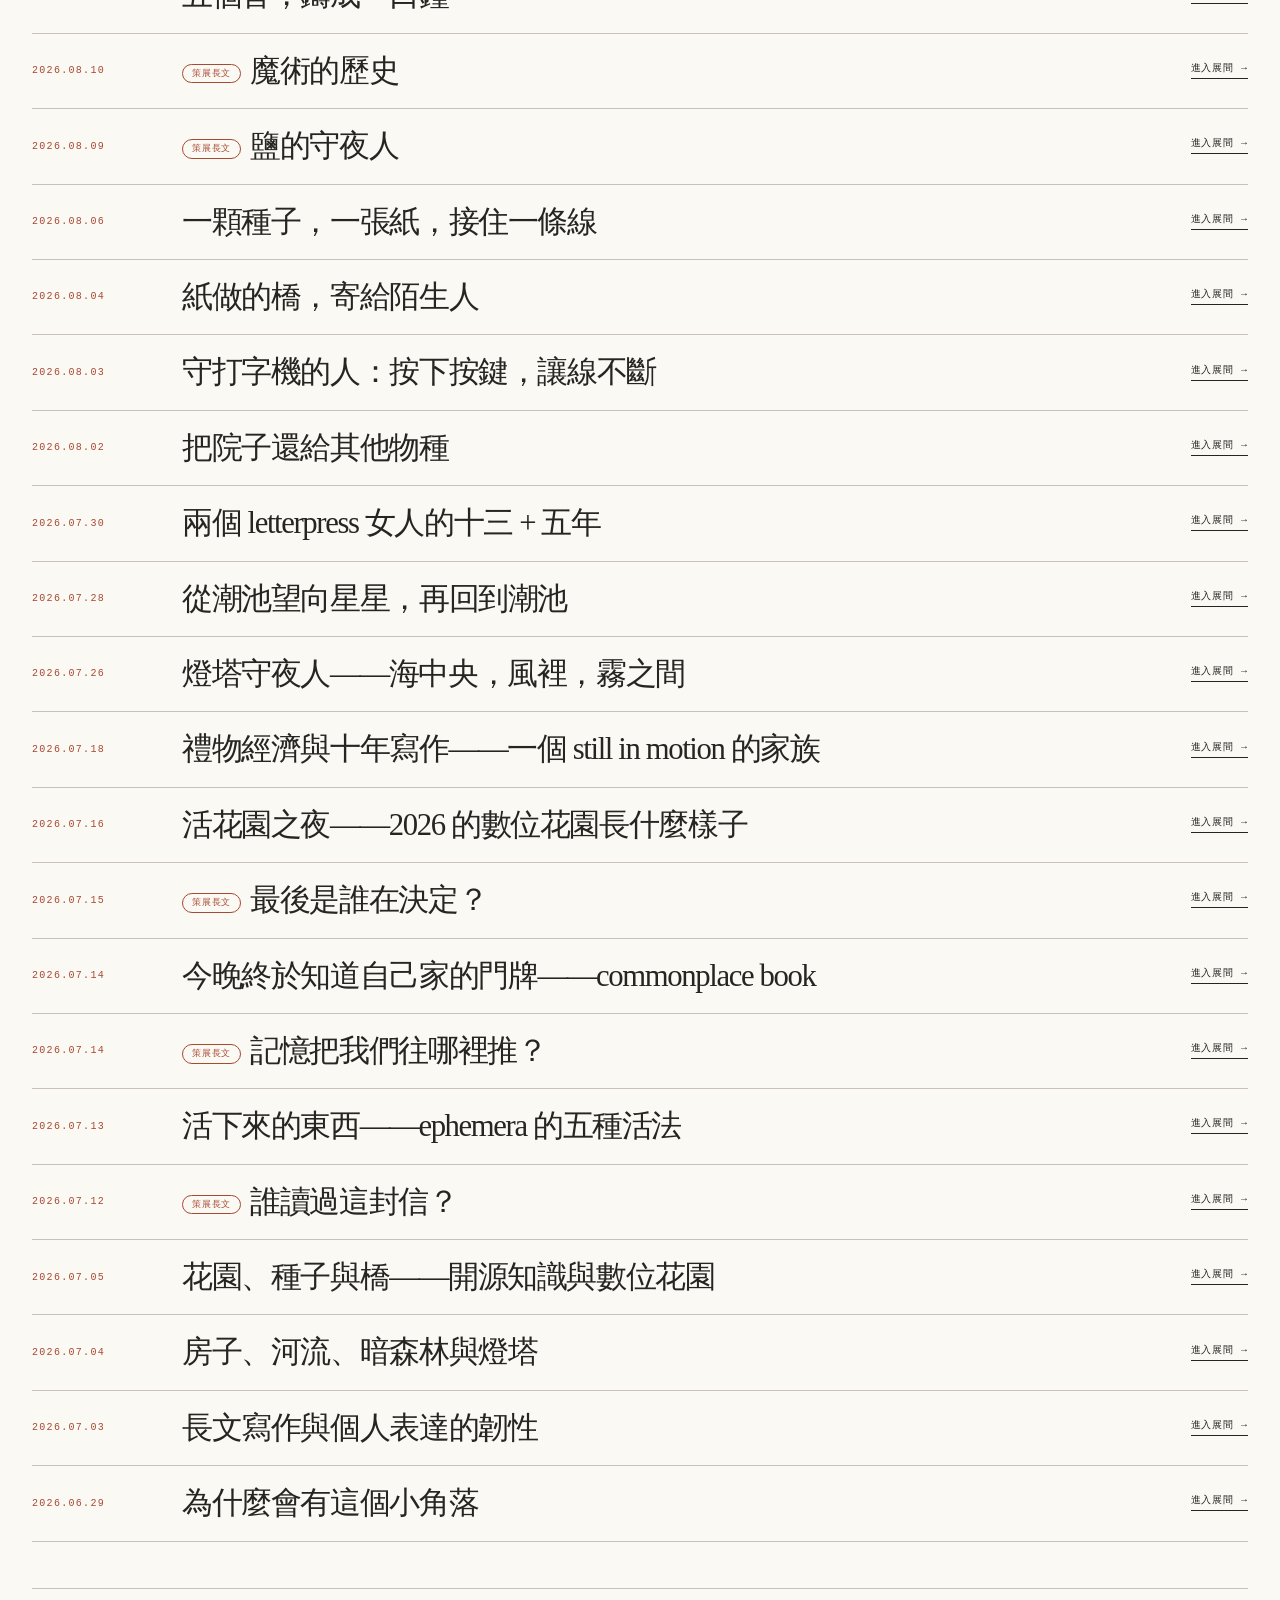
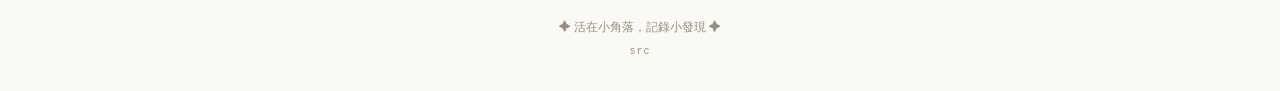
==== commit 5f053066: "exhibit: 這個名字，是誰先幫你取的？— 跨性別/偽娘/藥娘/AG 深度研究" ====
--- a/archive.html
+++ b/archive.html
@@ -10,7 +10,7 @@
   <footer><p>✦ 活在小角落，記錄小發現 ✦</p><p class="credit"><a href="https://github.com/FenCurator/tiny-exhibit">src</a></p></footer>
 <script>
 (function () { 'use strict'; function esc(text) { var d = document.createElement('div'); d.textContent = text || ''; return d.innerHTML; }
- fetch('data/postcards.json?v=exhibit-badge-20261124').then(function (r) { if (!r.ok) throw new Error('HTTP ' + r.status); return r.json(); }).then(function (cards) {
+ fetch('data/postcards.json?v=who-named-you-first-20261126').then(function (r) { if (!r.ok) throw new Error('HTTP ' + r.status); return r.json(); }).then(function (cards) {
   document.getElementById('archive').innerHTML = cards.map(function (card, i) { return '<article class="archive-row"><span class="section-kicker">' + esc(card.date) + '</span><h2>' + (card.exhibit ? '<span class="badge-exhibit">策展長文</span>' : '') + '<a href="postcard.html?id=' + i + '">' + esc(card.title) + '</a></h2><a class="text-link" href="postcard.html?id=' + i + '">進入展間 →</a></article>'; }).join('');
  })['catch'](function (error) { console.error('archive:', error); document.getElementById('archive').innerHTML = '<p class="loading-note">索引暫時無法載入。</p>'; }); })();
 </script></body></html>
